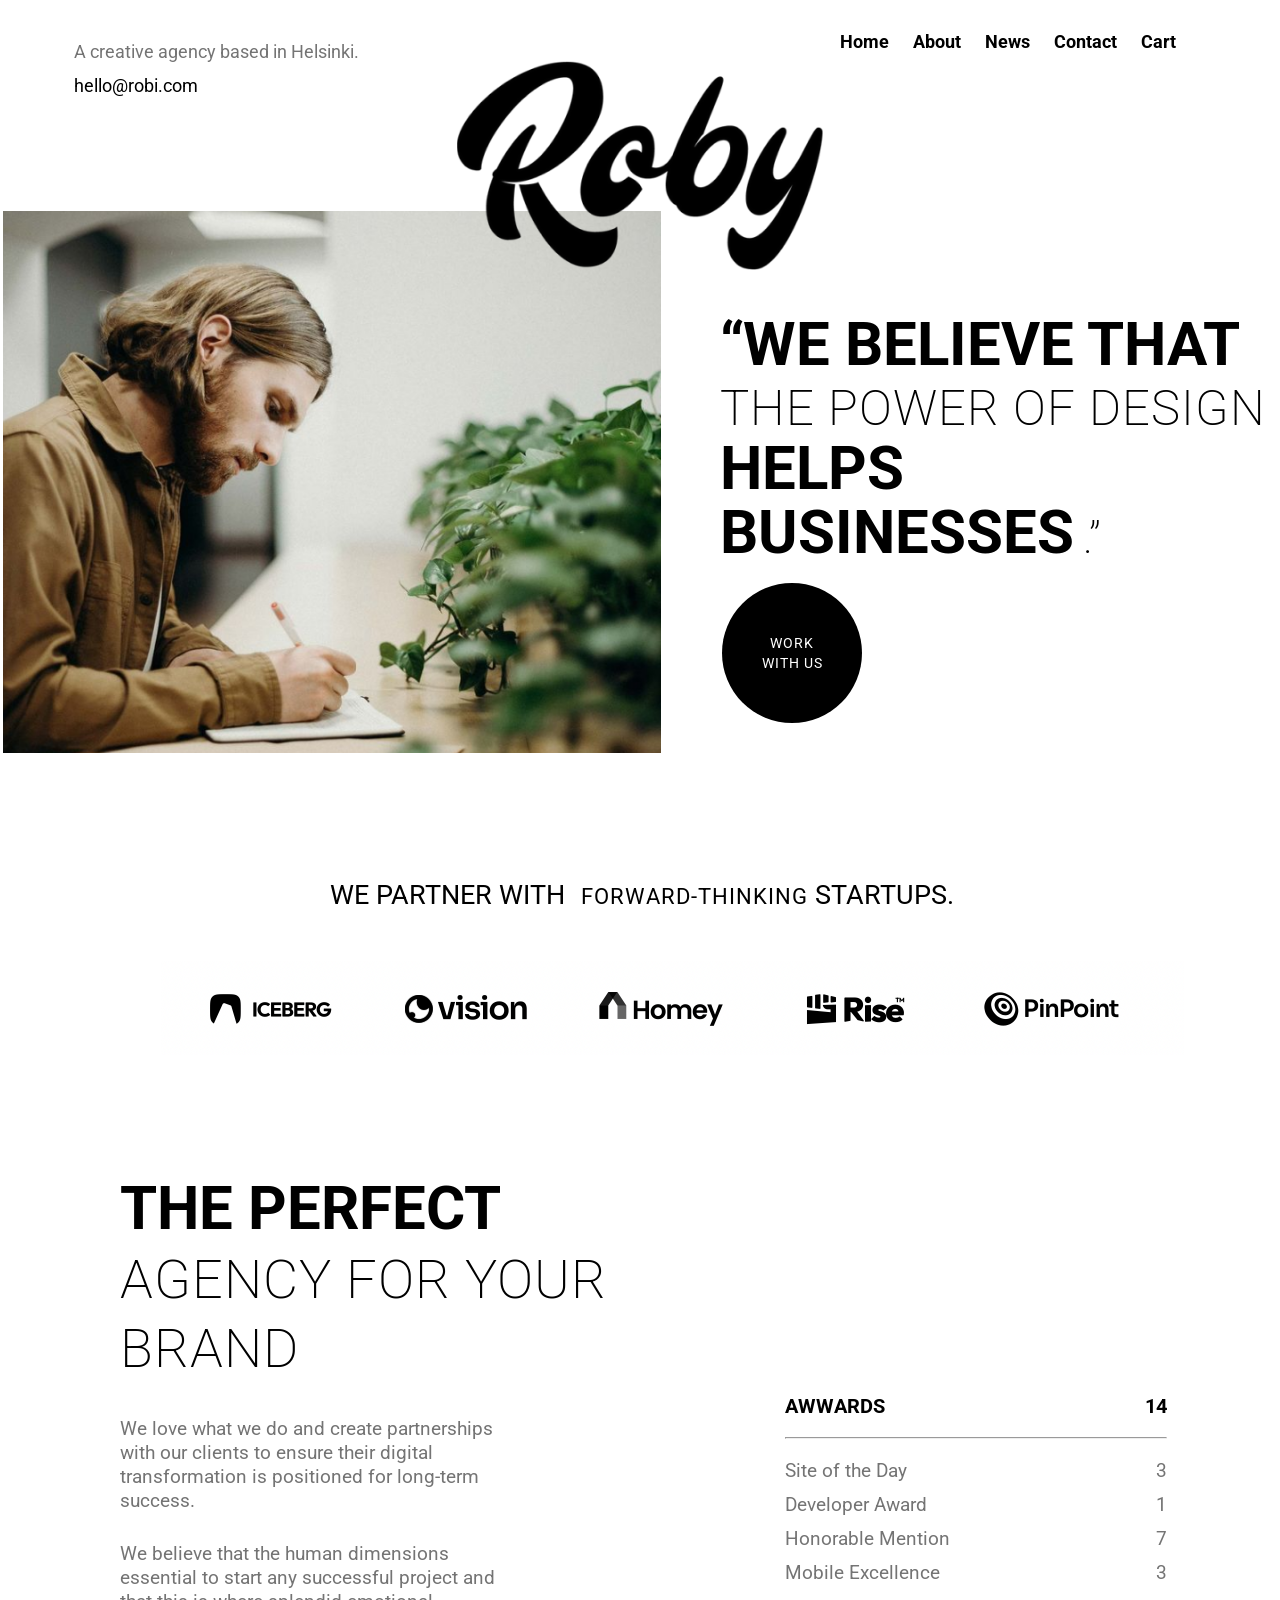
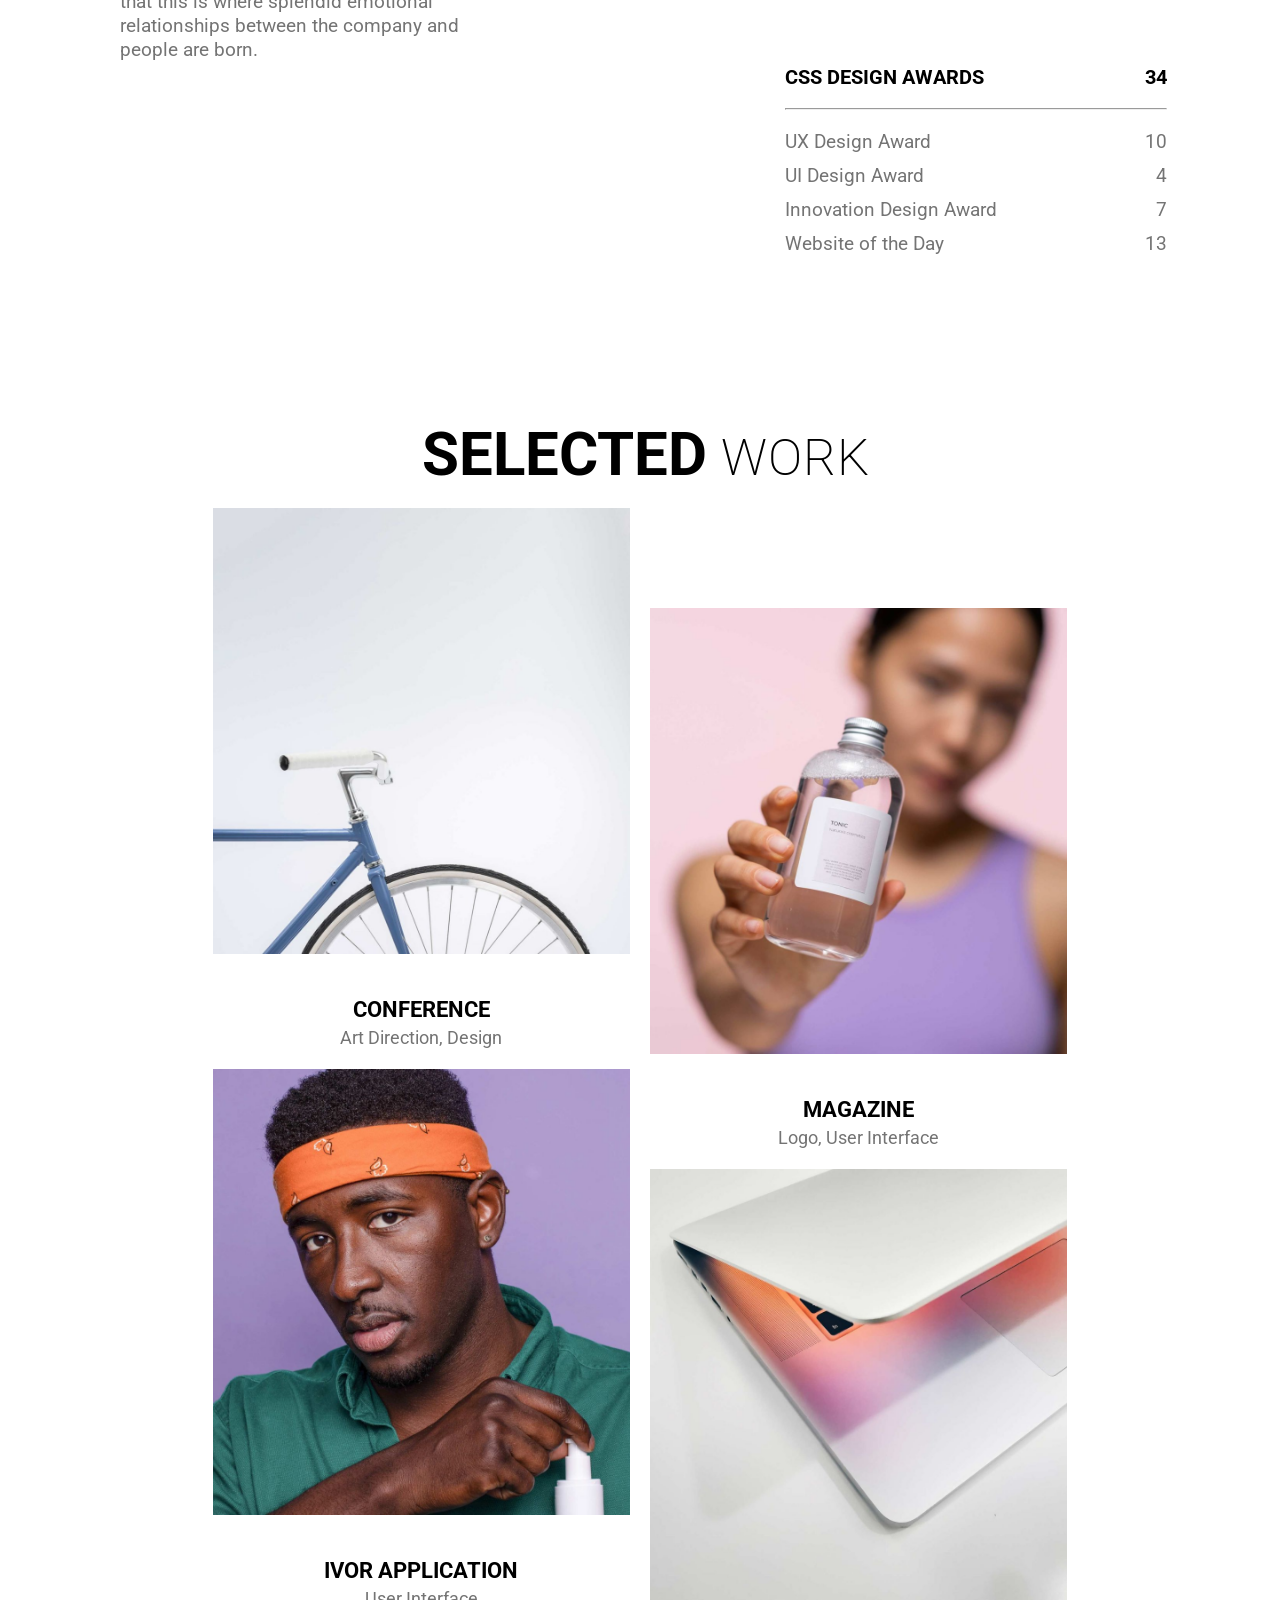
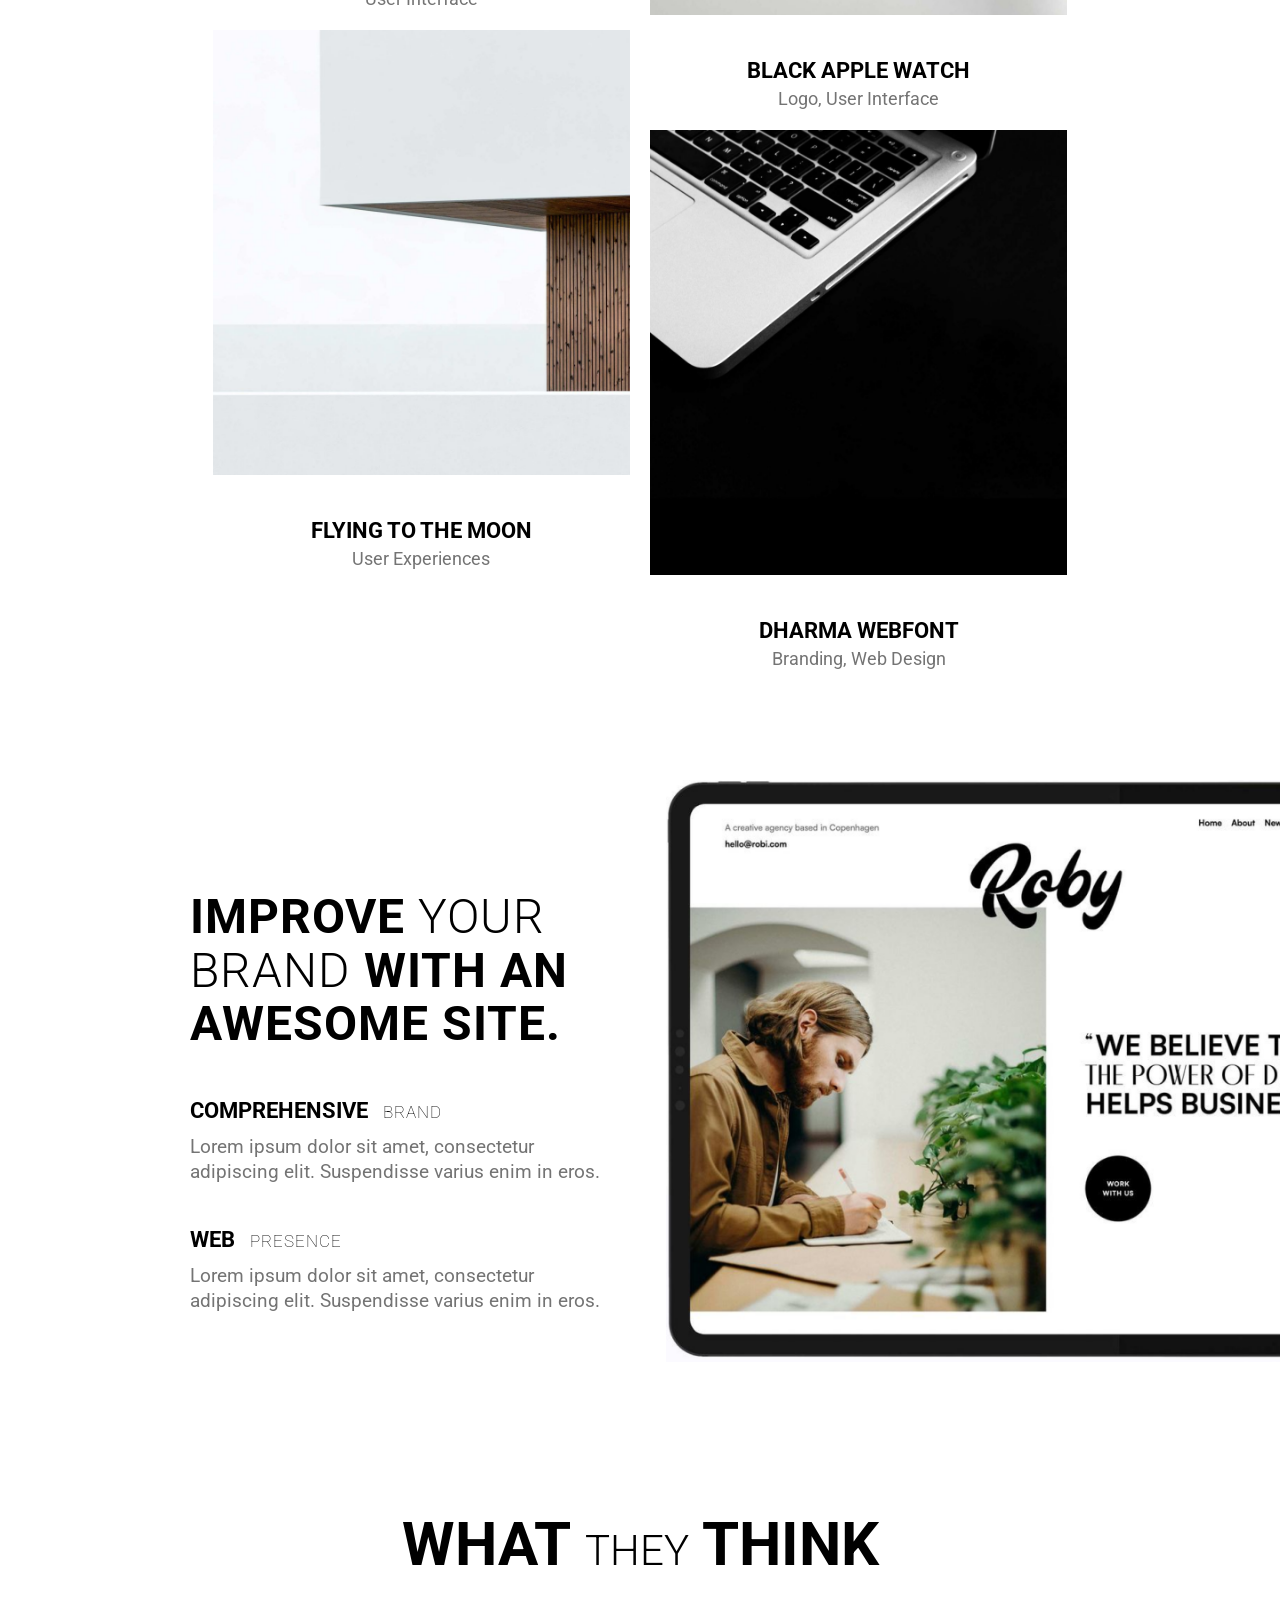
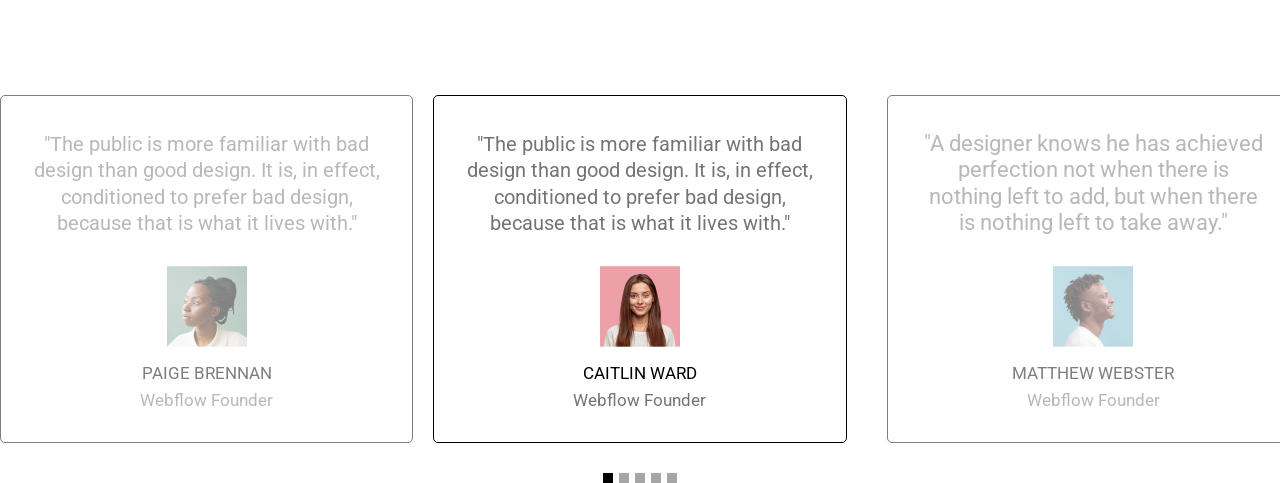
==== ROBY.html @ 28570393 "feat: add founders section" ====
<!DOCTYPE html>
<html lang="en">
<head>
    <meta charset="UTF-8">
    <meta name="viewport" content="width=device-width, initial-scale=1.0">
    <title>Roby</title>
    <link rel="stylesheet" href="style.css">
    <link href="https://fonts.googleapis.com/css2?family=Roboto:wght@400;700&display=swap" rel="stylesheet">
</head>
<body>
    <header>
        <div>
            <p class="header">A creative agency based in Helsinki.</p>
            <p class = "email">hello@robi.com</p>
        </div>
        <nav>
            <ul class="nav">
                <li><a href="a">Home</a></li>
                <li><a href="a">About</a></li>
                <li><a href="a">News</a></li>
                <li><a href="a">Contact</a></li>
                <li><a href="a">Cart</a></li>
            </ul>
        </nav>
    </header>
    <main>
        <div class="roby">
            <img class="name" src="./roby.png" alt="roby">
        </div>
        <div class="moto">
            <img class="man" src="./man.png" alt="Мужик">
            <h1>
                <span class="x1">“</span>
                <span class="bold">WE BELIEVE THAT<br></span>
                <span class="regular">THE POWER OF DESIGN<br></span>
                <span class="bold">HELPS <br>BUSINESSES</span>
                <span class="x2">.”</span>
            </h1>
        </div>
        <div class="circle_container">
            <div class="circle">WORK<br>WITH US</div>
        </div>
        <div class="partners">
            <p>
                <span >We partner with</span>
                <span class="style1">forward-thinking</span>
                <span>startups.</span>
            </p>
            <div class="icons">
                <img class="partners_icons" src="./partners.png" alt="partners">
            </div>
        </div>
        <section class="section1">
            <div class="agency">
                <h2>
                    <span class="bold">THE PERFECT<br></span>
                    <span class="regular2">AGENCY FOR YOUR BRAND</span>
                </h2>
                <p>
                    We love what we do and create partnerships with our clients to ensure their digital transformation is positioned for long-term success.
                </p>
                <p>
                    We believe that the human dimensions essential to start any successful project and that this is where splendid emotional relationships between the company and people are born.
                </p>
            </div>
            <div class="awwards">
                <div class="awwards-title">
                    <h4>
                        Awwards
                    </h4>
                    <h4>14</h4>
                </div>
                <hr>
                <ul>
                    <li><span>Site of the Day</span> <span>3</span></li>
                    <li><span>Developer Award</span> <span>1</span></li>
                    <li><span>Honorable Mention</span> <span>7</span></li>
                    <li><span>Mobile Excellence</span> <span>3</span></li>
                </ul>
                <div class="awwards-title">
                    <h4>
                        CSS Design Awards
                    </h4>
                    <h4>34</h4>
                </div>
                <hr>
                <ul>
                    <li><span>UX Design Award</span> <span>10</span></li>
                    <li><span>UI Design Award</span> <span>4</span></li>
                    <li><span>Innovation Design Award</span> <span>7</span></li>
                    <li><span>Website of the Day</span> <span>13</span></li>
                </ul>
            </div>
        </section>
        <section class="work">
            <h2>
                <span class="bold">selected</span>
                <span class="regular3">work</span>
            </h2>
            <div class="work_images">
                <div class="left_part">
                    <img src="./bike.png" alt="bike">
                    <h4>Conference</h4>
                    <p>Art Direction, Design</p>
                    <img src="./ivor.png" alt="ivor">
                    <h4>Ivor Application</h4>
                    <p>User Interface</p>
                    <img src="./moon.png" alt="moon">
                    <h4>Flying to the moon</h4>
                    <p>User Experiences</p>
                </div>
                <div class="right_part">
                    <img src="./bottle.png" alt="bottle">
                    <h4>Magazine</h4>
                    <p>Logo, User Interface</p>
                    <img src="./white.png" alt="white">
                    <h4>Black Apple Watch</h4>
                    <p>Logo, User Interface</p>
                    <img src="./black.png" alt="black">
                    <h4>Dharma Webfont</h4>
                    <p>Branding, Web Design</p>
                </div>
            </div>
        </section>
        <section class="web">
            <div>
                <h2>
                    <span class="bold2">Improve</span>
                    <span class="regular4">your</span>
                    <span class="regular4">brand</span>
                    <span class="bold2">with an awesome site.</span>
                </h2>
                <h4>
                    <span>Comprehensive</span>
                    <span class="regular5">brand</span>
                </h4>
                <p>Lorem ipsum dolor sit amet, consectetur adipiscing elit. Suspendisse varius enim in eros.</p>
                <h4>
                    <span>Web</span>
                    <span class="regular5">Presence</span>
                </h4>
                <p>Lorem ipsum dolor sit amet, consectetur adipiscing elit. Suspendisse varius enim in eros.</p>
            </div>
            <img src="./website.png" alt="Website">
        </section>
        <section>
            <h2 class="think">
                <span class="bold">what</span>
                <span class="regular6">they</span>
                <span class="bold">think</span>
            </h2>
            <section class="cards">
                <div class="brennan">
                    <p class="quote">"The public is more familiar with bad design than good design. It is, in effect, conditioned to prefer bad design, because that is what it lives with."</p>
                    <img src="./brennan.png" alt="brennan">
                    <p class="card_name">Paige Brennan</p>
                    <p class="status">Webflow Founder</p>
                </div>
                <div class="ward">
                    <p class="quote">"The public is more familiar with bad design than good design. It is, in effect, conditioned to prefer bad design, because that is what it lives with."</p>
                    <img src="./ward.png" alt="ward">
                    <p class="card_name">caitlin ward</p>
                    <p class="status">Webflow Founder</p>
                </div>
                <div class="webster">
                    <p class="quote_w">"A designer knows he has achieved perfection not when there is nothing left to add, but when there is nothing left to take away."</p>
                    <img src="./webster.png" alt="webster">
                    <p class="card_name">Matthew Webster</p>
                    <p class="status">Webflow Founder</p>
                </div>
            </section>
            <div class="rectangles">
                <div class="chosen"></div>
                <div class="rectangle"></div>
                <div class="rectangle"></div>
                <div class="rectangle"></div>
                <div class="rectangle"></div>
            </div>
        </section>
    </main>
</body>
</html>
---- style.css ----
* {
    margin: 0;
    padding: 0;
    box-sizing: border-box;
}
html {
    font-size: 10px;
}

body{
    font-family: Roboto;
    color: rgba(116, 116, 116, 1);
    background-color:rgb(255, 255, 255);
    font-size: 1.8rem;
}
header
{
    display: flex;
    justify-content: space-between;
    margin: 0 7.4rem;
}
.header{
    margin-top: 4.1rem;
    margin-bottom: 1.3rem;
}
.email
{
    color:black;
}
nav
{
    margin-right: 3rem;
}
.nav{
    margin-top: 3.1rem;
    list-style: none;
    display: flex;
    gap: 2.4rem;
}
ul a {
    text-decoration: none; 
    color:black;
    font-weight: bold;
}
main
{
    margin-top: 11.5rem;
}
.man
{
    width: 51.4%;
    height: auto;
    margin-left: 0.3rem;
}
.moto
{
    display: flex;
}
.x1{
    font-size: 6rem;
    margin-right: -1rem;
    padding-top: 1000px;

}
.x2{
    font-size: 4.4rem;
    font-weight: 200;
}
.bold
{
    font-size: 6rem;
    font-weight: bold;
    letter-spacing: 0%;
    text-transform:uppercase;
}
.regular
{
    font-size: 4.9rem;
    font-weight: 200;
    letter-spacing: 0.1rem;
}
h1
{
    color:black;
    margin-top: 10.6rem;
    margin-left:5.9rem;
    line-height: 5.6rem;
    letter-spacing: 0%;
}
.roby
{
    display: flex;
    justify-content: center;
}
.name
{
    width: 28.6%;
    height: auto;
    position: absolute;
    top: 6.1rem;
}
.circle_container
{
    display:flex;
    justify-content: center;
}
.circle {
    width: 14rem; 
    height: 14rem;
    background-color: black; 
    color: white;
    display: flex; 
    justify-content: center; 
    align-items: center; 
    border-radius: 50%; 
    text-align: center;
    font-size: 1.4rem;
    font-weight: regular;
    position: absolute;
    margin-top: -17rem;
    margin-left: 30.4rem;
    line-height: 2rem;
    letter-spacing: 0.1rem;
}
.partners
{
    text-align: center;
    text-transform: uppercase;
    font-size: 2.7rem;
    letter-spacing: 0%;
    margin-top: 12.6rem;
    margin-left: 0.3rem;
    color: black;
}
.style1
{
    font-size: 2.2rem;
    letter-spacing: 0.1rem;
    margin-left: 9px;
}
.icons
{
    display: flex;
    justify-content: center; 
    margin-top: 5rem;
}
.partners_icons
{
    width: 102.3rem;
    height: auto;
    margin-left: 6.2rem;
}
.section1
{
    margin-top: 12.4rem;
    display: flex;
    justify-content: space-between;
}
.agency
{
    margin-left: 12rem;
}
h2
{
    line-height: 6rem;
    color: black;
}
.regular2
{
    font-size: 5.4rem;
    font-weight: 200;
    letter-spacing: 0.1rem;
}
.agency p{
    width: 379px;
    height: auto;
    font-size: 1.9rem;
    letter-spacing: 0%;
    line-height: 2.4rem;
    margin-top: 2.9rem;
}
.awwards
{
    width: 39rem;
    margin-top: 21.5rem;
    margin-right: 11.3rem;
    margin-bottom: 8.9rem;
}
.awwards-title
{
    display: flex;
    justify-content: space-between;
    
}
.awwards-title h4
{
    color:black;
    font-size: 2rem;
    text-transform: uppercase;
    margin-bottom: 1.9rem;
}
.awwards ul
{
    font-size: 1.9rem;
    list-style: none;
    margin-top: 1.5rem;
    margin-bottom: 7.5rem;
}
.awwards li
{
    display: flex;
    justify-content: space-between;
    padding: 0.5rem 0;
    line-height: 2.4rem;
    letter-spacing: 0%;
}
.work h2
{
    text-align: center;
    margin-left: 1.2rem;
}
.regular3
{
    font-size: 51px;
    font-weight: 200;
    letter-spacing: 0.1rem;
    text-transform: uppercase;
    margin-left:0.7rem;
}
.work_images
{
    display: flex;
    justify-content: center;
    gap: 2rem;

}
.work_images img
{
    width: 32.6vw;
    height: auto;
}
.left_part
{
    margin-top: 1.2rem;
    text-align: center;
}
.right_part
{
    margin-top: 11.2rem;
    text-align: center;
}
.work_images h4
{
    font-size: 2.2rem;
    line-height: 3rem;
    font-weight: bold;
    color:black;
    text-transform: uppercase;
    margin-top: 3.7rem;
}
.work_images p
{
    margin-top: 0.2rem;
    margin-bottom: 2.1rem;
}
.web
{
    display: flex;
    justify-content: space-between;
    margin-top: 9rem;
}
.web img
{
    width: 48vw;
    height: auto;
}
.web div
{
    width: 42.8rem;
    margin-left:19rem ;
    margin-top: 11.4rem;
}
.web h2
{
    text-transform: uppercase;
    color:black;
    line-height: 4.55rem;
    
}
.bold2
{
    font-size: 4.8rem;
    letter-spacing: 0.1rem;
    font-weight: bold;
    margin-right: 0.6rem;
}
.regular4
{
    font-size: 4.8rem;
    letter-spacing: 0.1rem;
    font-weight: 300;
    margin-right: 0.7rem;
}
.web h4
{
    font-size: 2.2rem;
    line-height: 3rem;
    font-weight: bold;
    color:black;
    text-transform: uppercase;
    margin-top: 4.1rem;
    margin-bottom: 0.8rem;
}
.regular5
{
    font-size: 1.7rem;
    line-height: 3rem;
    letter-spacing: 0.1rem;
    font-weight: 100;
    margin-left: 1rem;
}
.web p
{
    font-size: 1.9rem;
    line-height: 2.47rem;
}
.think
{
    text-align: center;
    margin-top: 15.3rem;
    
}
.regular6
{
    font-size: 4.2rem;
    text-transform: uppercase;
    line-height: 7.2rem;
    font-weight: 300;
    margin-left :0.7rem;
    margin-right: 0.6rem;
}
.cards
{
    display: flex;
    justify-content: center;
    gap: 2rem;
    margin-top: 10.8rem;
}
.cards div
{
    width: 46rem;
    height: 34.8rem;
    border: solid;
    border-color: black;
    border-width: 0.1rem;
    border-radius:0.5rem;
    text-align: center;
}
.ward
{
    opacity: 100%;
}
.webster
{
    position: relative;
    left: 2rem; 
    opacity: 50%;
}
.brennan
{
    opacity: 50%;
}
.quote
{
    font-size: 2rem;
    line-height: 2.64rem;
    width: 36.2rem;
    margin: 0 auto; 
    margin-top: 3.5rem;
}
.quote_w
{
    font-size: 2.2rem;
    line-height: 2.64rem;
    width: 34.4rem;
    margin: 0 auto; 
    margin-top: 3.5rem;
}
.cards img
{
    margin-top: 3rem;
    width: 8rem;
}
.card_name
{
    text-transform: uppercase;
    font-size: 1.7rem;
    line-height: 2rem;
    margin-top: 1.2rem;
    color:black
}
.status
{
    font-size: 1.7rem;
    margin-top: 0.6rem;
    line-height: 2.21rem;
    
}
.rectangles
{
    margin-top: 3rem;
    display: flex;
    justify-content: center;
    gap: 0.6rem;
}
.rectangle
{
    width: 1rem;
    height: 1rem;
    background-color:rgba(34, 34, 34, 0.4);
}
.chosen
{
    width: 1rem;
    height: 1rem;
    background-color:black;
}
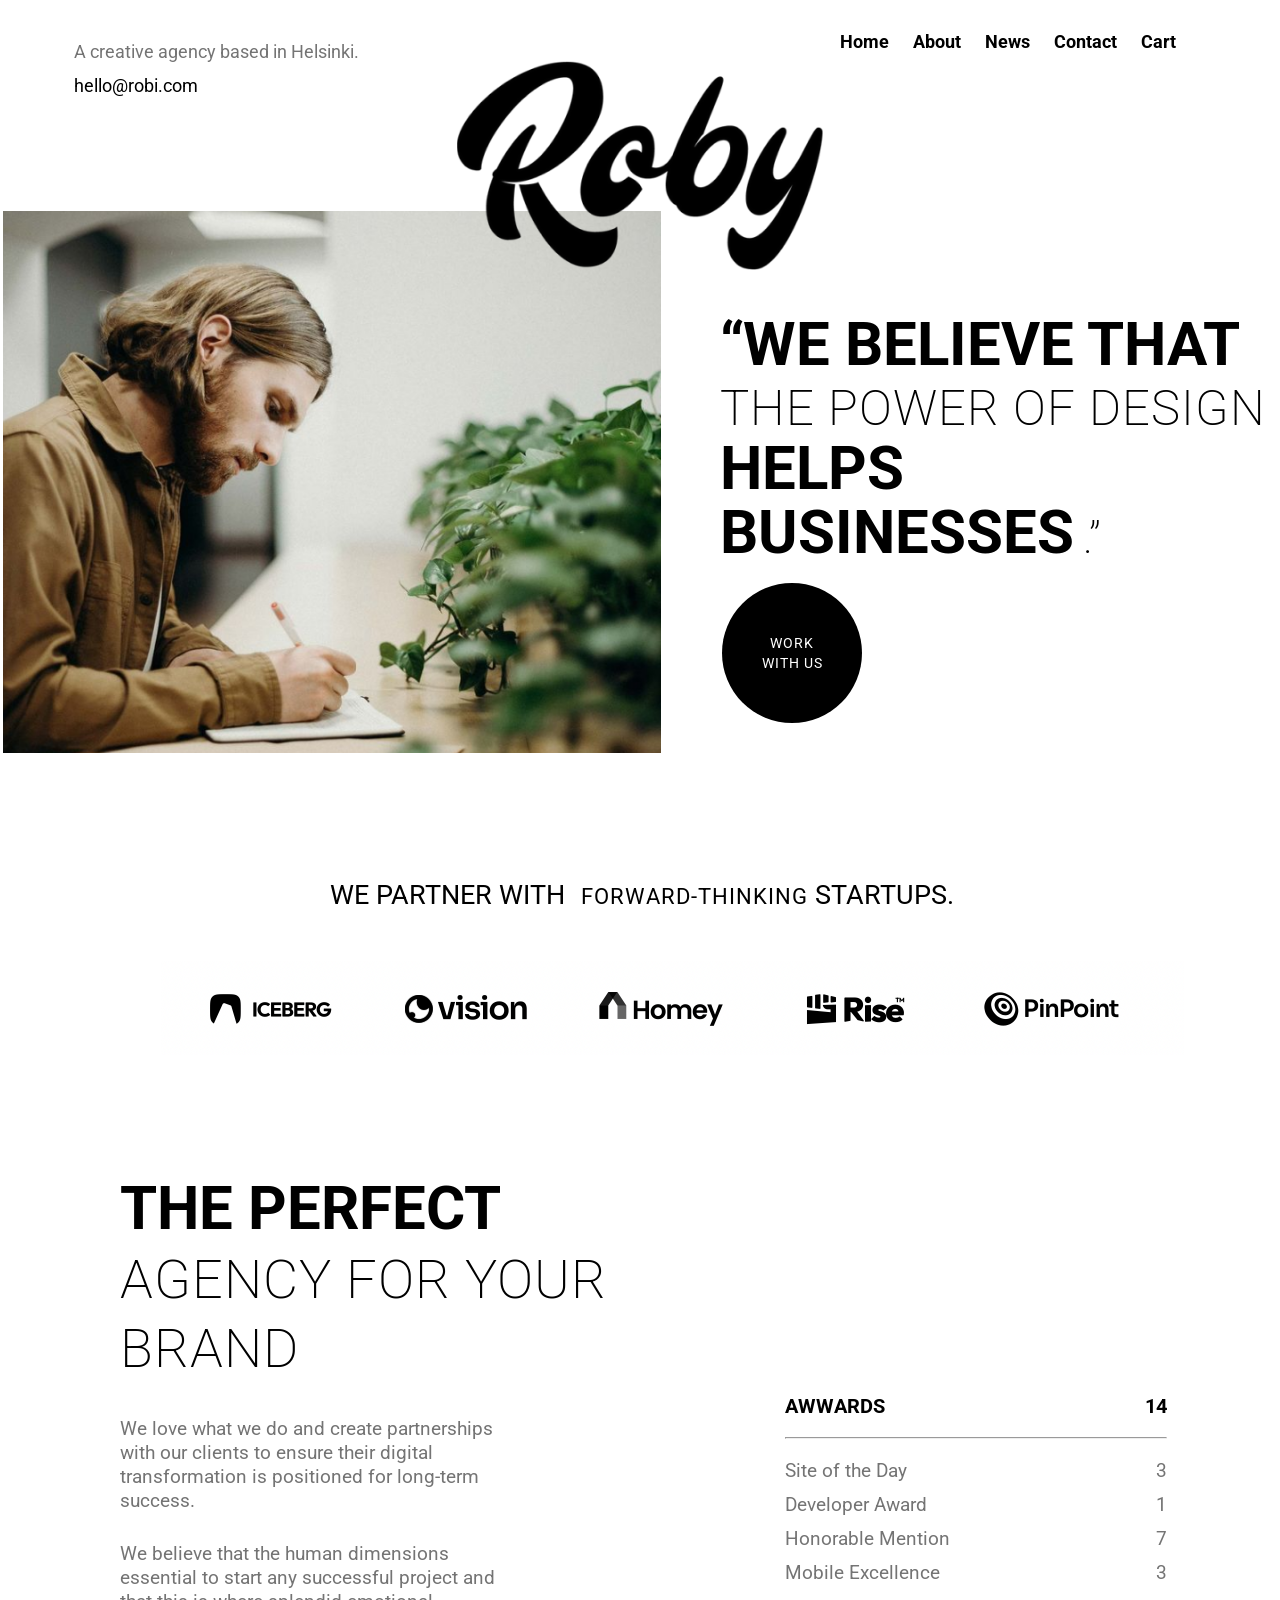
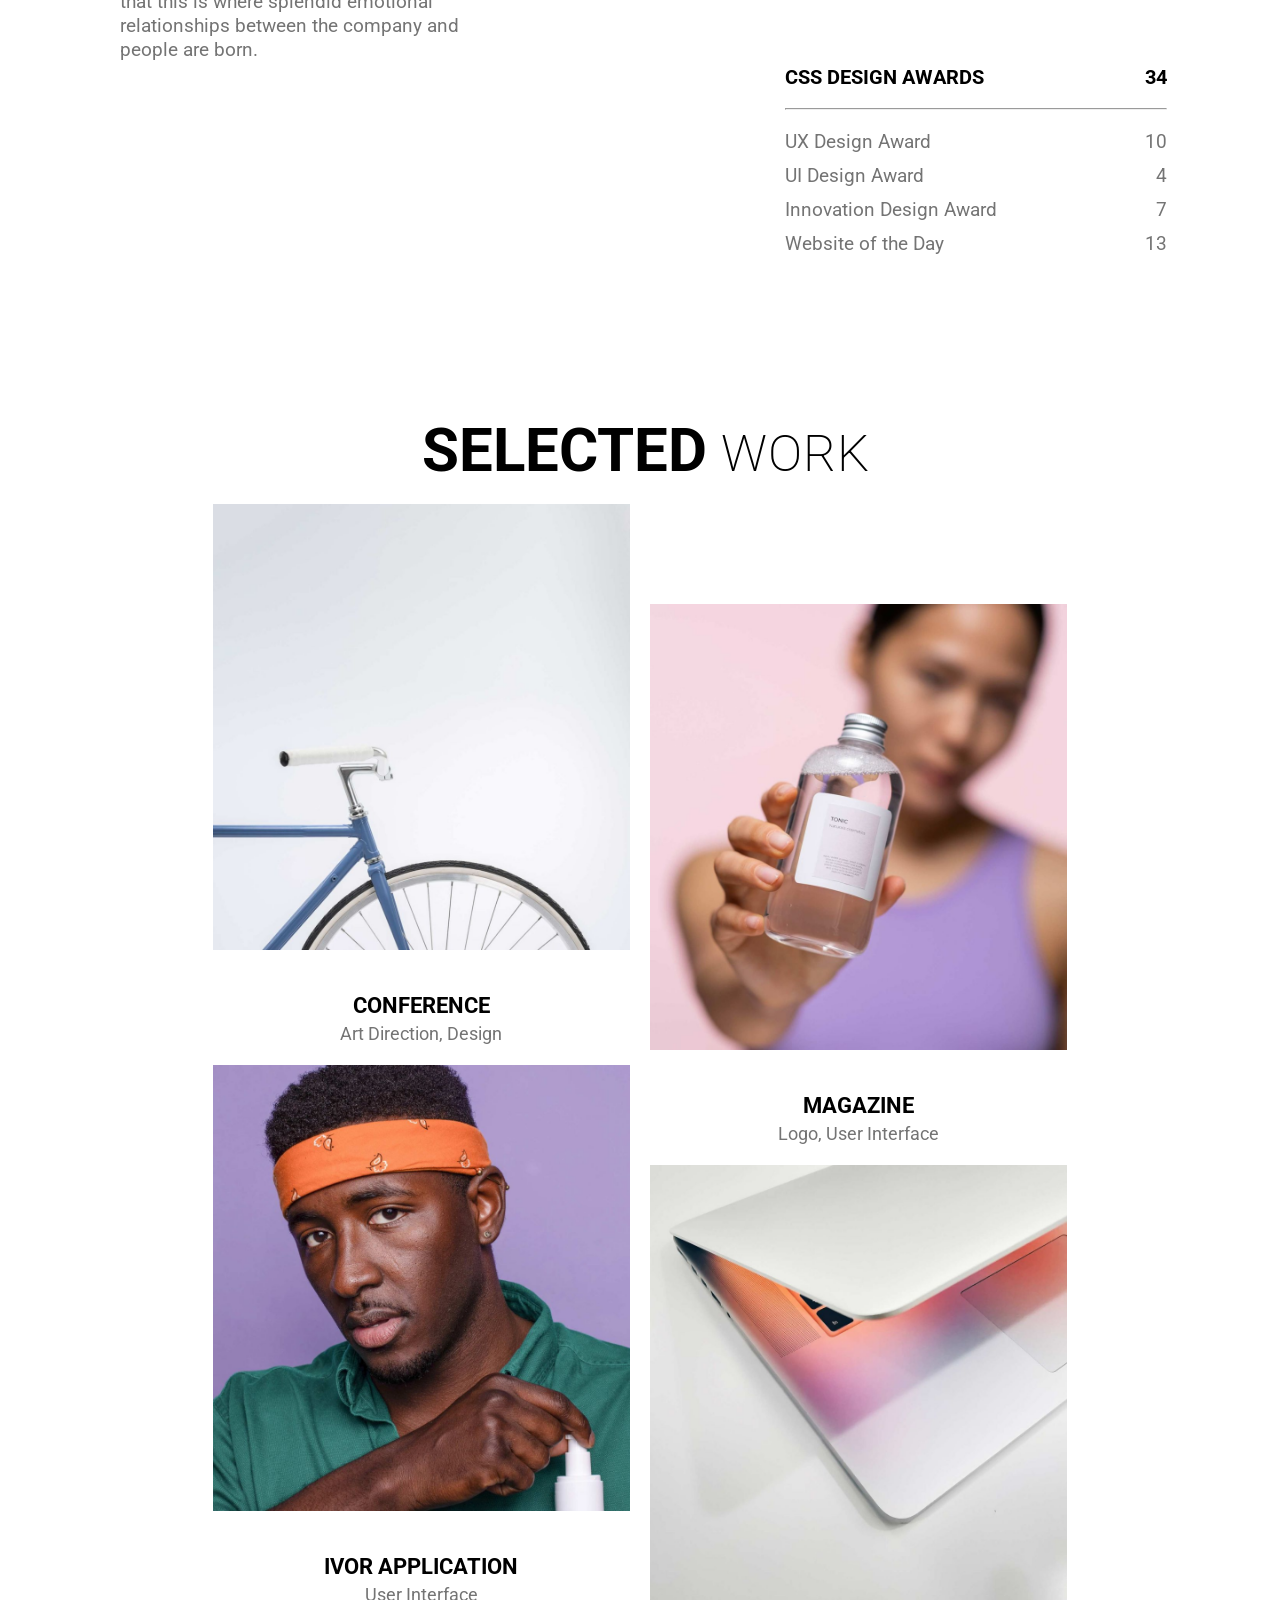
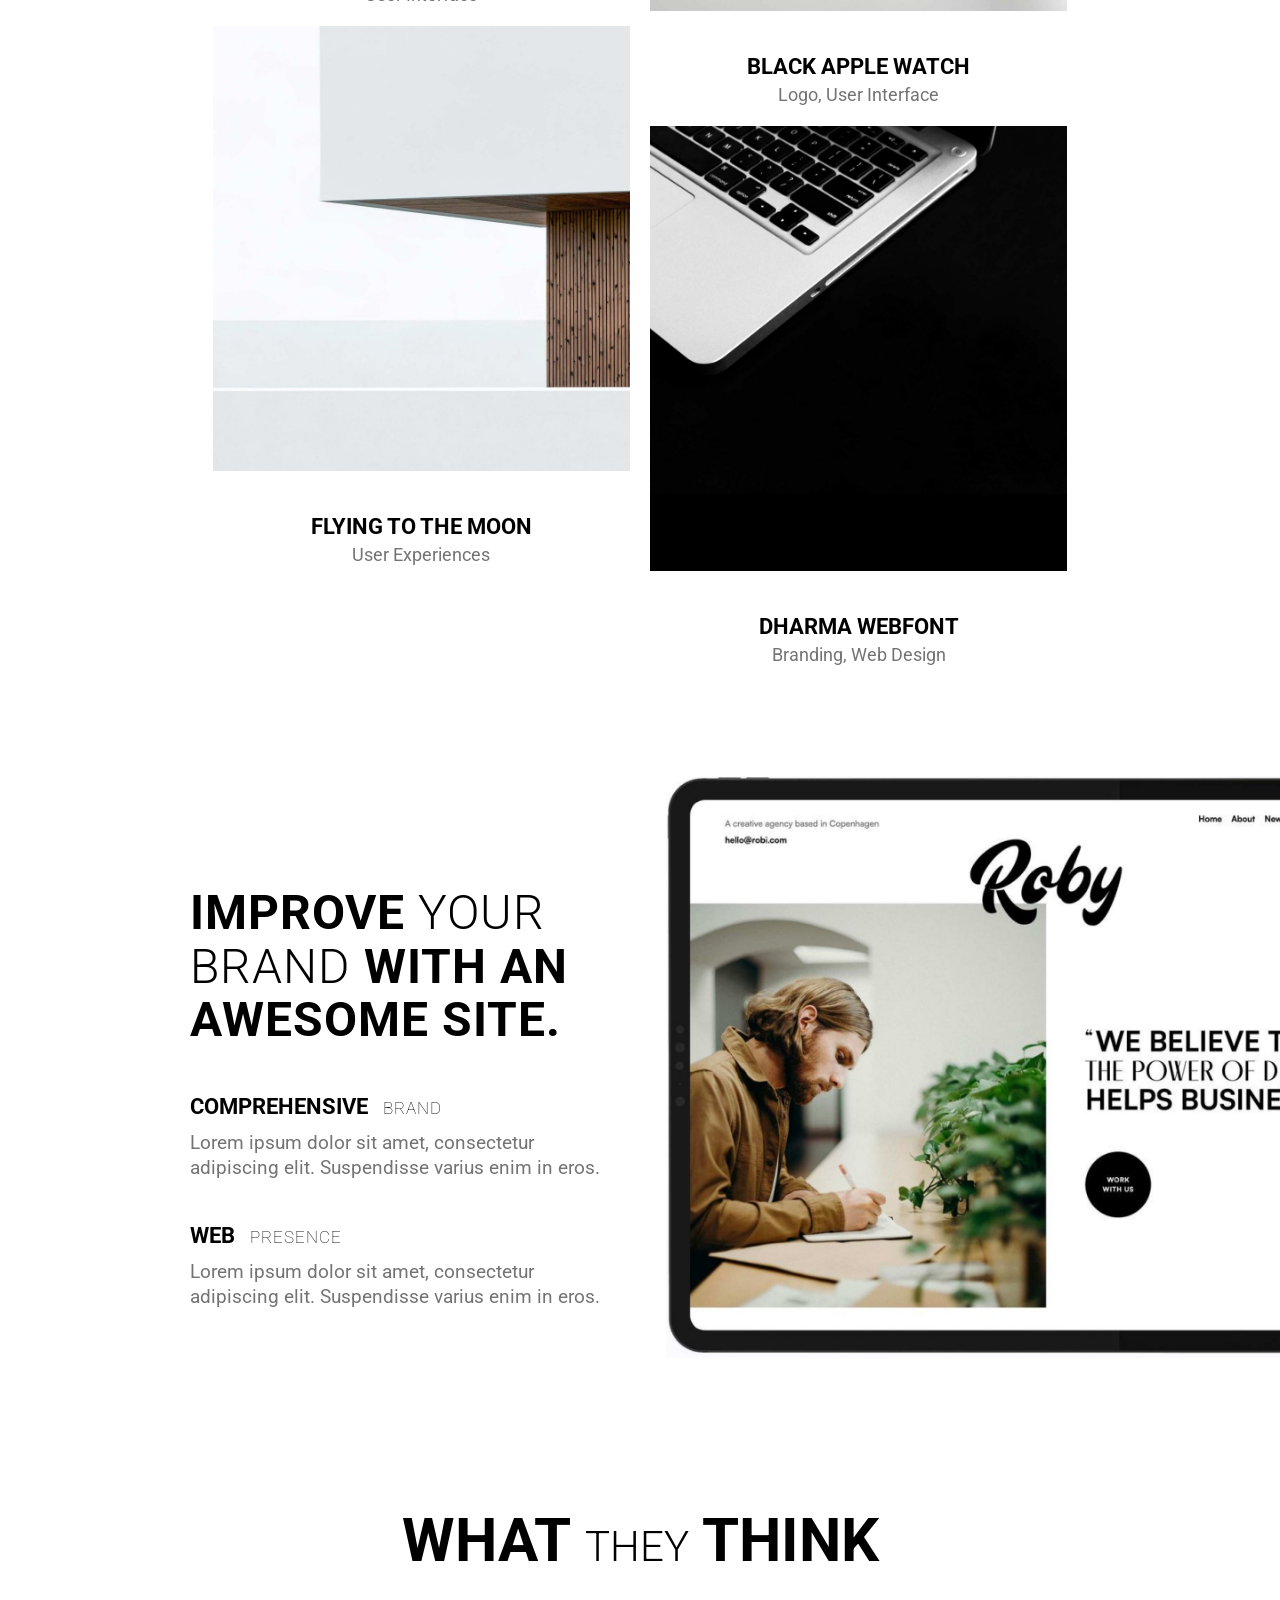
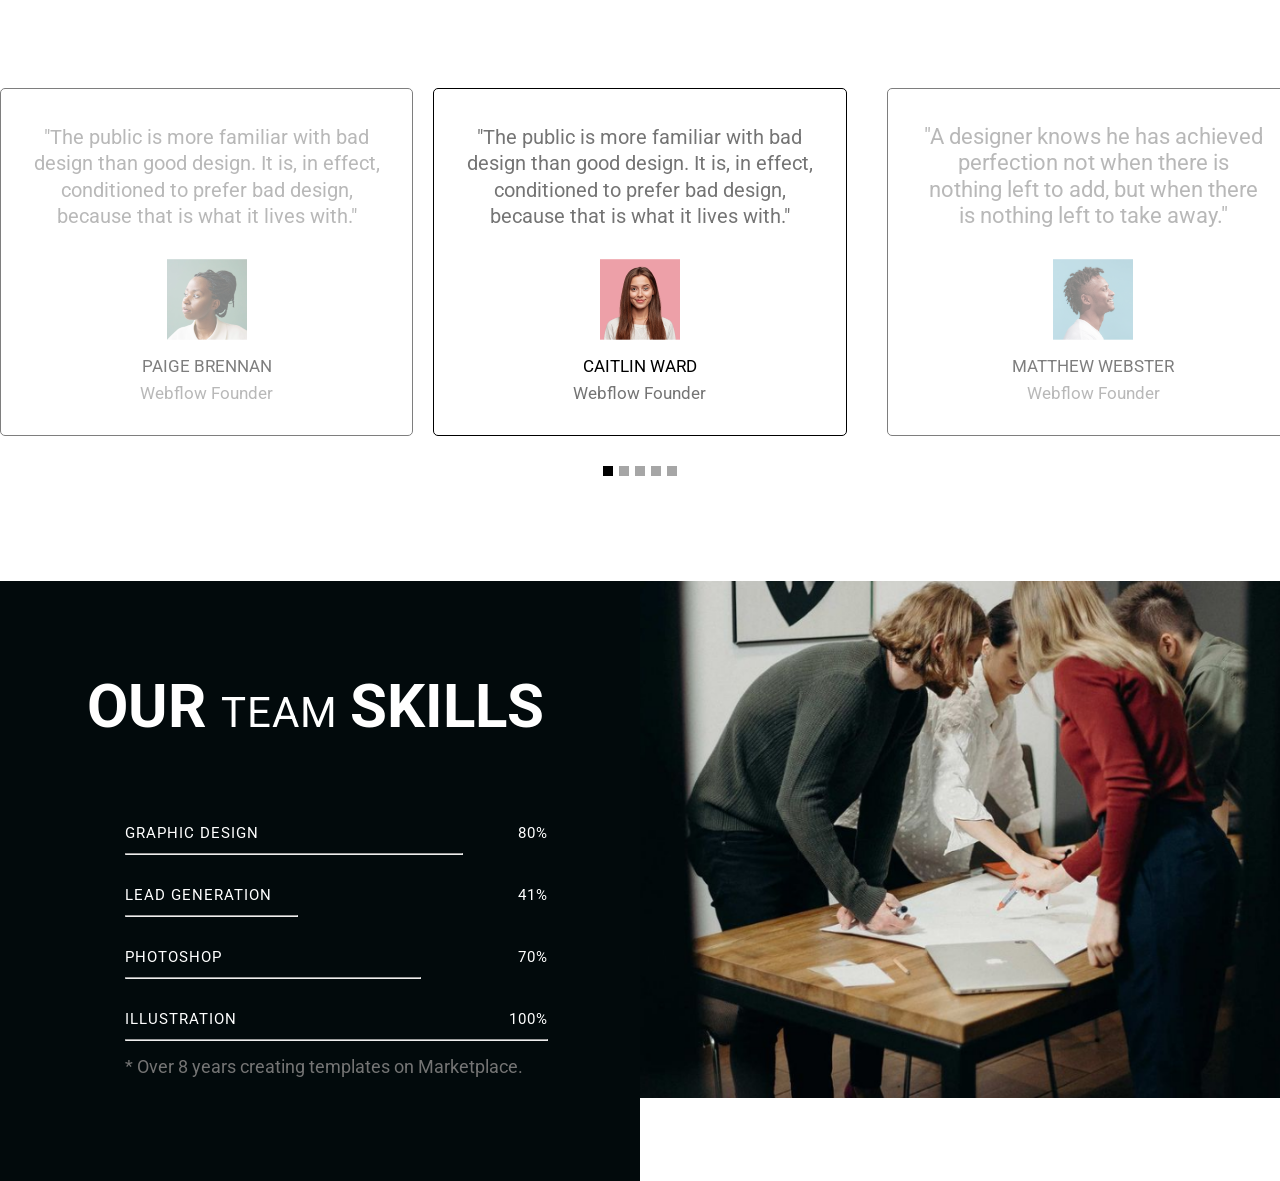
==== commit b15496eb: "feat: add team skills section" ====
--- a/ROBY.html
+++ b/ROBY.html
@@ -177,6 +177,35 @@
                 <div class="rectangle"></div>
             </div>
         </section>
+        <section class="team_skills">
+            <div class="skills-block">
+                <h2>
+                    <span>our</span>
+                    <span class="regular7">team</span>
+                    <span>skills</span>
+                </h2>
+                <div class="graphic">
+                    <div>
+                        <span>graphic design</span><span>80%</span>
+                    </div>
+                    <hr class="design">
+                    <div>
+                        <span>lead generation</span><span>41%</span>
+                    </div>
+                    <hr class="lead">
+                    <div>
+                        <span>photoshop</span><span>70%</span>
+                    </div>
+                    <hr class="photoshop">
+                    <div>
+                        <span>illustration</span><span>100%</span>
+                    </div>
+                    <hr class="illustration">
+                    <p>* Over 8 years creating templates on Marketplace.</p>
+                </div>
+            </div>
+            <img src="./team.png" alt="team">
+        </section>
     </main>
 </body>
 </html>
--- a/style.css
+++ b/style.css
@@ -218,6 +218,7 @@
 {
     text-align: center;
     margin-left: 1.2rem;
+    margin-top:-0.4rem; 
 }
 .regular3
 {
@@ -344,7 +345,7 @@
     display: flex;
     justify-content: center;
     gap: 2rem;
-    margin-top: 10.8rem;
+    margin-top: 10.5rem;
 }
 .cards div
 {
@@ -425,5 +426,79 @@
     height: 1rem;
     background-color:black;
 }
+.team_skills
+{
+    display: flex;
+    margin-top: 10.5rem;
+}
+.skills-block
+{
+    width: 50vw;
+    height: 60rem;
+    background-color:rgba(2, 10, 12, 1);
+    text-align: center;
+}
+.team_skills img
+{
+    width: 50vw;
+    height: min-content;
+}
+.team_skills h2
+{
+    color:white;
+    font-size: 6rem;
+    line-height: 7.2rem;
+    text-transform: uppercase;
+    margin-top: 9rem;
+    margin-right: 1rem;
+    margin-bottom: 7.4rem;
+}
+.regular7
+{
+    font-size: 4.2rem;
+    font-weight:normal;
+    letter-spacing: 0.1rem;
+    margin-right: -0.3rem;
+}
+.graphic
+{
+    width: 42.3rem;
+    margin-left:12.5rem;
+}
+.graphic div
+{
+    display: flex;
+    justify-content: space-between;
+    text-transform: uppercase;
+    color:white;
+    font-size: 1.5rem;
+    line-height: 2rem;
+    letter-spacing: 0.1rem;
+}
+.graphic hr
+{
+    margin-top: 1rem;
+    margin-bottom: 3rem;
+}
+.design
+{
+    width: 80%;
+}
+.lead
+{
+    width: 41%;
+}
+.photoshop
+{
+    width: 70%;
+}
+.illustration
+{
+    width: 100%;
+}
+.graphic p
+{
+    margin-top: -1.5rem;
+    text-align: left;
+}
 
-
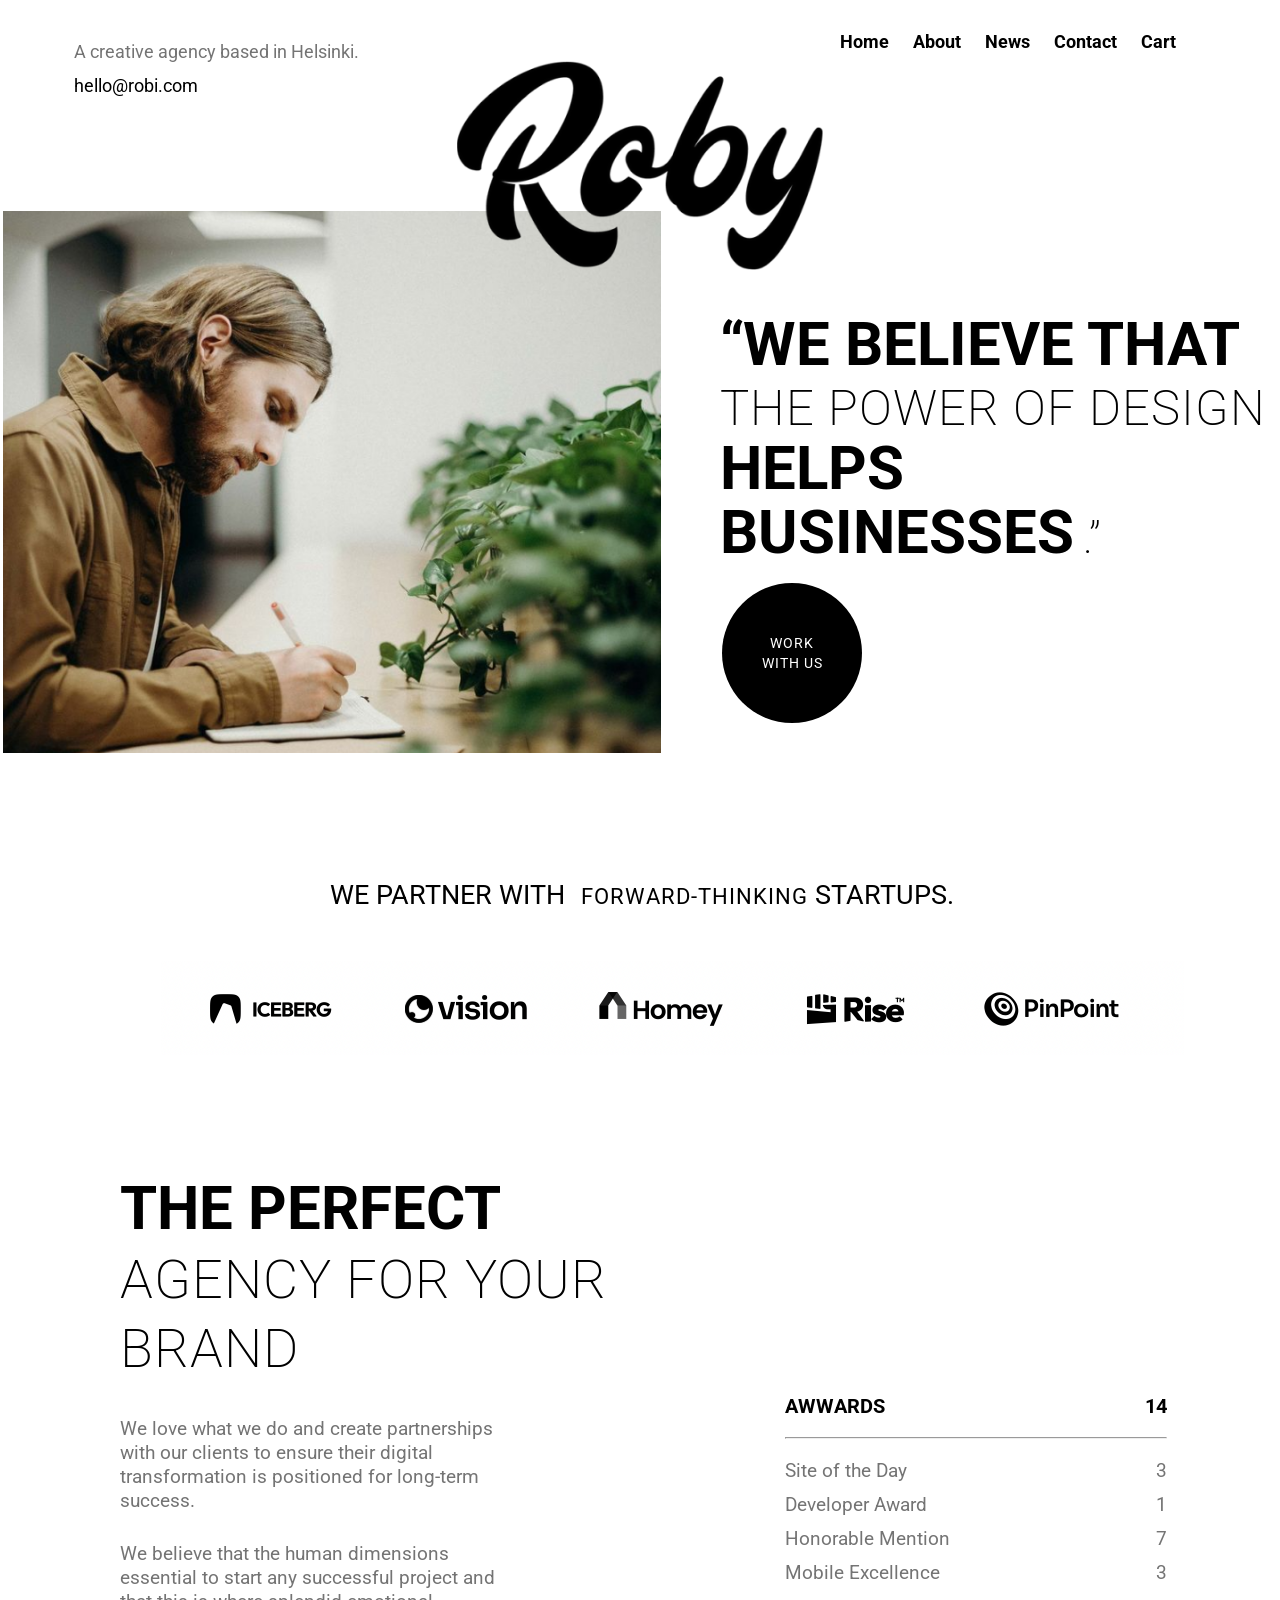
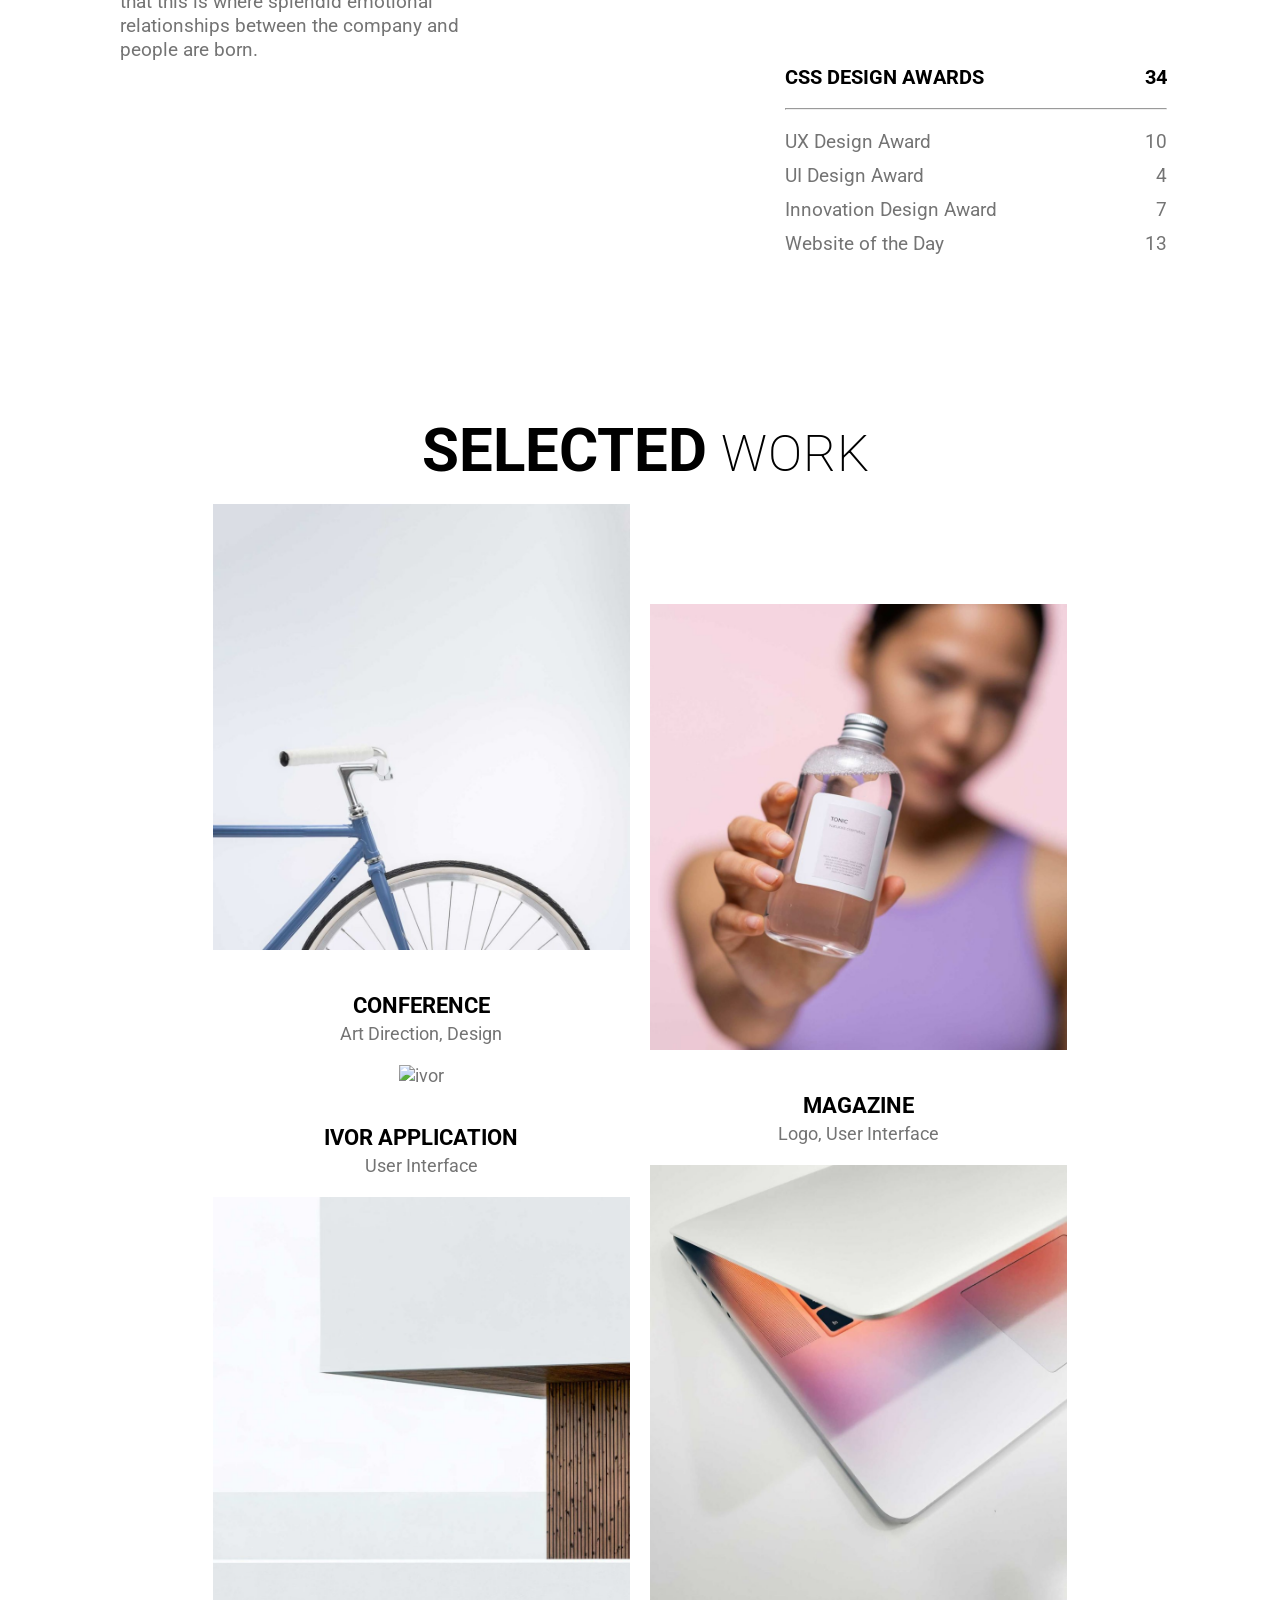
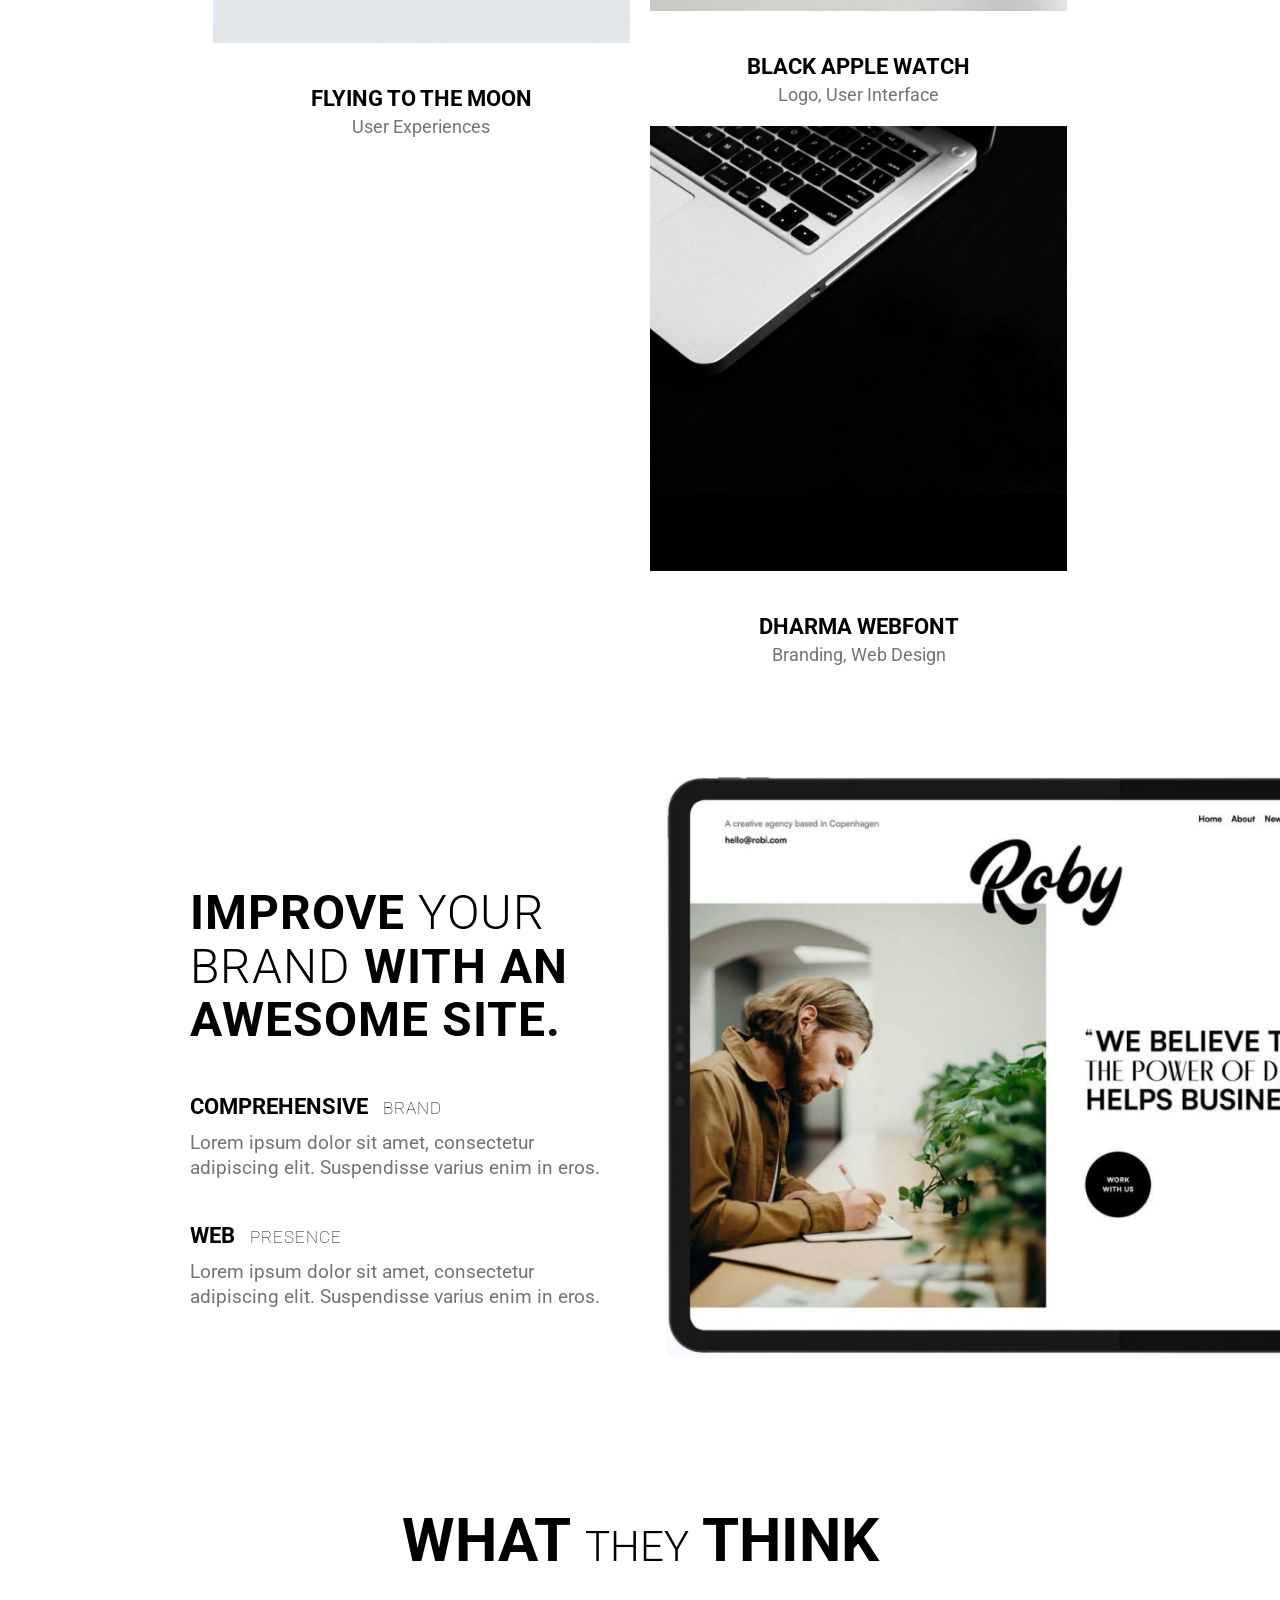
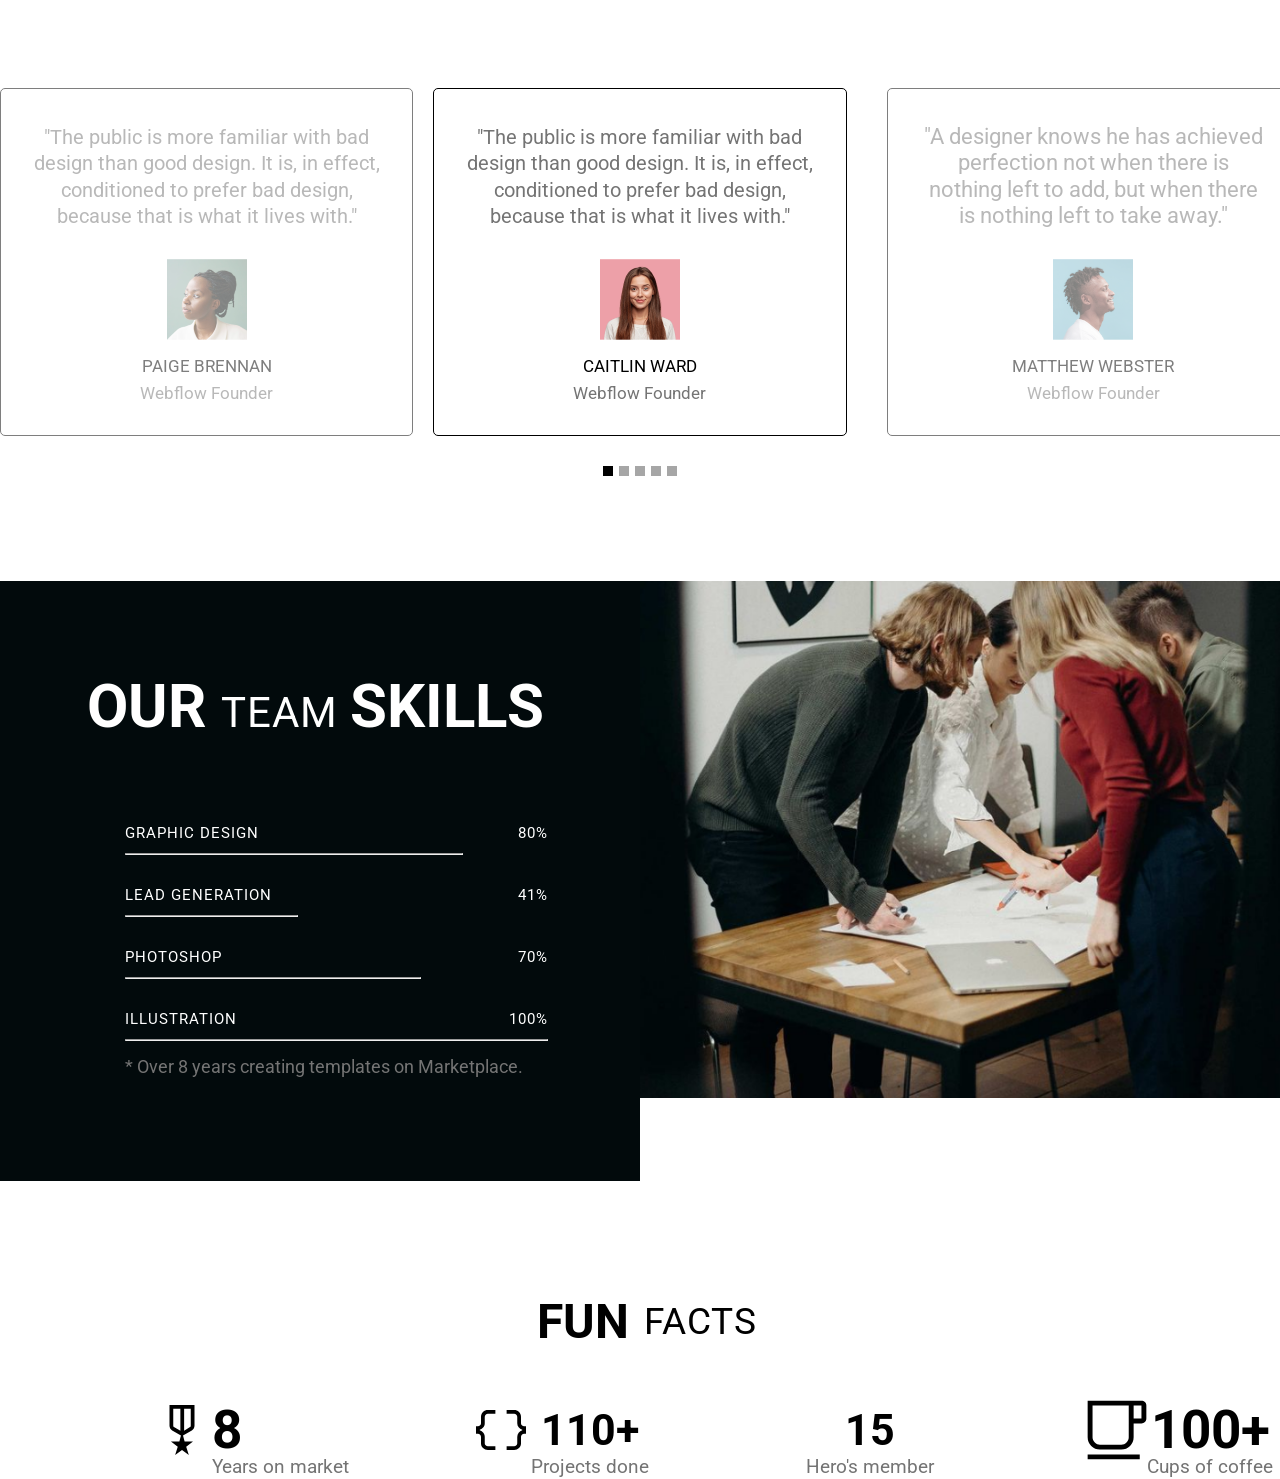
==== commit 54feb00c: "feat: add facts section" ====
--- a/ROBY.html
+++ b/ROBY.html
@@ -25,10 +25,10 @@
     </header>
     <main>
         <div class="roby">
-            <img class="name" src="./roby.png" alt="roby">
+            <img class="name" src="./assets/roby.png" alt="roby">
         </div>
         <div class="moto">
-            <img class="man" src="./man.png" alt="Мужик">
+            <img class="man" src="./assets/man.png" alt="Мужик">
             <h1>
                 <span class="x1">“</span>
                 <span class="bold">WE BELIEVE THAT<br></span>
@@ -47,7 +47,7 @@
                 <span>startups.</span>
             </p>
             <div class="icons">
-                <img class="partners_icons" src="./partners.png" alt="partners">
+                <img class="partners_icons" src="./assets/partners.png" alt="partners">
             </div>
         </div>
         <section class="section1">
@@ -99,24 +99,24 @@
             </h2>
             <div class="work_images">
                 <div class="left_part">
-                    <img src="./bike.png" alt="bike">
+                    <img src="./assets/bike.png" alt="bike">
                     <h4>Conference</h4>
                     <p>Art Direction, Design</p>
-                    <img src="./ivor.png" alt="ivor">
+                    <img src="./iassets/vor.png" alt="ivor">
                     <h4>Ivor Application</h4>
                     <p>User Interface</p>
-                    <img src="./moon.png" alt="moon">
+                    <img src="./assets/moon.png" alt="moon">
                     <h4>Flying to the moon</h4>
                     <p>User Experiences</p>
                 </div>
                 <div class="right_part">
-                    <img src="./bottle.png" alt="bottle">
+                    <img src="./assets/bottle.png" alt="bottle">
                     <h4>Magazine</h4>
                     <p>Logo, User Interface</p>
-                    <img src="./white.png" alt="white">
+                    <img src="./assets/white.png" alt="white">
                     <h4>Black Apple Watch</h4>
                     <p>Logo, User Interface</p>
-                    <img src="./black.png" alt="black">
+                    <img src="./assets/black.png" alt="black">
                     <h4>Dharma Webfont</h4>
                     <p>Branding, Web Design</p>
                 </div>
@@ -134,14 +134,14 @@
                     <span>Comprehensive</span>
                     <span class="regular5">brand</span>
                 </h4>
-                <p>Lorem ipsum dolor sit amet, consectetur adipiscing elit. Suspendisse varius enim in eros.</p>
+                <p class="regular9">Lorem ipsum dolor sit amet, consectetur adipiscing elit. Suspendisse varius enim in eros.</p>
                 <h4>
                     <span>Web</span>
                     <span class="regular5">Presence</span>
                 </h4>
-                <p>Lorem ipsum dolor sit amet, consectetur adipiscing elit. Suspendisse varius enim in eros.</p>
-            </div>
-            <img src="./website.png" alt="Website">
+                <p class="regular9">Lorem ipsum dolor sit amet, consectetur adipiscing elit. Suspendisse varius enim in eros.</p>
+            </div>
+            <img src="./assets/website.png" alt="Website">
         </section>
         <section>
             <h2 class="think">
@@ -152,19 +152,19 @@
             <section class="cards">
                 <div class="brennan">
                     <p class="quote">"The public is more familiar with bad design than good design. It is, in effect, conditioned to prefer bad design, because that is what it lives with."</p>
-                    <img src="./brennan.png" alt="brennan">
+                    <img src="./assets/brennan.png" alt="brennan">
                     <p class="card_name">Paige Brennan</p>
                     <p class="status">Webflow Founder</p>
                 </div>
                 <div class="ward">
                     <p class="quote">"The public is more familiar with bad design than good design. It is, in effect, conditioned to prefer bad design, because that is what it lives with."</p>
-                    <img src="./ward.png" alt="ward">
+                    <img src="./assets/ward.png" alt="ward">
                     <p class="card_name">caitlin ward</p>
                     <p class="status">Webflow Founder</p>
                 </div>
                 <div class="webster">
                     <p class="quote_w">"A designer knows he has achieved perfection not when there is nothing left to add, but when there is nothing left to take away."</p>
-                    <img src="./webster.png" alt="webster">
+                    <img src="./assets/webster.png" alt="webster">
                     <p class="card_name">Matthew Webster</p>
                     <p class="status">Webflow Founder</p>
                 </div>
@@ -204,7 +204,44 @@
                     <p>* Over 8 years creating templates on Marketplace.</p>
                 </div>
             </div>
-            <img src="./team.png" alt="team">
+            <img src="./assets/team.png" alt="team">
+        </section>
+        <section class="facts_section">
+            <h2>
+                <span class="bold3">fun</span>
+                <span class="regular8">facts</span>
+            </h2>
+            <div class="facts">
+                <div>
+                    <img src="./assets/medal.svg" alt="medal">
+                    <div class="killer123">
+                        <p>
+                            <span class="digit">8</span>
+                            <span class="regular9">Years on market</span>
+                        </p>
+                    </div>
+                </div>
+                <div>
+                    <img src="./assets/IMAGE.svg" alt="medal">
+                    <p>
+                        <span class="digit2">110+</span>
+                        <span class="regular9">Projects done</span>
+                    </p>
+                </div>
+                <div>
+                    <p>
+                        <span class="digit2">15</span>
+                        <span class="regular9">Hero's member</span>
+                    </p>
+                </div>
+                <div>
+                    <img src="./assets/cup.svg" alt="medal">
+                    <p>
+                        <span class="digit">100+</span>
+                        <span class="regular9">Cups of coffee</span>
+                    </p>
+                </div>
+            </div>
         </section>
     </main>
 </body>
--- a/style.css
+++ b/style.css
@@ -320,7 +320,7 @@
     font-weight: 100;
     margin-left: 1rem;
 }
-.web p
+.regular9
 {
     font-size: 1.9rem;
     line-height: 2.47rem;
@@ -479,10 +479,12 @@
 {
     margin-top: 1rem;
     margin-bottom: 3rem;
+    color:white;
 }
 .design
 {
     width: 80%;
+    color:white;
 }
 .lead
 {
@@ -501,4 +503,75 @@
     margin-top: -1.5rem;
     text-align: left;
 }
+.facts_section
+{
+    margin-top: 11.5rem;
+    text-align: center;
+}
+.facts_section h2
+{
+    text-transform: uppercase;
+    display: flex;
+    gap: 1.5rem;
+    justify-content: center;
+    margin-left:1.3rem ;
+    margin-bottom: 5.6rem;
+}
+.bold3
+{
+    font-size: 4.8rem;
+    line-height: 5.28rem;
+    font-weight: bold;
+}
+.regular8
+{
+    font-size: 3.7rem;
+    line-height: 5.28rem;
+    font-weight: normal;
+    letter-spacing: 1px;
+}
+.facts
+{
+    display: grid;
+    grid-template-columns: repeat(4, 26rem);
+    gap: 5rem;
+    text-align: center;
+    margin: 0 12rem;
+}
+.facts img
+{
+    margin-top:-0.5rem;
+    width:6rem;
+    height: 6rem;
+}
+.facts div
+{
+    
+    display: flex;
+    justify-content: center;
 
+}
+.facts p
+{
+    display: flex;
+    flex-direction: column;
+}
+.digit
+{
+    font-size: 5.3rem;
+    line-height: 5rem;
+    color:black;
+    font-weight: bold;
+}
+.digit2
+{
+    font-size: 4.3rem;
+    line-height: 5rem;
+    color:black;
+    font-weight: bold;
+    
+}
+.killer123
+{
+    text-align: left;
+}
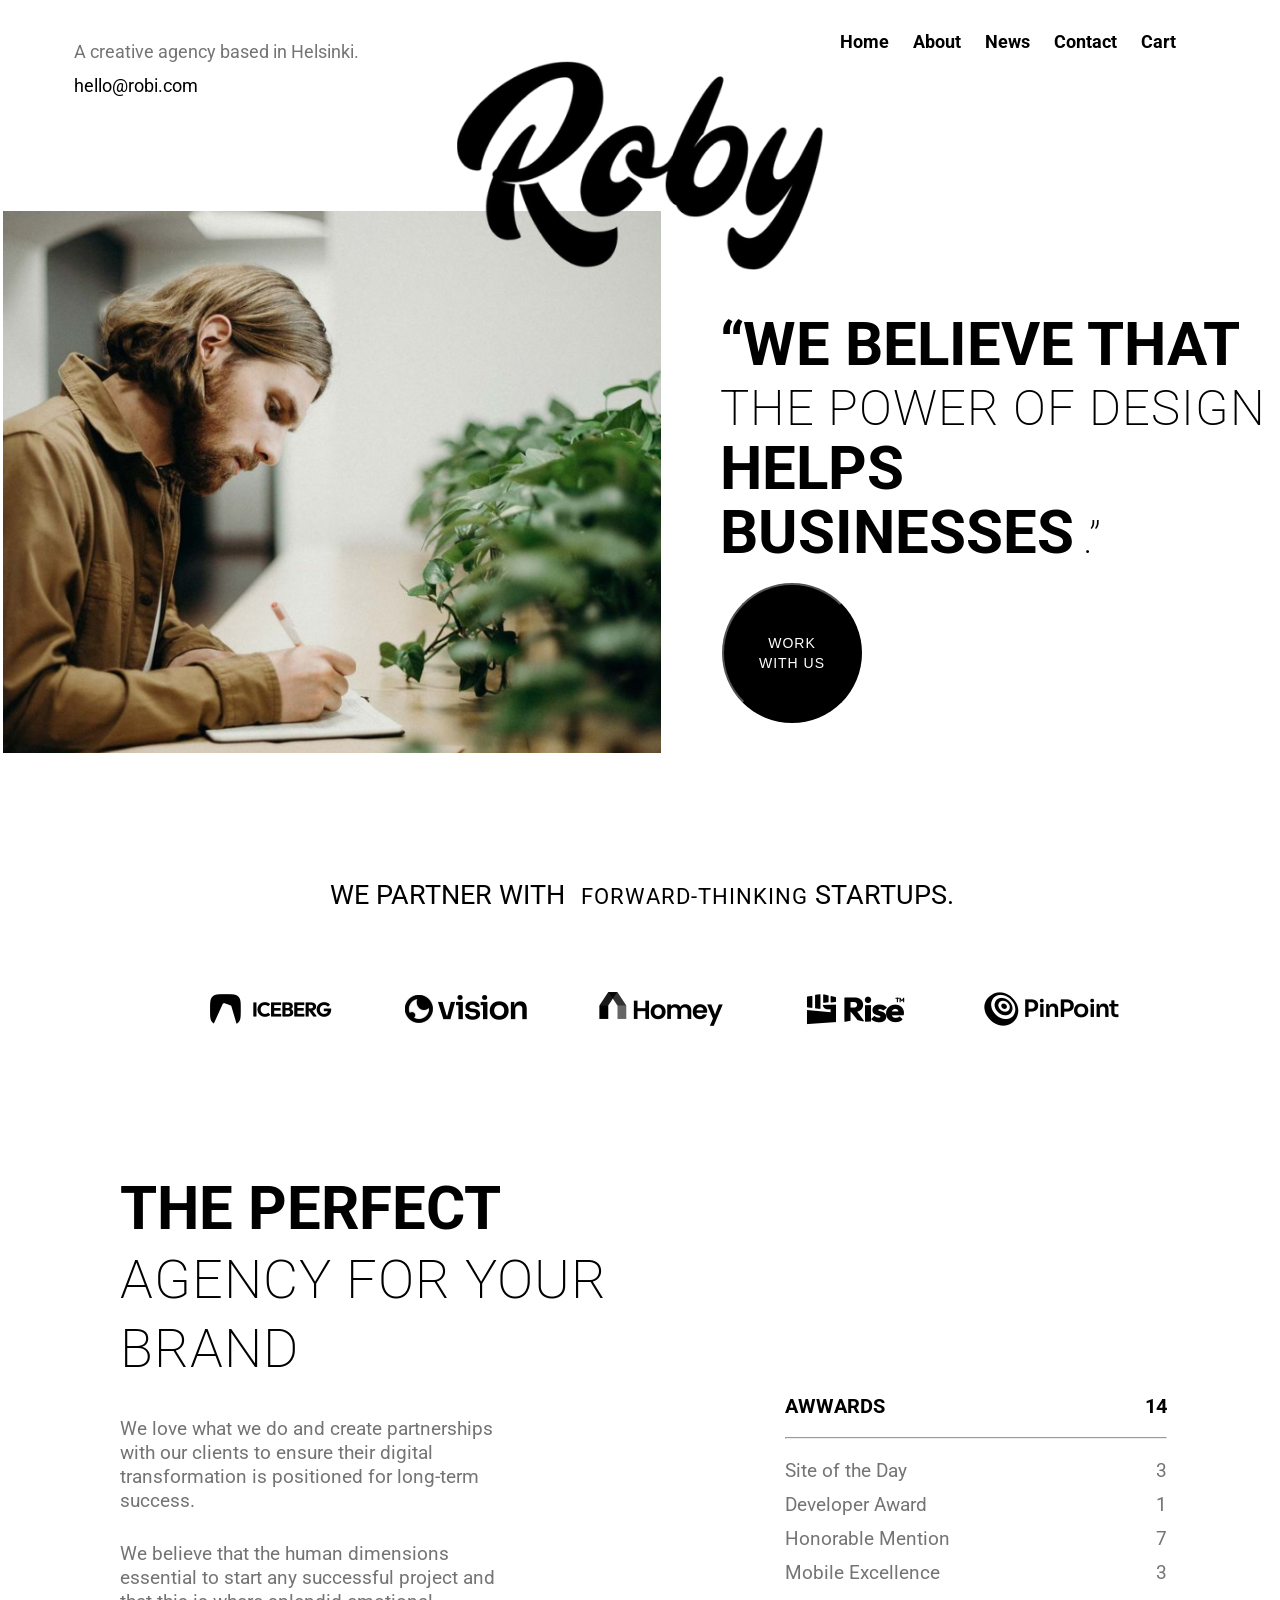
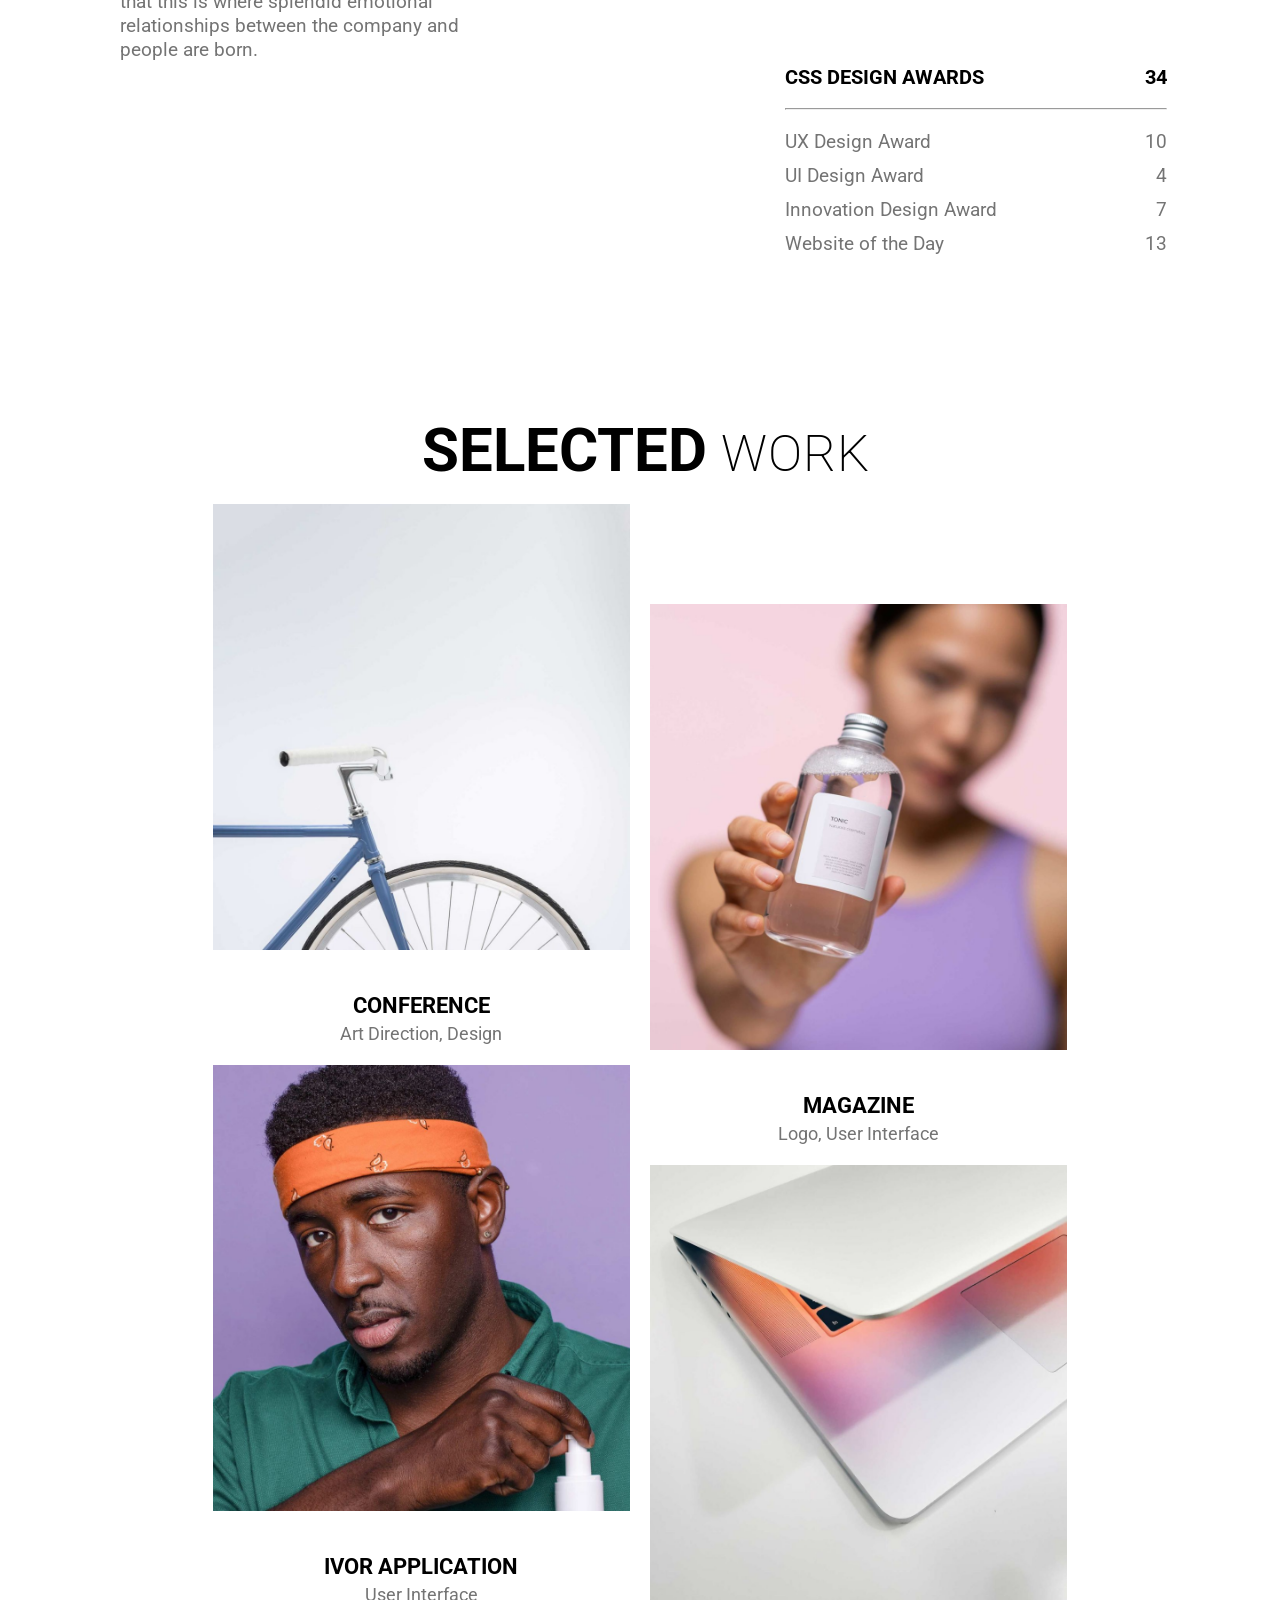
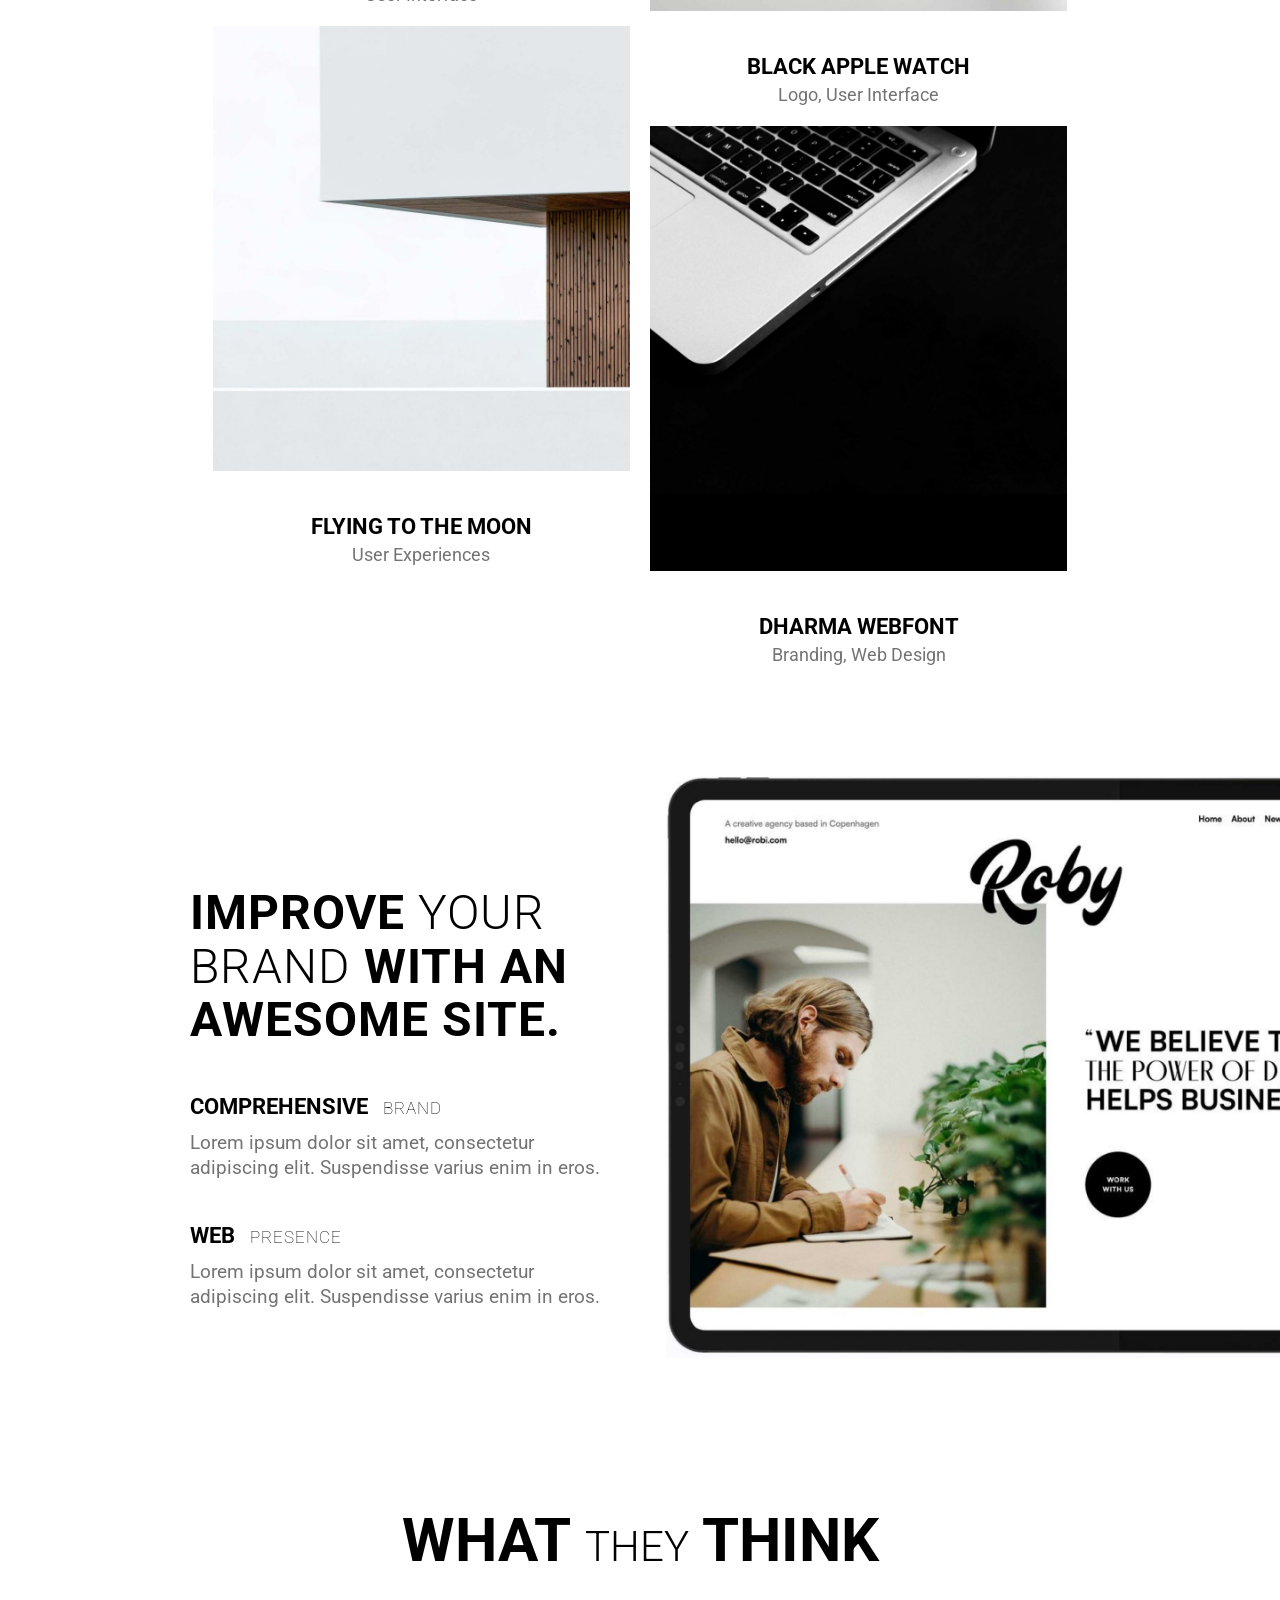
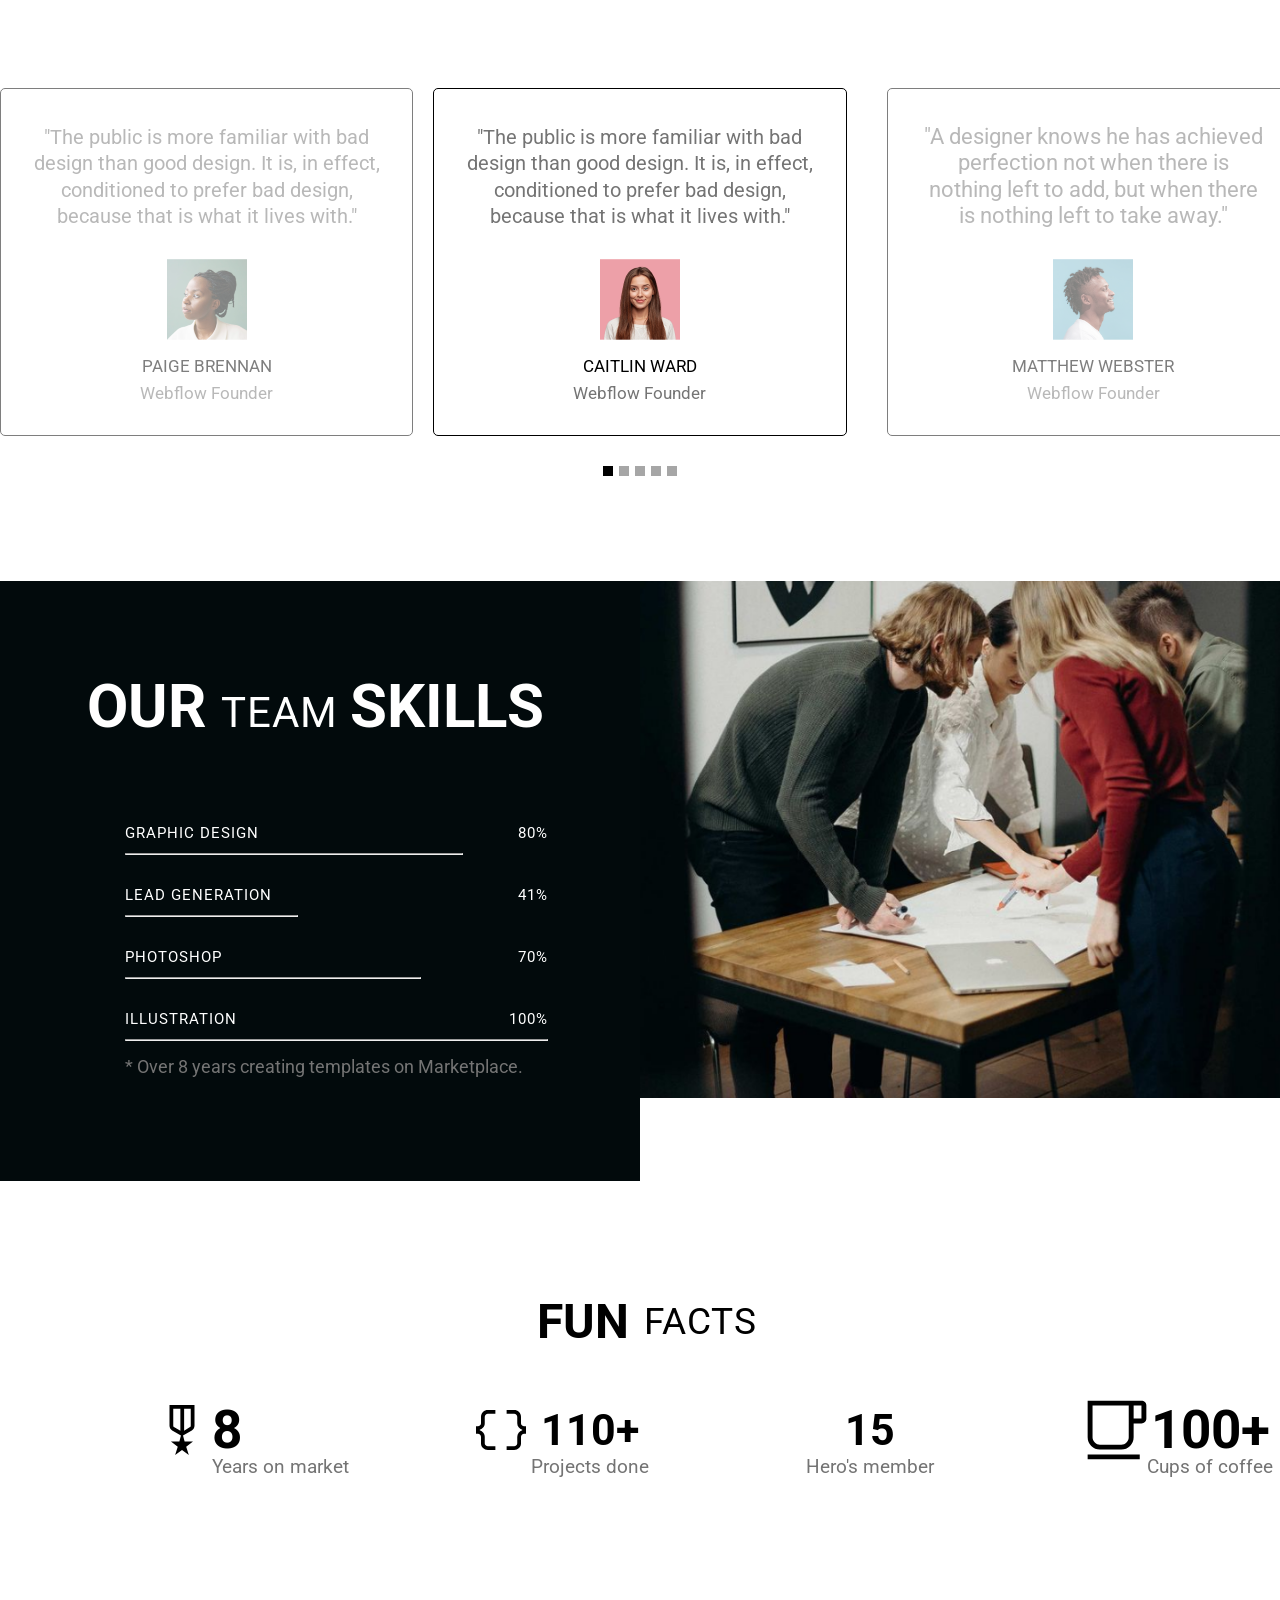
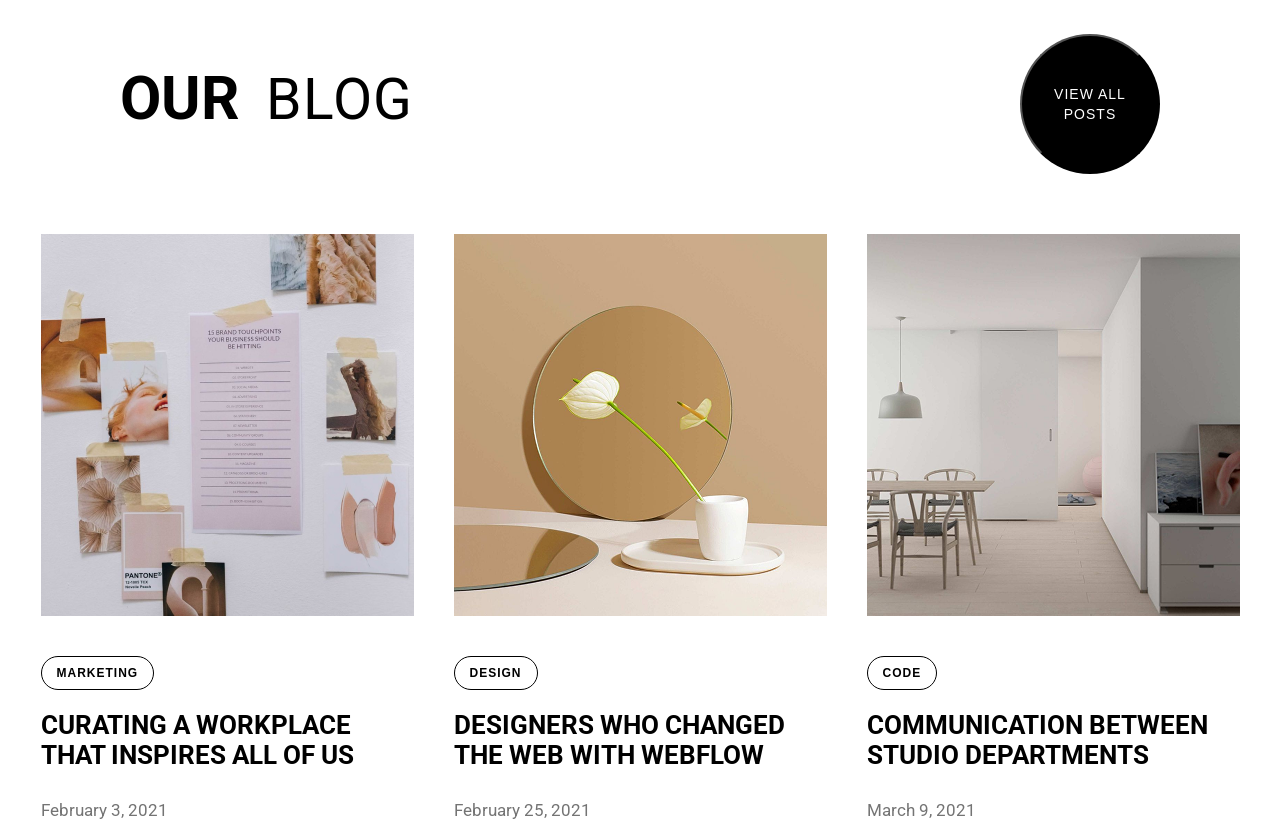
==== commit 25d138b9: "feat: add blog section" ====
--- a/ROBY.html
+++ b/ROBY.html
@@ -38,7 +38,7 @@
             </h1>
         </div>
         <div class="circle_container">
-            <div class="circle">WORK<br>WITH US</div>
+            <button class="circle">WORK<br>WITH US</button>
         </div>
         <div class="partners">
             <p>
@@ -102,7 +102,7 @@
                     <img src="./assets/bike.png" alt="bike">
                     <h4>Conference</h4>
                     <p>Art Direction, Design</p>
-                    <img src="./iassets/vor.png" alt="ivor">
+                    <img src="./assets/ivor.png" alt="ivor">
                     <h4>Ivor Application</h4>
                     <p>User Interface</p>
                     <img src="./assets/moon.png" alt="moon">
@@ -243,6 +243,43 @@
                 </div>
             </div>
         </section>
+        <section class="blog_section">
+            <div class="blog_head">
+                <h2>
+                    <span class="bold">our</span>
+                    <span class="regular10">blog</span>
+                </h2>
+                <button class="circle2">
+                    view all  <br>posts
+                </button>
+            </div>
+            <div class="blogs">
+                <div>
+                    <img src="./assets/blog_img1.png" alt="blog">
+                    <button class="post_buttons">marketing</button>
+                    <h3>
+                        Curating a workplace that inspires all of us
+                    </h3>
+                    <p>February 3, 2021</p>
+                </div>
+                <div>
+                    <img src="./assets/blog_img2.png" alt="blog">
+                    <button class="post_buttons">design</button>
+                    <h3>
+                        Designers who changed the web with Webflow
+                    </h3>
+                    <p>February 25, 2021</p>
+                </div>
+                <div>
+                    <img src="./assets/blog_img3.png" alt="blog">
+                    <button class="post_buttons">code</button>
+                    <h3>
+                        Communication between studio departments
+                    </h3>
+                    <p>March 9, 2021</p>
+                </div>
+            </div>
+        </section>
     </main>
 </body>
 </html>
--- a/style.css
+++ b/style.css
@@ -574,4 +574,95 @@
 .killer123
 {
     text-align: left;
+}
+.blog_section
+{
+    margin-top: 15.5rem;
+}
+.blog_head
+{
+    display: flex;
+    justify-content: space-between;
+    margin:0 12rem;
+    text-transform: uppercase;
+    align-items:center;
+}
+.blog_head h2
+{
+    
+}
+.circle2 {
+    width: 14rem; 
+    height: 14rem;
+    background-color: black; 
+    color: white;
+    display: flex; 
+    justify-content: center; 
+    align-items: center; 
+    border-radius: 50%; 
+    text-align: center;
+    font-size: 1.4rem;
+    font-weight: regular;
+    line-height: 2rem;
+    letter-spacing: 0.1rem;
+    text-transform: uppercase;
+}
+.regular10
+{
+    font-weight: normal;
+    font-size: 5.7rem;
+    letter-spacing: 1px;
+    margin-left: 2rem;
+}
+.blogs
+{
+    display: flex;
+    justify-content: center;
+    gap:4rem;
+    margin-top: 6rem;
+}
+.blog_section img
+{
+    width: 373px;
+    height: auto;
+}
+.blogs div
+{
+    display: flex;
+    flex-direction: column;
+}
+.post_buttons
+{
+    margin-top: 4rem;
+    width:fit-content;
+    padding: 0 1.5rem;
+    height: 34px;
+    text-transform: uppercase;
+    font-size: 1.2rem;
+    font-weight: bold;
+    letter-spacing: 1px;
+    line-height: 2rem;
+    border:solid;
+    border-radius:20px;
+    border-width:1px;
+    background-color:white;
+
+}
+.post_buttons:hover
+{
+    opacity: 50%;
+}
+.blog_section h3
+{
+    margin-top: 2rem;
+    margin-bottom: 3rem;
+    font-weight: bold;
+    text-transform: uppercase;
+    font-size: 2.6rem;
+    width:37.3rem;
+    color:black;
+}
+.blogs p
+{
+    font-size: 1.7rem;
 }
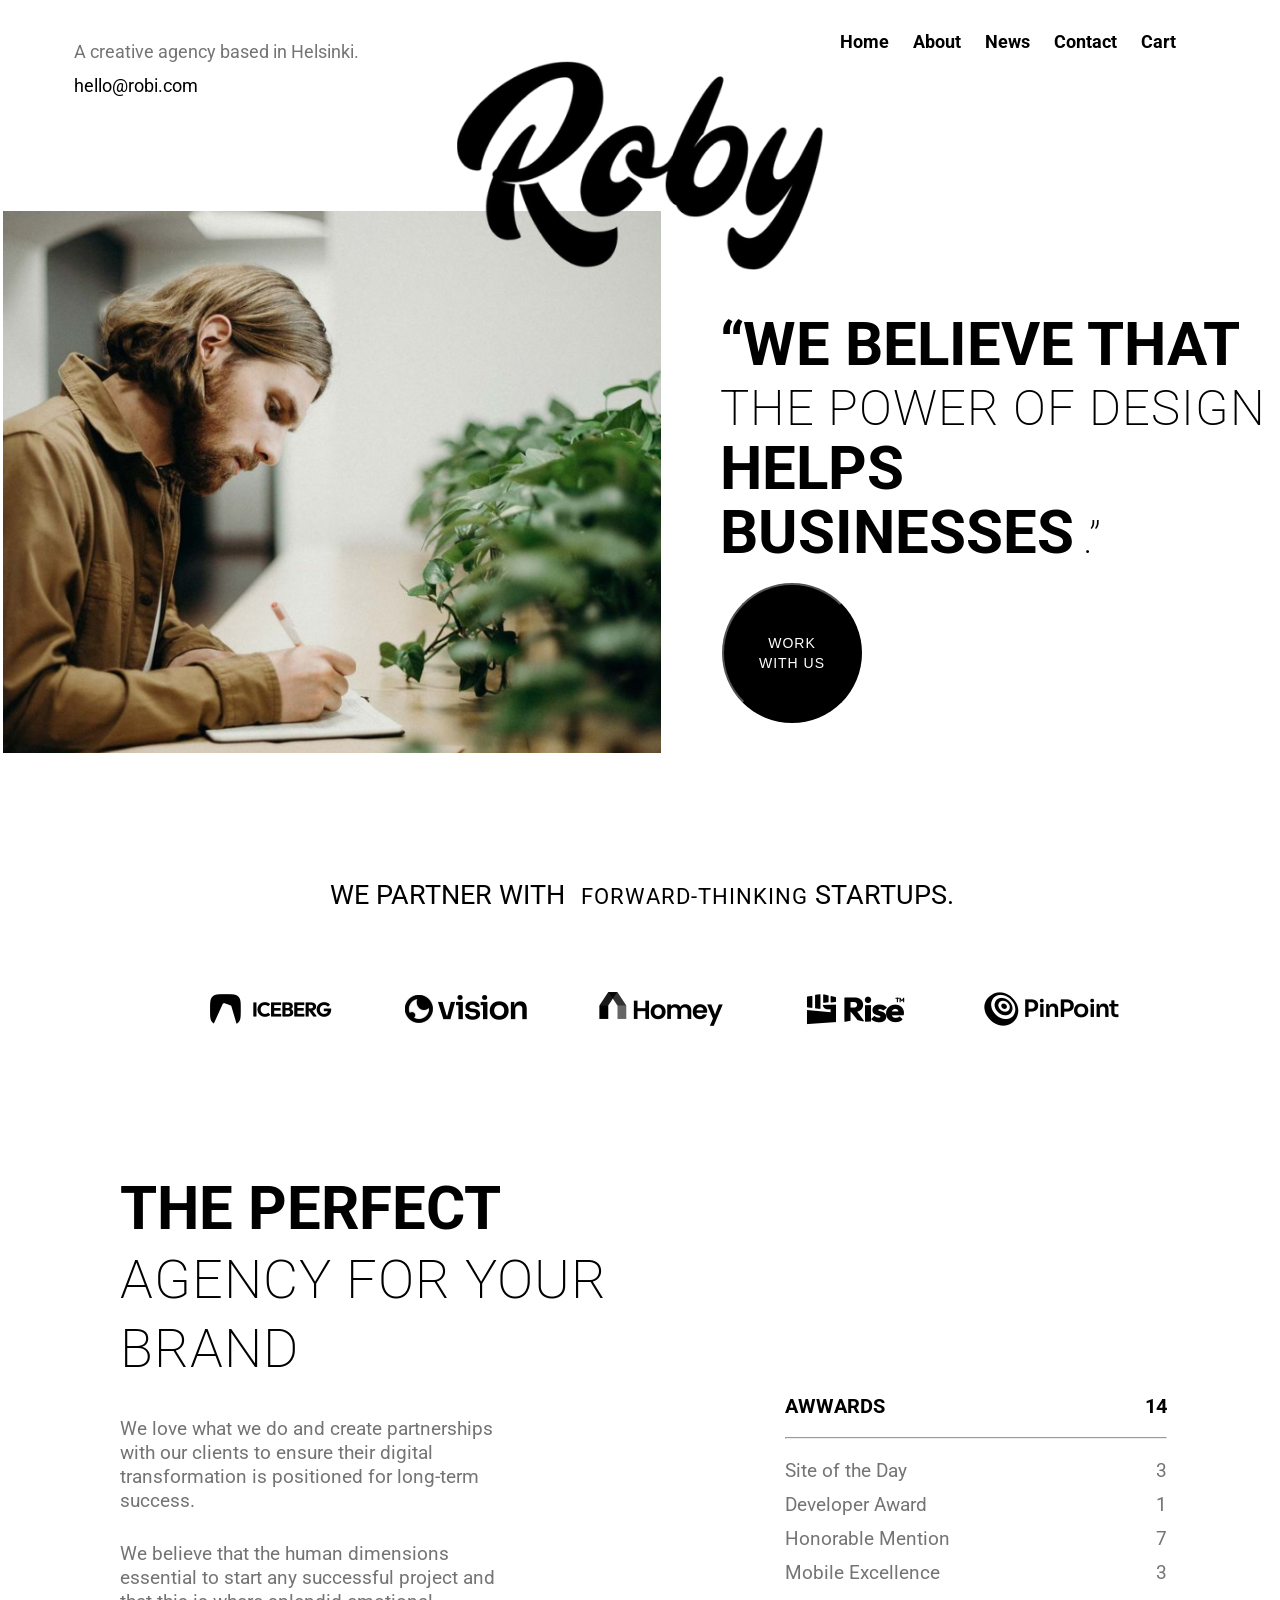
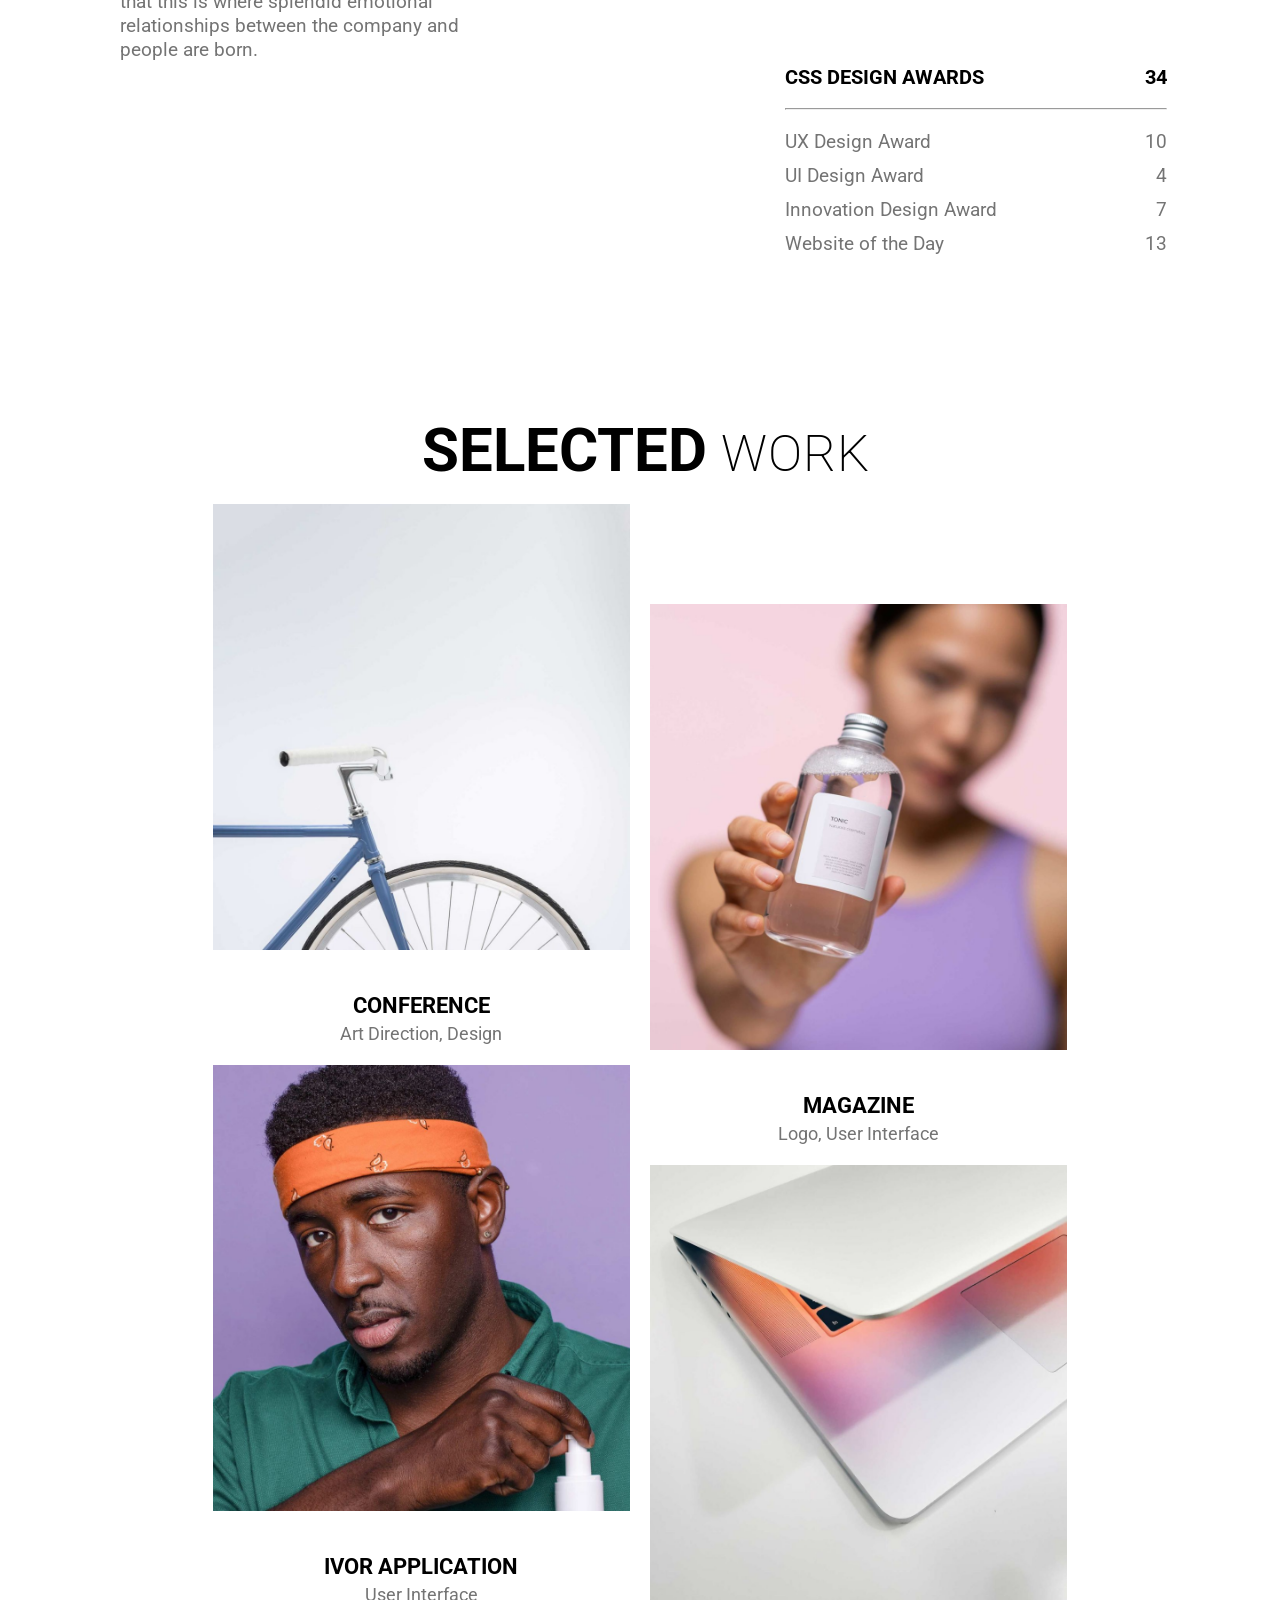
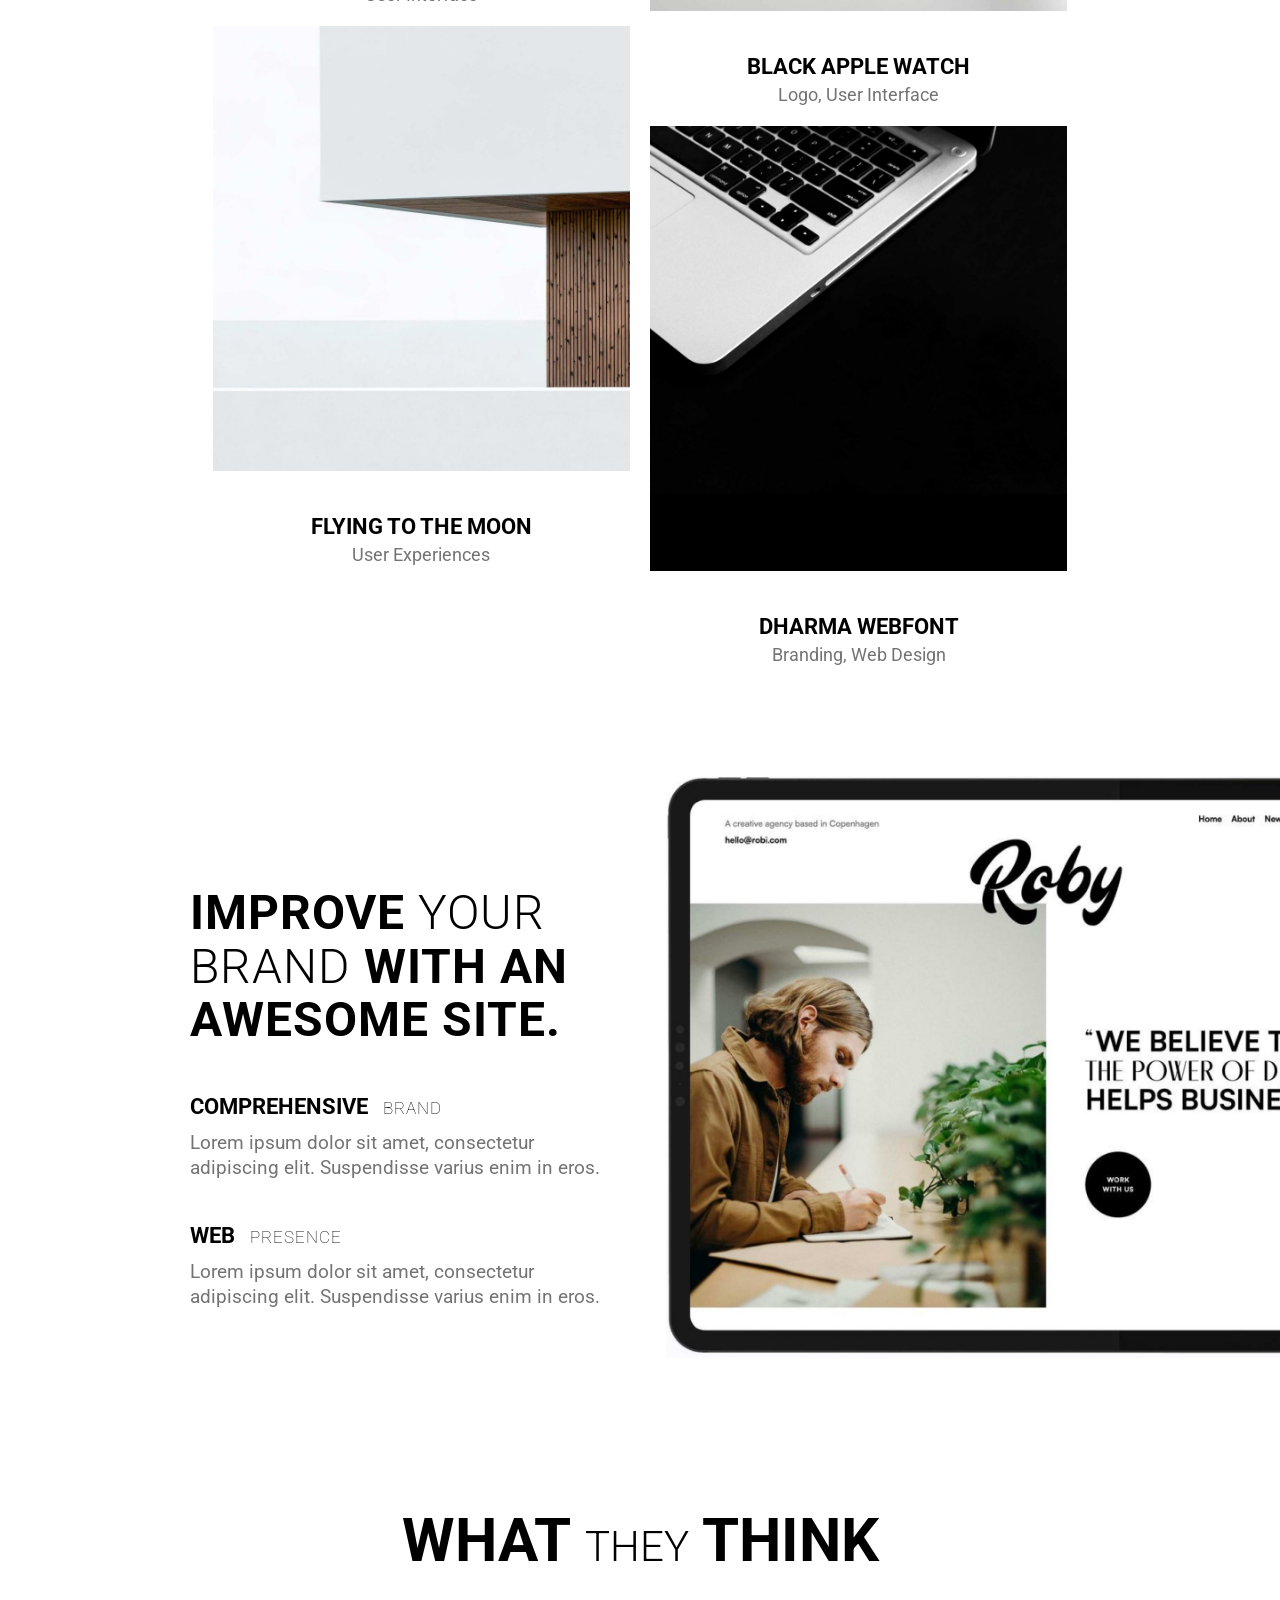
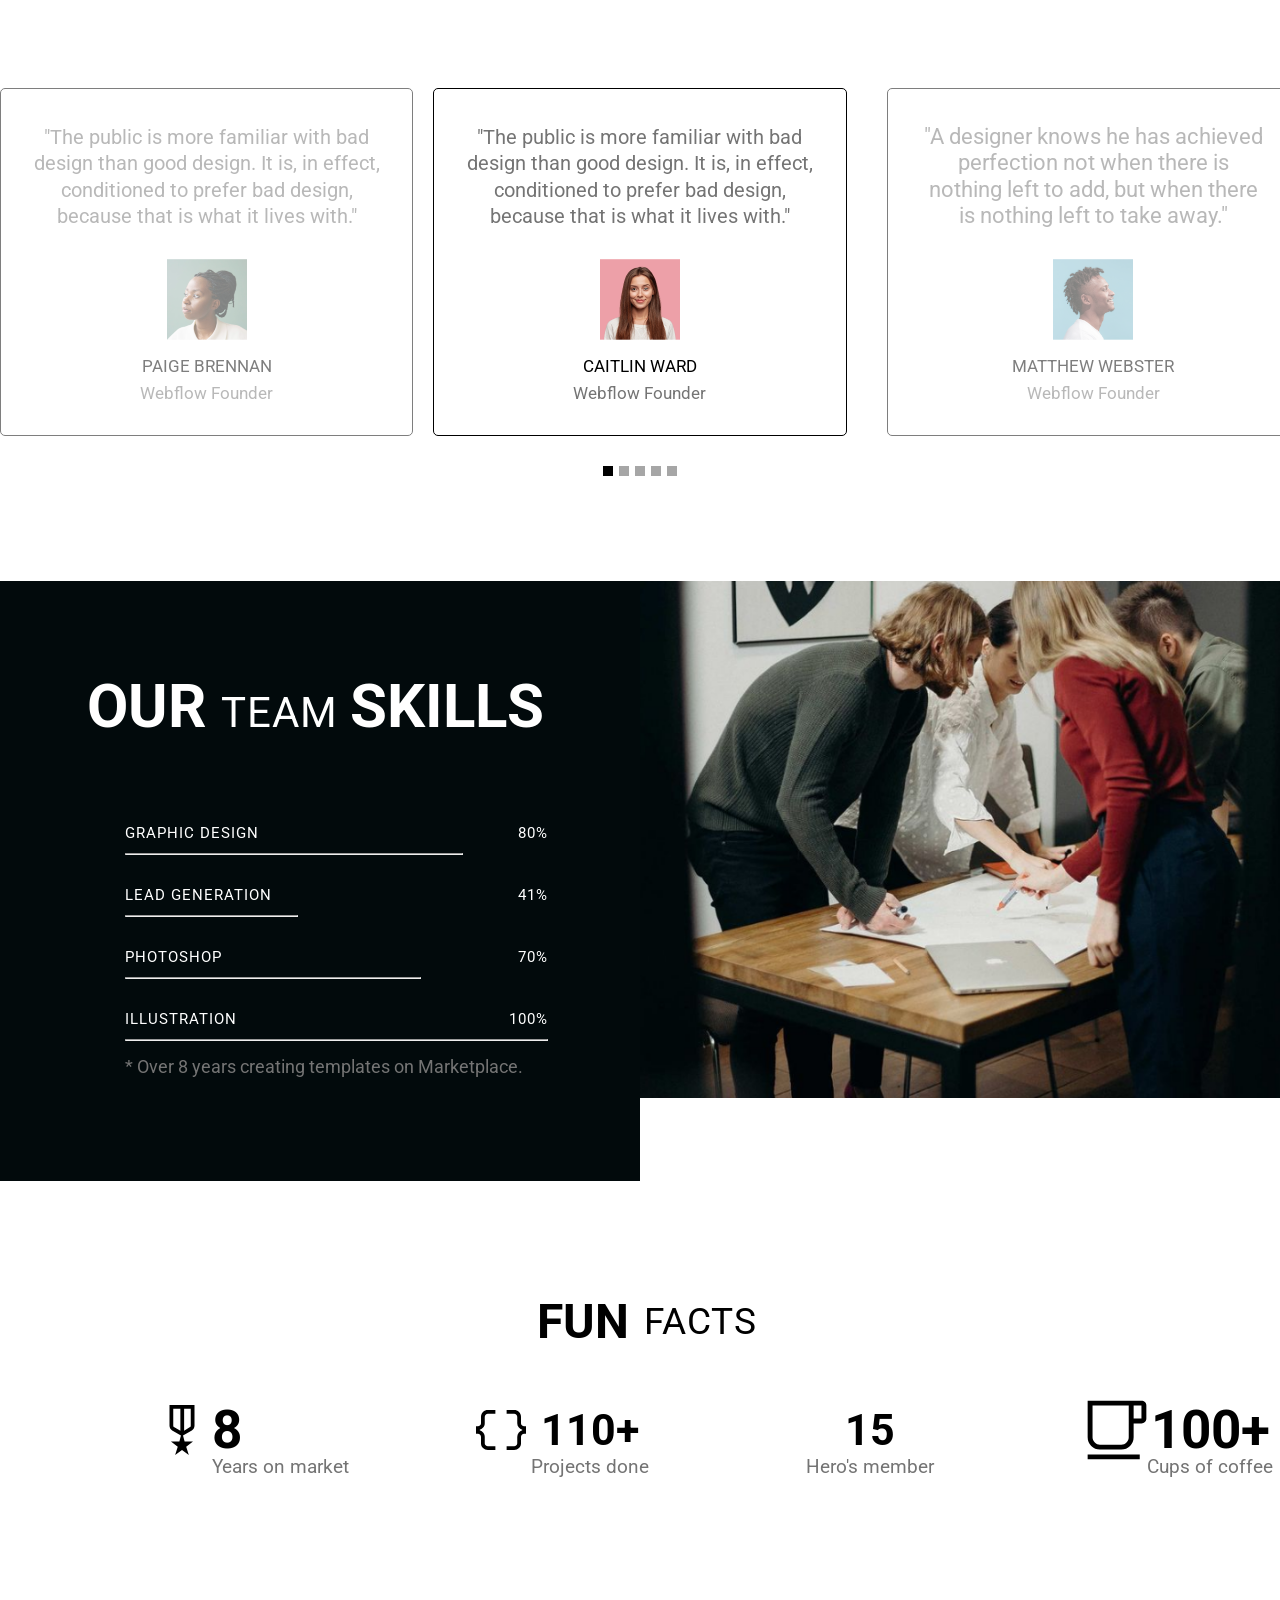
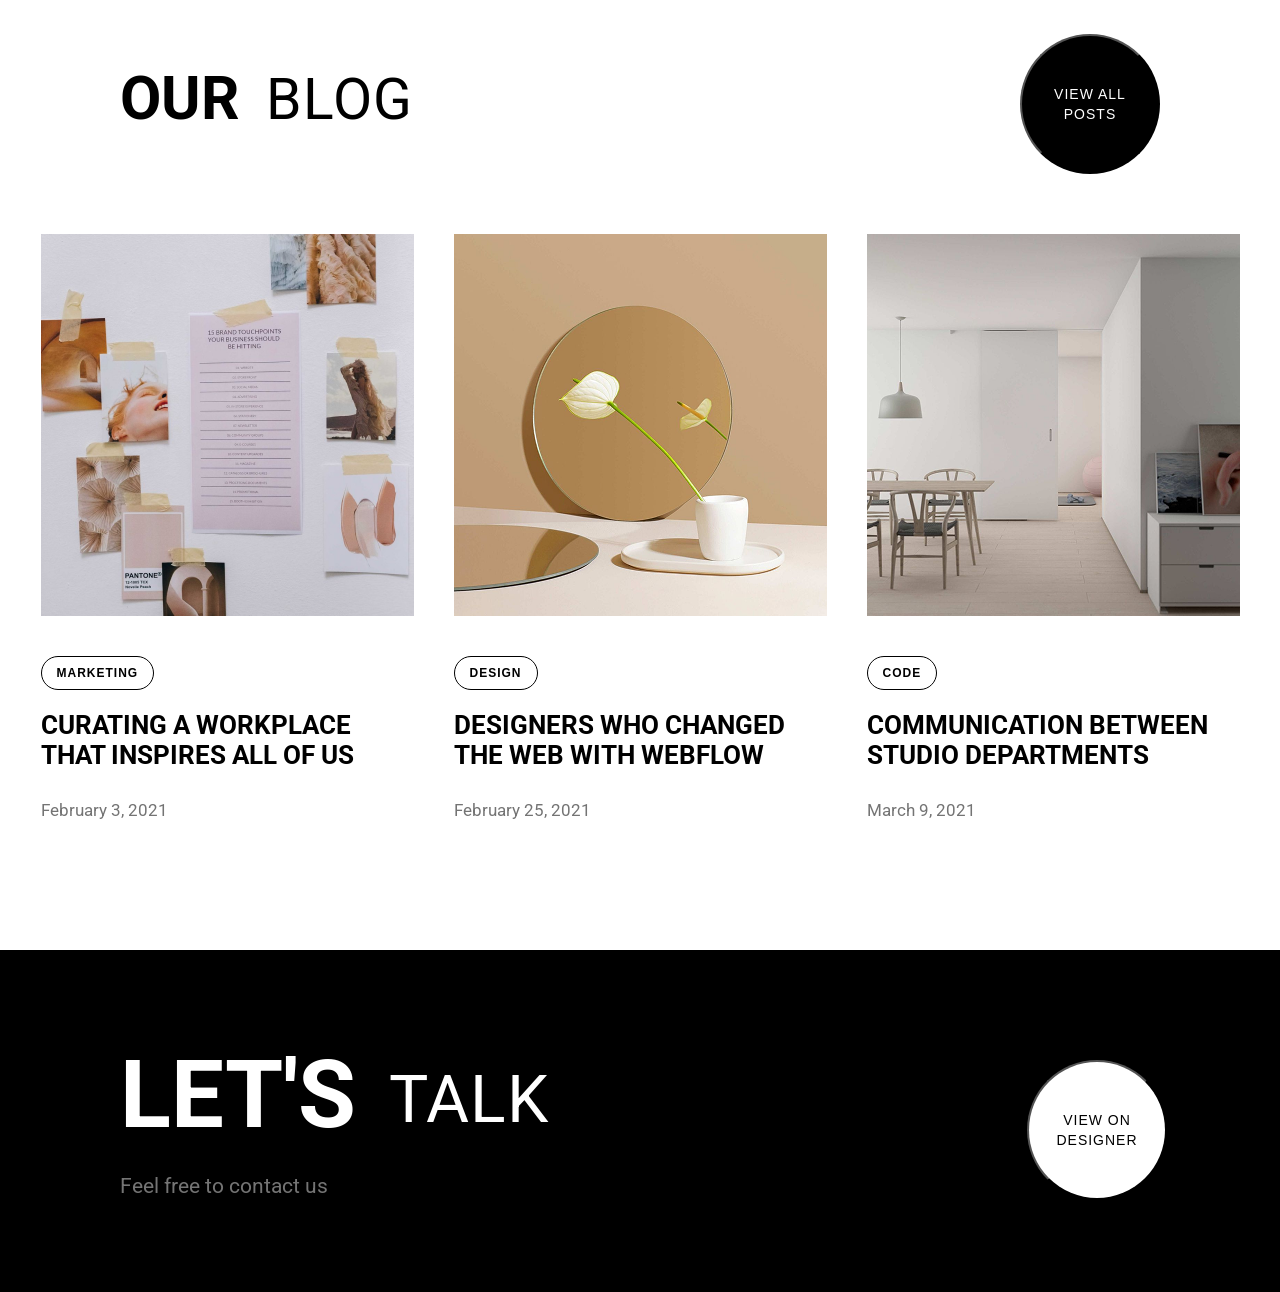
==== commit 9fe58ca9: "feat: add contact section" ====
--- a/ROBY.html
+++ b/ROBY.html
@@ -280,6 +280,16 @@
                 </div>
             </div>
         </section>
+        <section class="contact">
+            <div>
+                <h2>
+                    <span class="bold4">let's</span>
+                    <span class="regular11">talk</span>
+                </h2>
+                <p >Feel free to contact us</p>
+            </div>
+            <button class="circle3">view on <br>designer</button>
+        </section>
     </main>
 </body>
 </html>
--- a/style.css
+++ b/style.css
@@ -587,10 +587,7 @@
     text-transform: uppercase;
     align-items:center;
 }
-.blog_head h2
-{
-    
-}
+
 .circle2 {
     width: 14rem; 
     height: 14rem;
@@ -648,7 +645,7 @@
     background-color:white;
 
 }
-.post_buttons:hover
+button:hover
 {
     opacity: 50%;
 }
@@ -665,4 +662,58 @@
 .blogs p
 {
     font-size: 1.7rem;
+}
+.contact
+{
+    margin-top: 13rem;
+    background-color:black;
+    display: flex;
+ 
+    justify-content: space-between;
+    padding-top: 11.5rem;
+    padding-inline: 12rem;
+}
+.circle3
+{
+    width: 14rem; 
+    height: 14rem;
+    background-color: white; 
+    color: black;
+    display: flex; 
+    justify-content: center; 
+    border-radius: 50%; 
+    text-align: center;
+    font-size: 1.4rem;
+    font-weight: regular;
+    line-height: 2rem;
+    letter-spacing: 0.1rem;
+    text-transform: uppercase;
+    align-items:center;
+    margin-right: -0.7rem;
+    margin-top: -0.5rem;
+}
+.bold4
+{
+    color:white;
+    font-weight: bold;
+    font-size: 9.4rem;
+    text-transform: uppercase;
+}
+.regular11
+{
+    color:white;
+    font-weight: normal;
+    font-size: 6.6rem;
+    letter-spacing: 1px;
+    text-transform: uppercase;
+    margin-left: 2.6rem;
+    position: relative;
+    top:-0.5rem;
+}
+.contact p
+{
+    margin-top: 2.6rem;
+    font-size: 2.1rem;
+    line-height: 2.52rem;
+    margin-bottom: 9.3rem;
 }
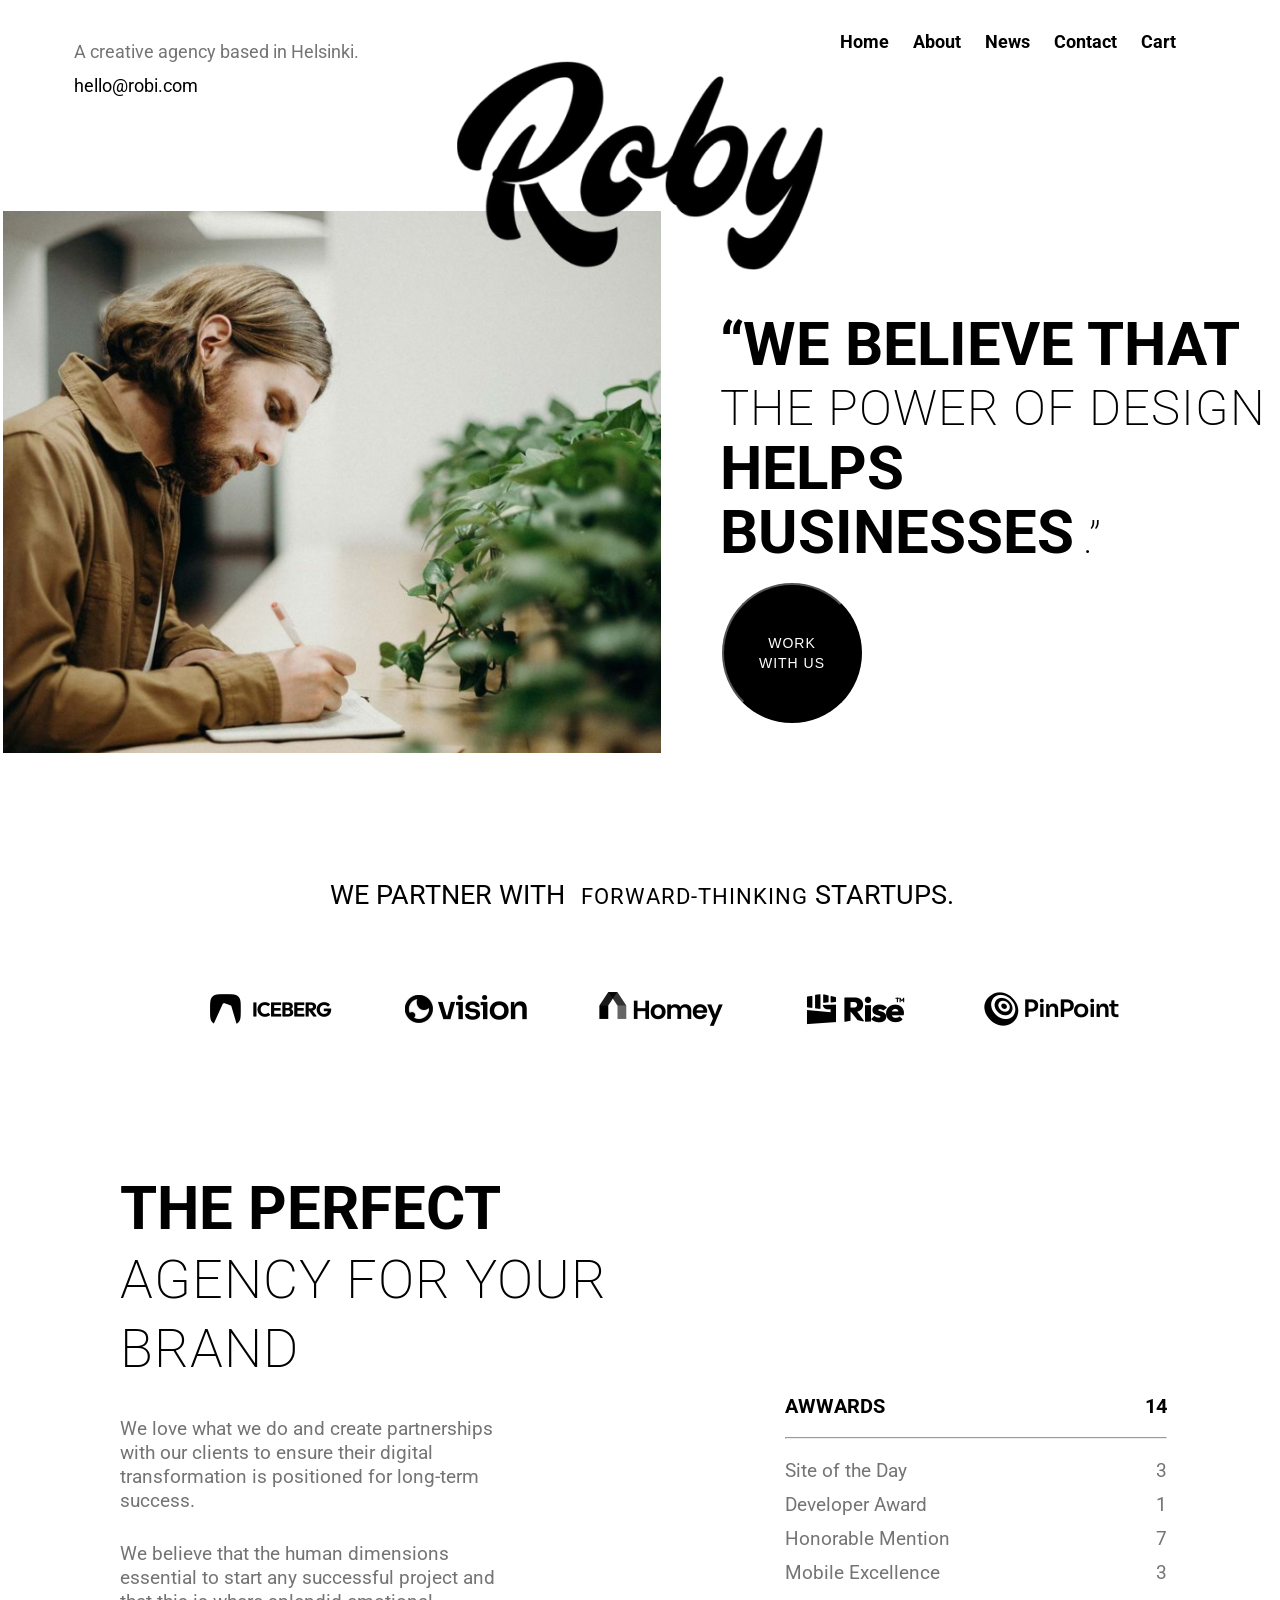
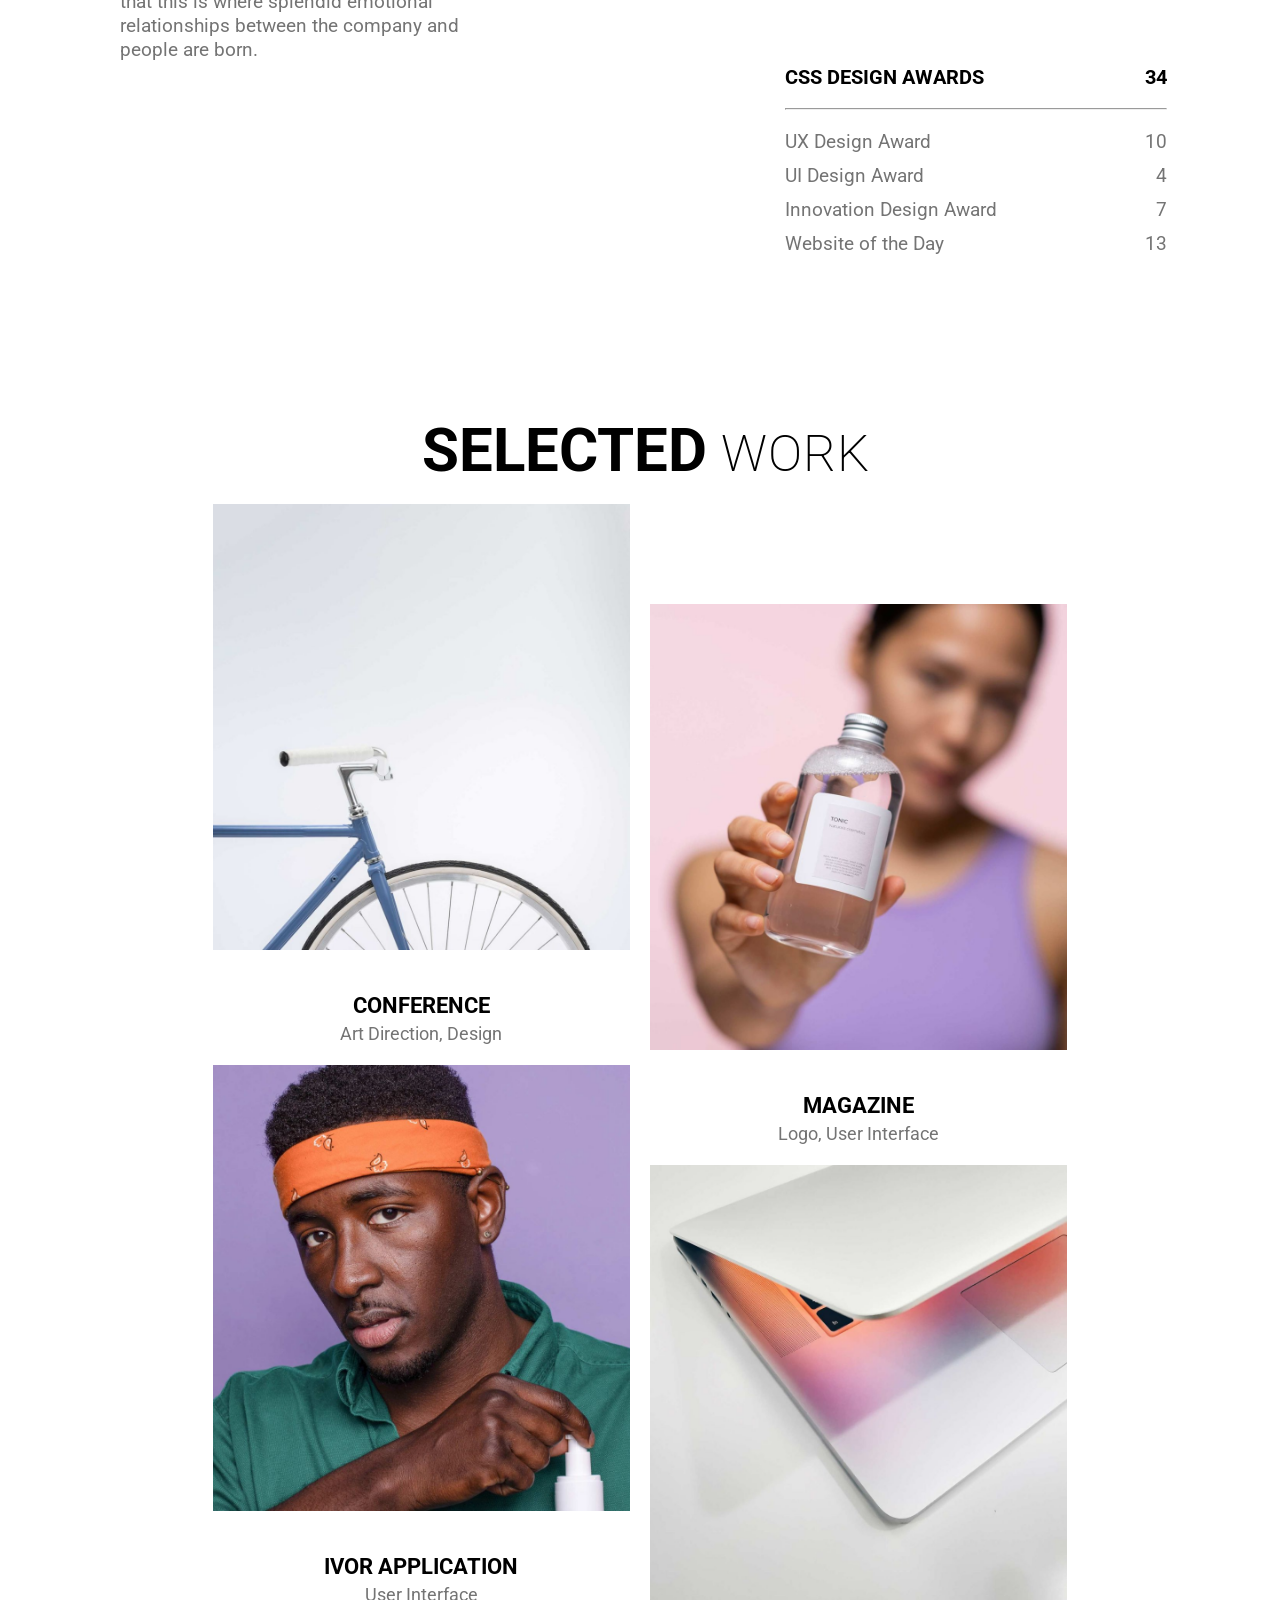
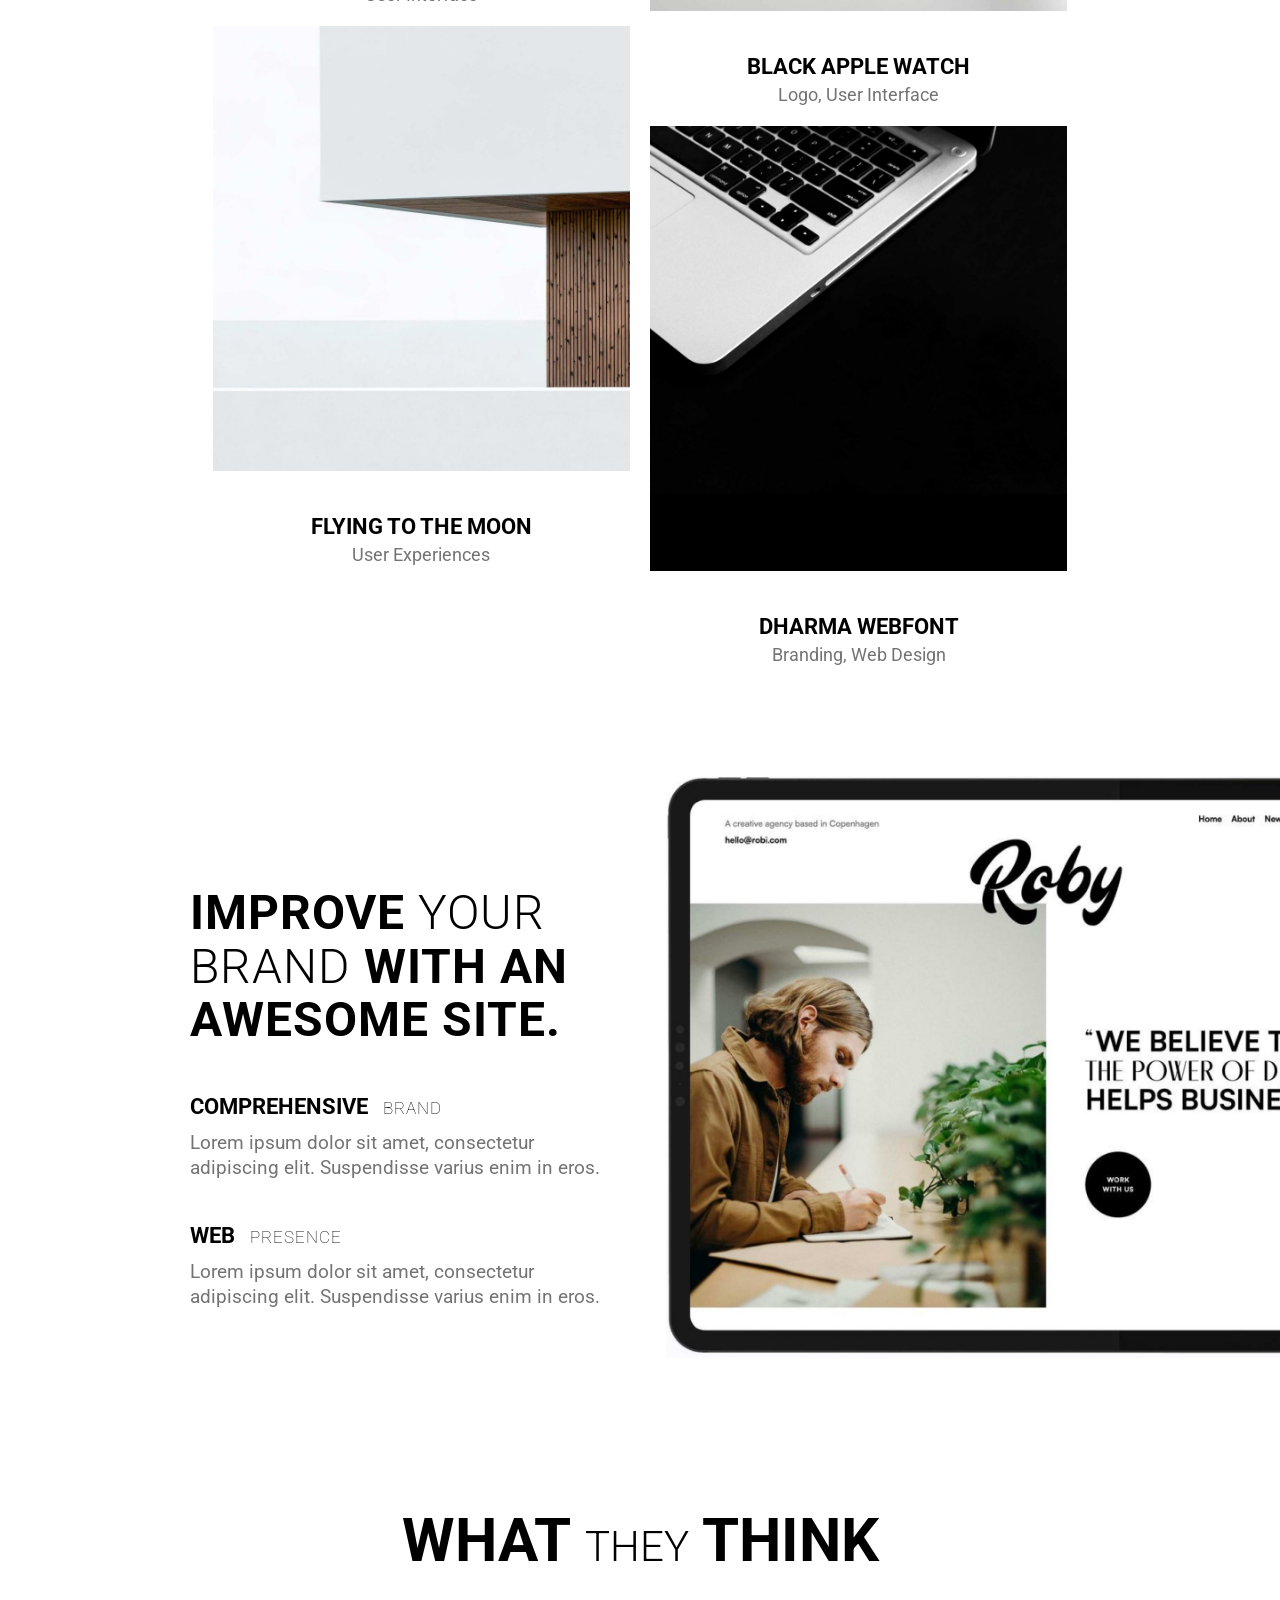
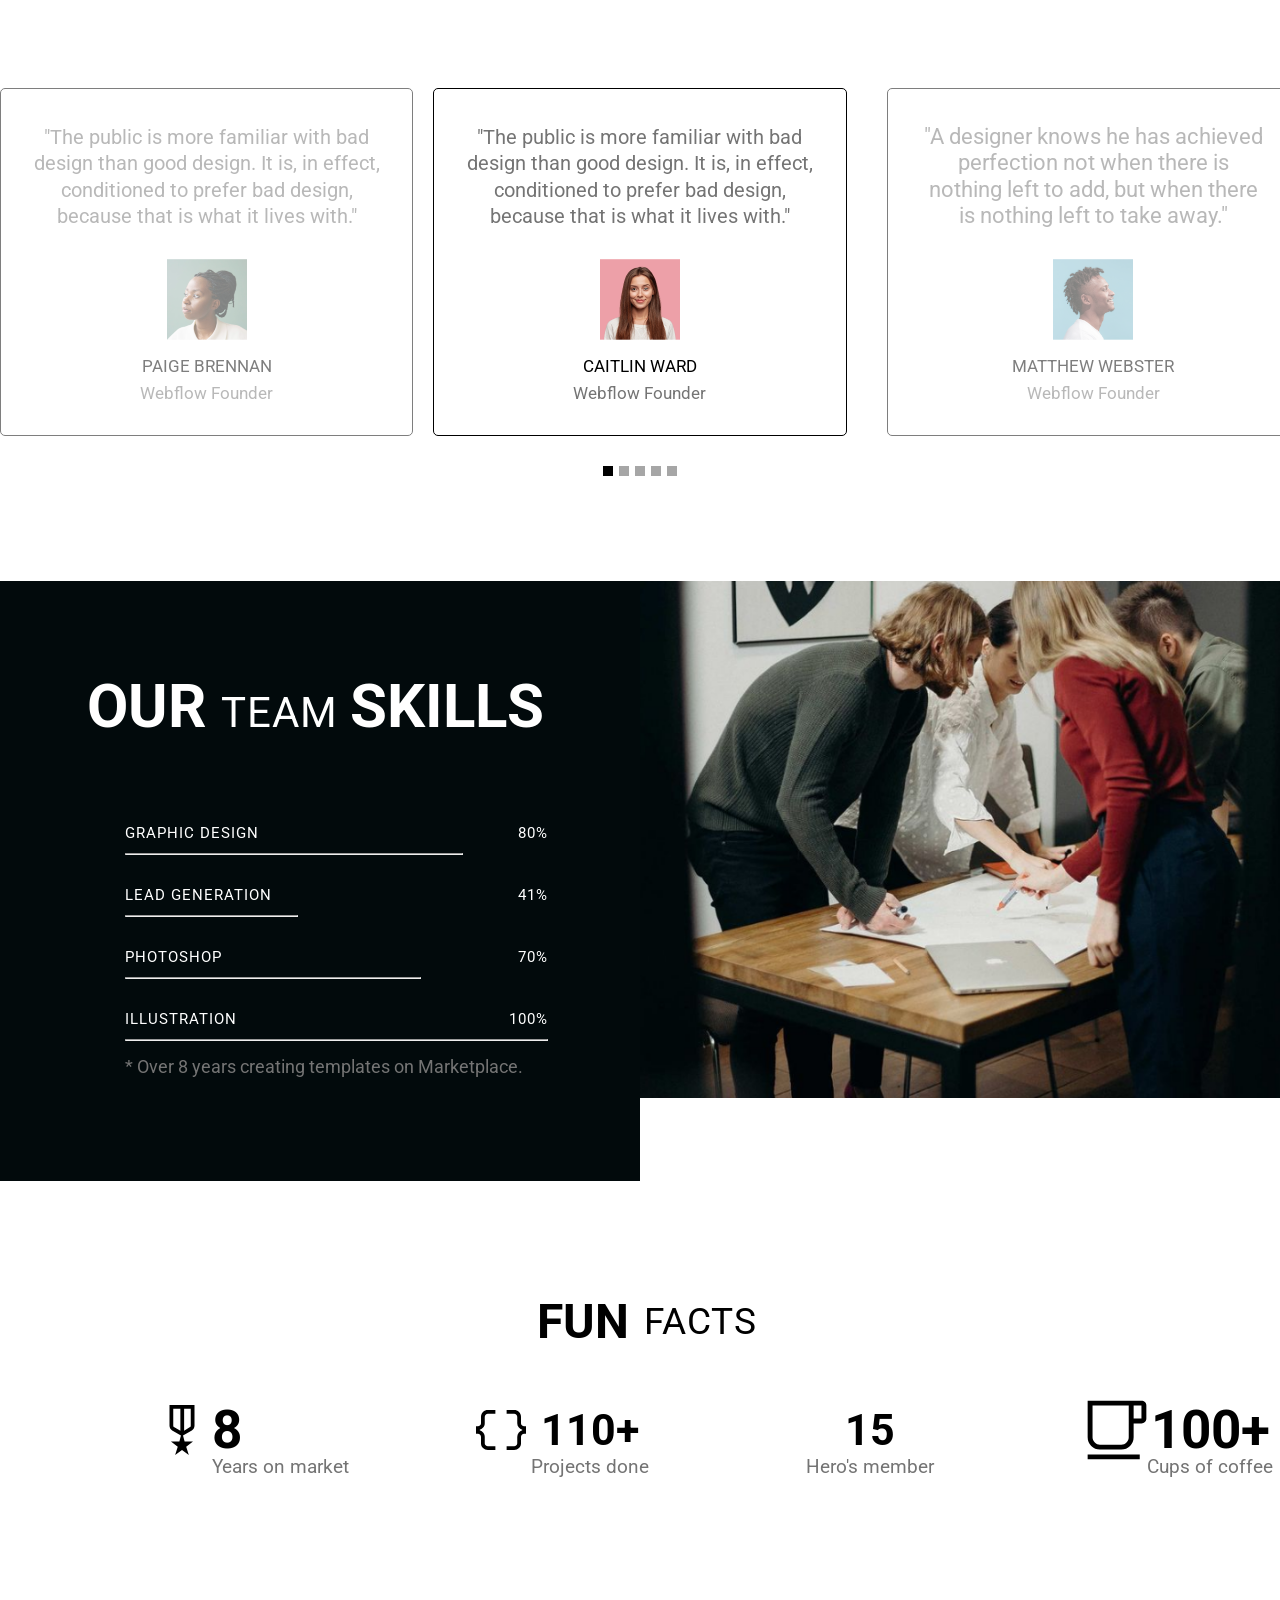
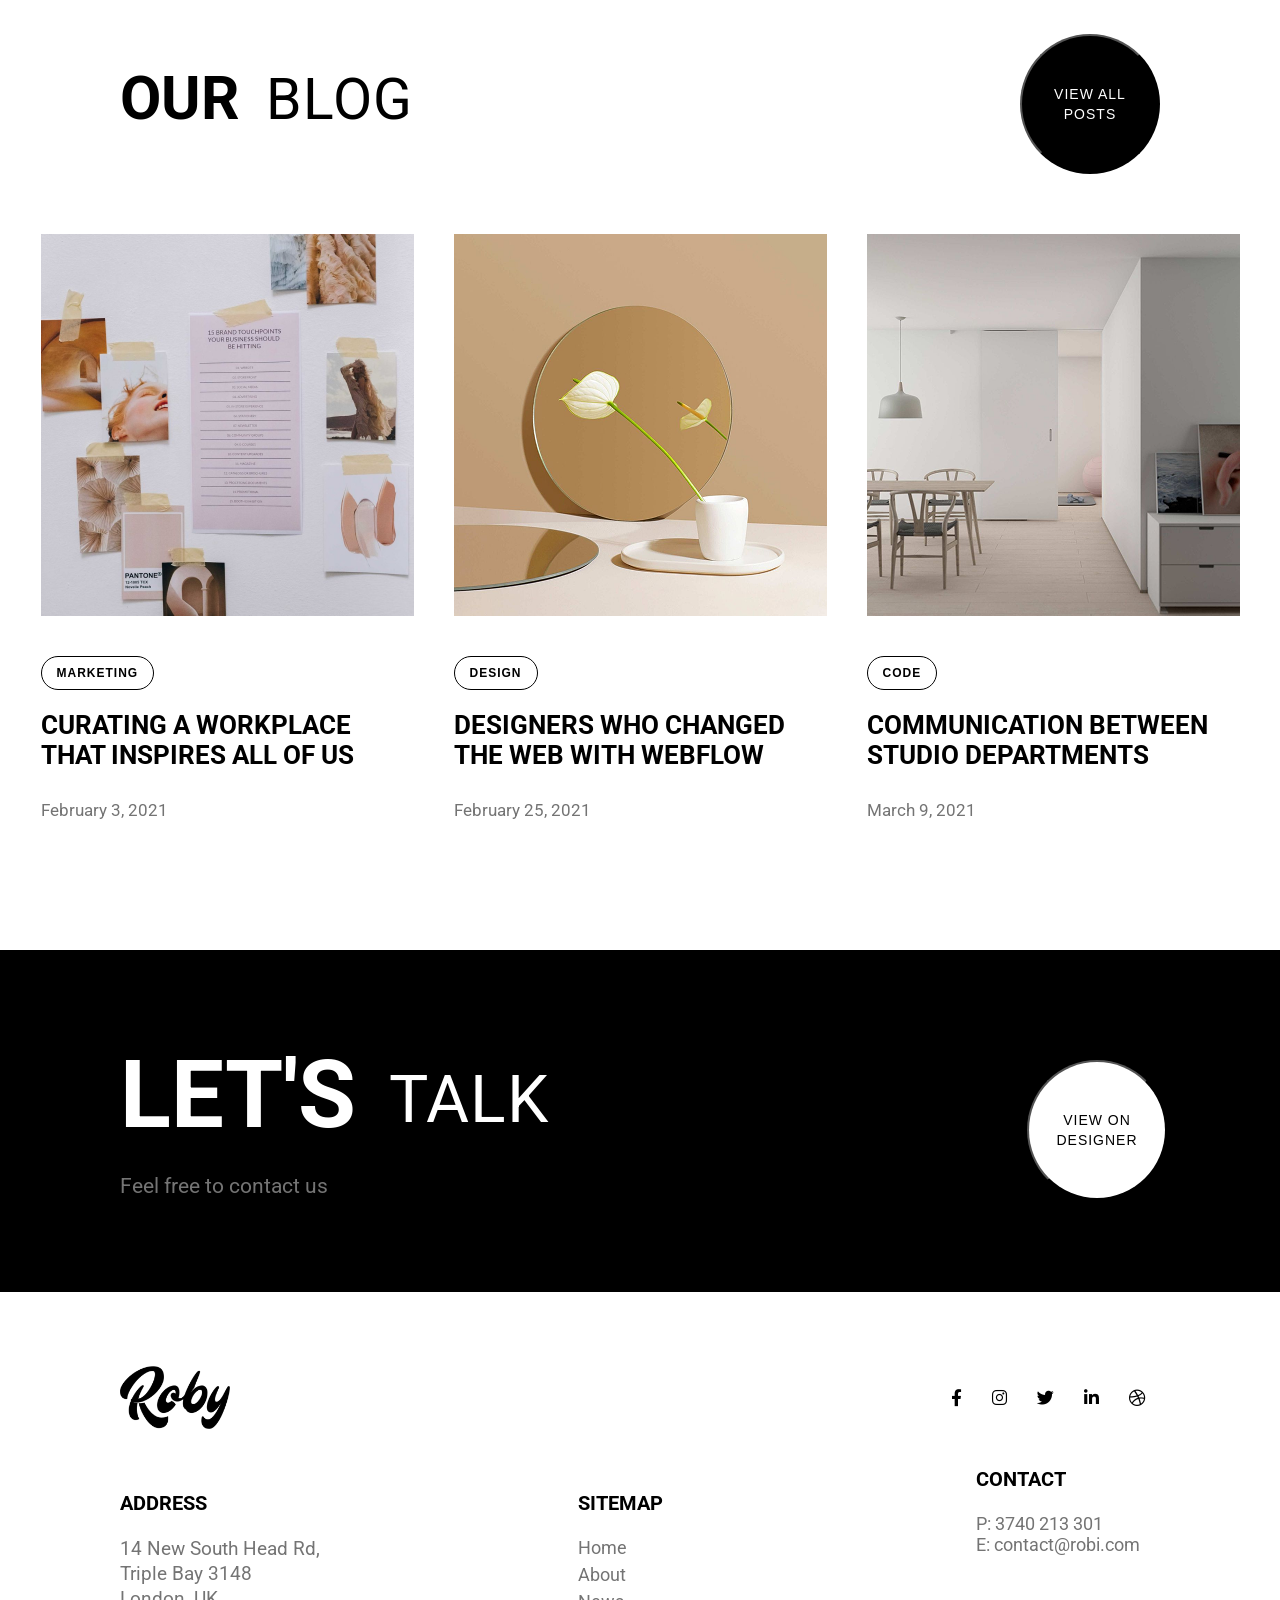
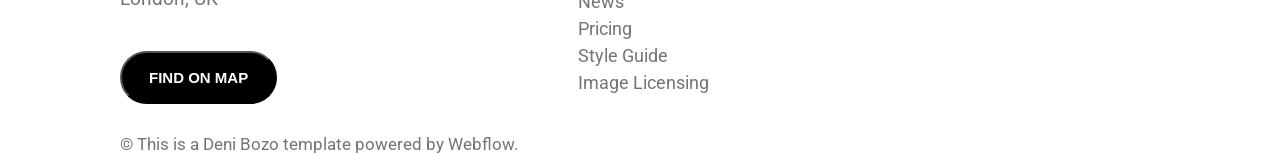
==== commit a6f27c3e: "feat: add footer" ====
--- a/ROBY.html
+++ b/ROBY.html
@@ -6,6 +6,7 @@
     <title>Roby</title>
     <link rel="stylesheet" href="style.css">
     <link href="https://fonts.googleapis.com/css2?family=Roboto:wght@400;700&display=swap" rel="stylesheet">
+    <link rel="stylesheet" href="https://cdnjs.cloudflare.com/ajax/libs/font-awesome/6.0.0/css/all.min.css">
 </head>
 <body>
     <header>
@@ -291,5 +292,45 @@
             <button class="circle3">view on <br>designer</button>
         </section>
     </main>
+    <footer>
+        <div class="social_logo">
+            <img src="./assets/roby.png" alt="roby">
+            <div class="social-icons">
+                <a href="https://facebook.com" target="_blank"><i class="fab fa-facebook-f"></i></a>
+                <a href="https://instagram.com" target="_blank"><i class="fab fa-instagram"></i></a>
+                <a href="https://twitter.com" target="_blank"><i class="fab fa-twitter"></i></a>
+                <a href="https://linkedin.com" target="_blank"><i class="fab fa-linkedin-in"></i></a>
+                <a href="https://dribbble.com" target="_blank"><i class="fa-brands fa-dribbble"></i></a>
+            </div>
+        </div>
+        <div class="prelast">
+            <div class="addressf">
+                <h5>address</h5>
+                <p>14 New South Head Rd,</p>
+                <p>Triple Bay 3148</p>
+                <p>London, UK</p>
+                <button class="map">find on map</button>
+            </div>
+            <div class="sitemapf">
+                <h5>sitemap</h5>
+                <nav>
+                    <ul>
+                        <li><a href=""></a>Home</li>
+                        <li><a href=""></a>About</li>
+                        <li><a href=""></a>News</li>
+                        <li><a href=""></a>Pricing</li>
+                        <li><a href=""></a>Style Guide</li>
+                        <li><a href=""></a>Image Licensing</li>
+                    </ul>
+                </nav>
+            </div>
+            <div class="contactf">
+                <h5>contact</h5>
+                <p>P: 3740 213 301</p>
+                <p>E: contact@robi.com</p>
+            </div>
+        </div>
+        <p class="copyright">&copy; This is a Deni Bozo template powered by Webflow.</p>
+    </footer>
 </body>
 </html>
--- a/style.css
+++ b/style.css
@@ -716,4 +716,93 @@
     font-size: 2.1rem;
     line-height: 2.52rem;
     margin-bottom: 9.3rem;
-}+}
+footer
+{
+    padding-inline: 12rem;
+}
+.social_logo
+{
+    display: flex;
+    justify-content: space-between;
+    margin-top: 7.4rem;
+}
+.social_logo img
+{
+    width: 11rem;
+}
+.social-icons
+{
+    margin-top: 2.2rem;
+    display: flex;
+    gap: 3rem;
+    margin-right: 1.4rem;
+}
+.social-icons a {
+    color:black; 
+    font-size: 1.7rem; 
+}
+.social-icons a:hover {
+    opacity: 50%;
+}
+.prelast
+{
+    display: flex;
+    justify-content: space-between;
+}
+footer h5
+{
+    font-weight: bold;
+    font-size: 2rem;
+    color:black;
+    text-transform: uppercase;
+    margin-bottom: 2.2rem;
+}
+.addressf
+{
+    margin-top: 6.2rem;
+}
+.addressf p
+{
+    font-size: 1.9rem;
+    line-height: 2.47rem;
+}
+.sitemapf
+{
+    margin-top: 6.2rem;
+}
+.sitemapf ul
+{
+    list-style: none;
+}
+.sitemapf ul li
+{
+    margin-top: 0.6rem;
+}
+.contactf
+{
+    margin-top: 3.8rem;
+    position: relative;
+    right: 2rem;
+}
+.map
+{
+    margin-top: 4rem;
+    width:fit-content;
+    padding: 0 1.5rem;
+    background-color:black;
+    color:white;
+    border-radius:30px;
+    font-size: 1.5rem;
+    text-transform: uppercase;
+    font-weight: bold;
+    padding:0 2.7rem;
+    padding-top: 1.6rem;
+    padding-bottom: 1.6rem;
+}
+.copyright
+{
+    margin-top: 3rem;
+    font-size: 1.7rem;
+}
+
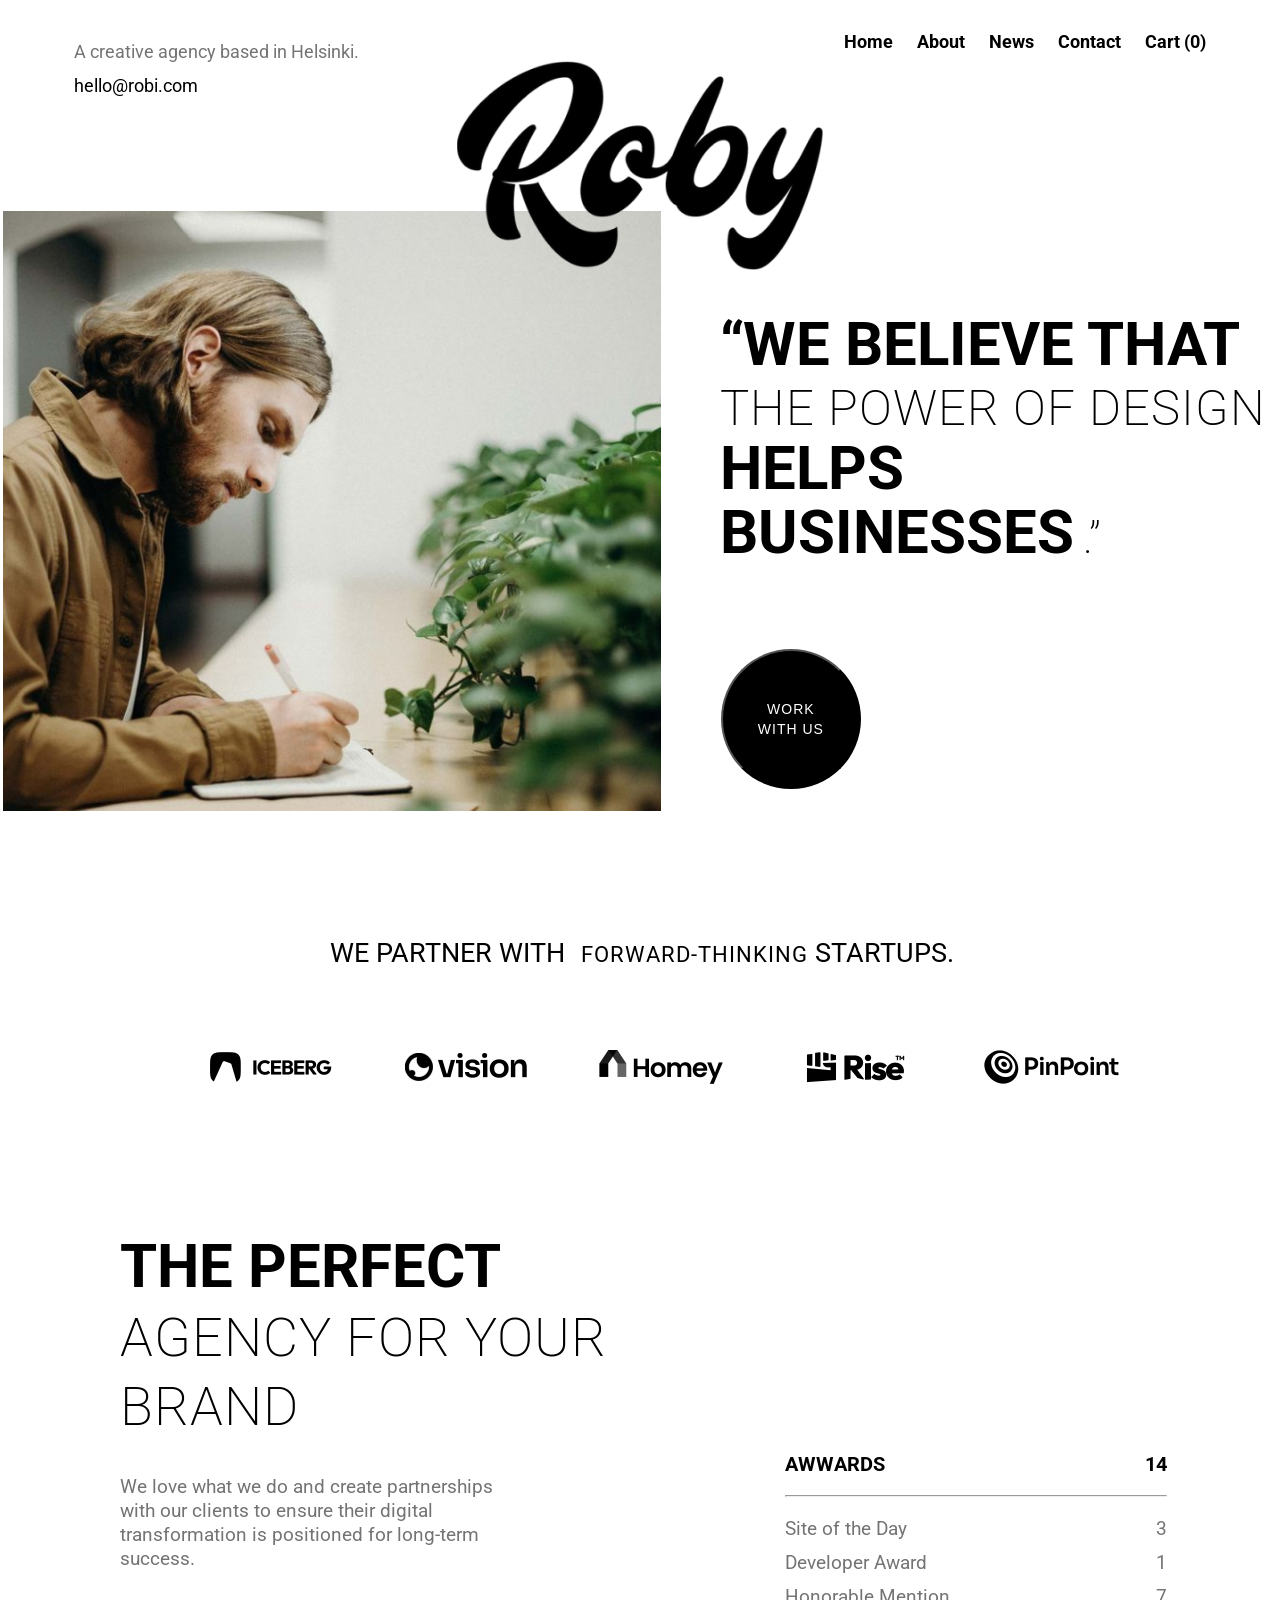
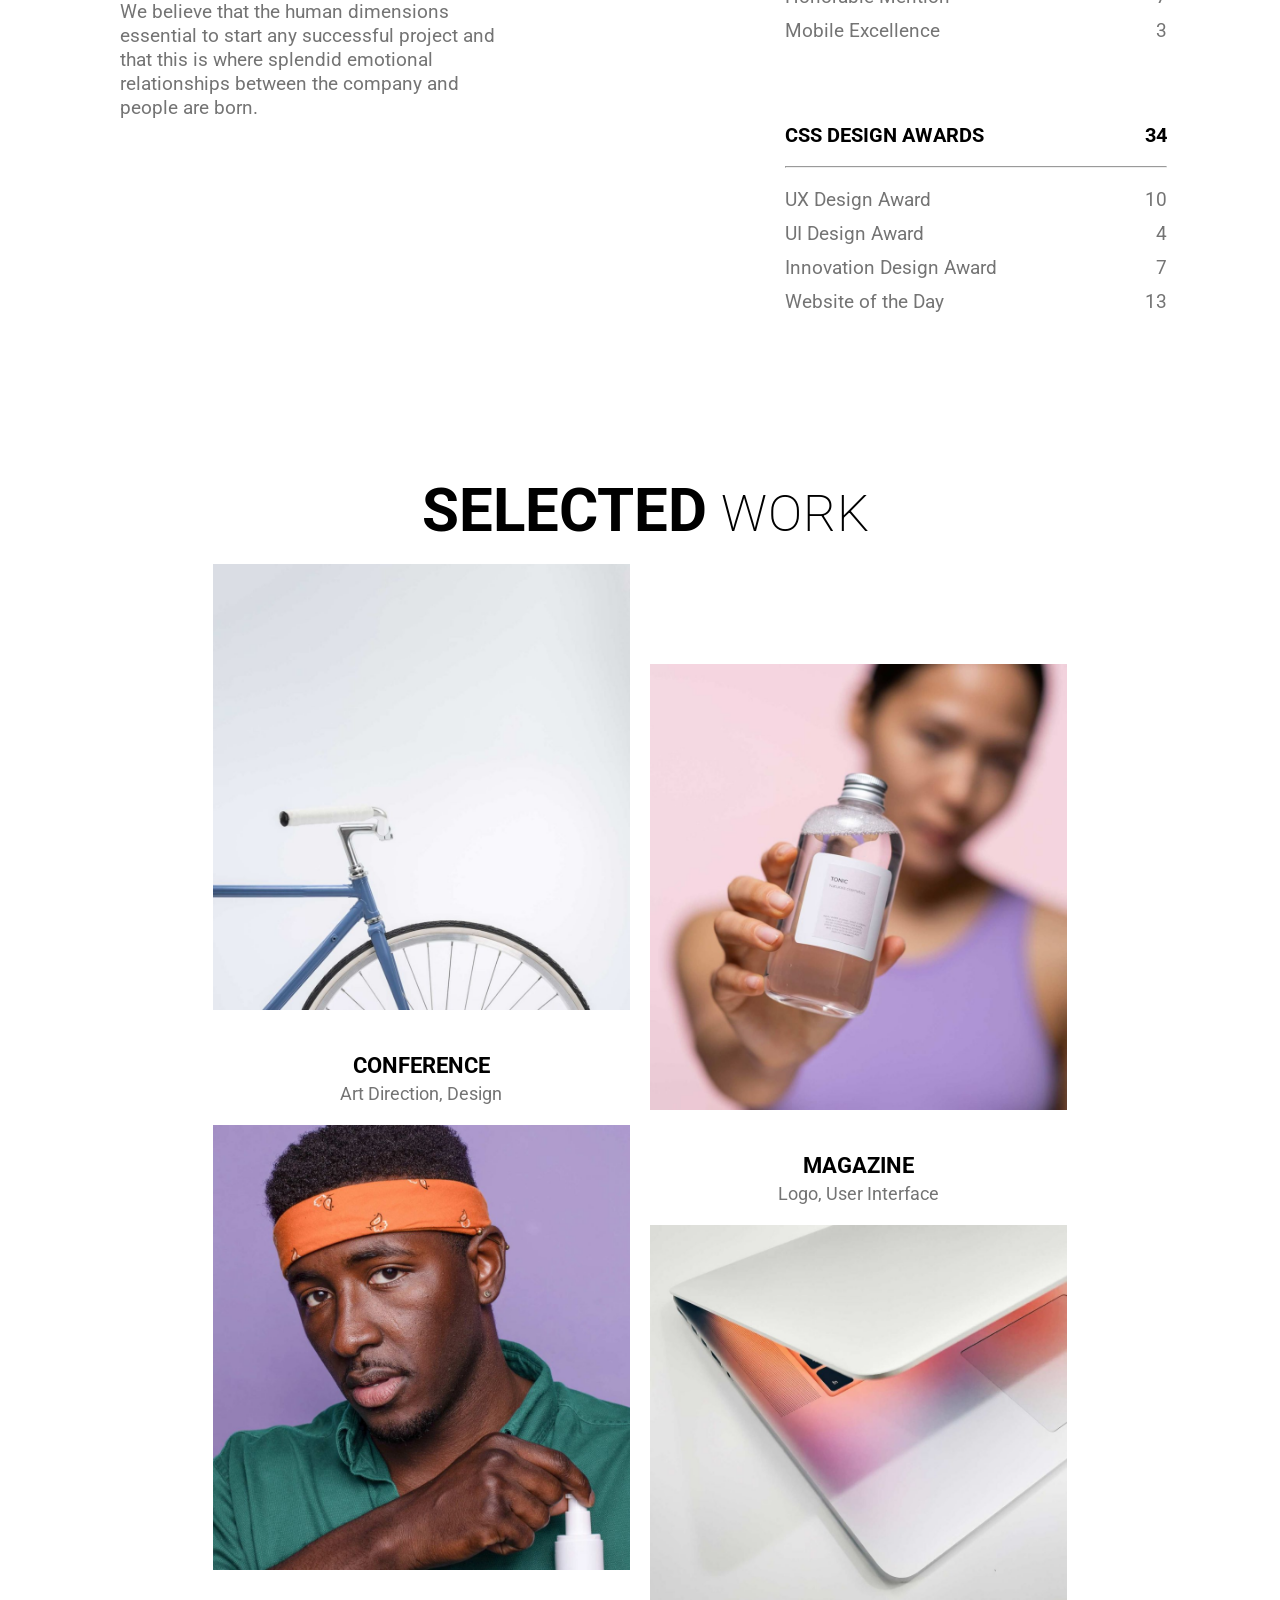
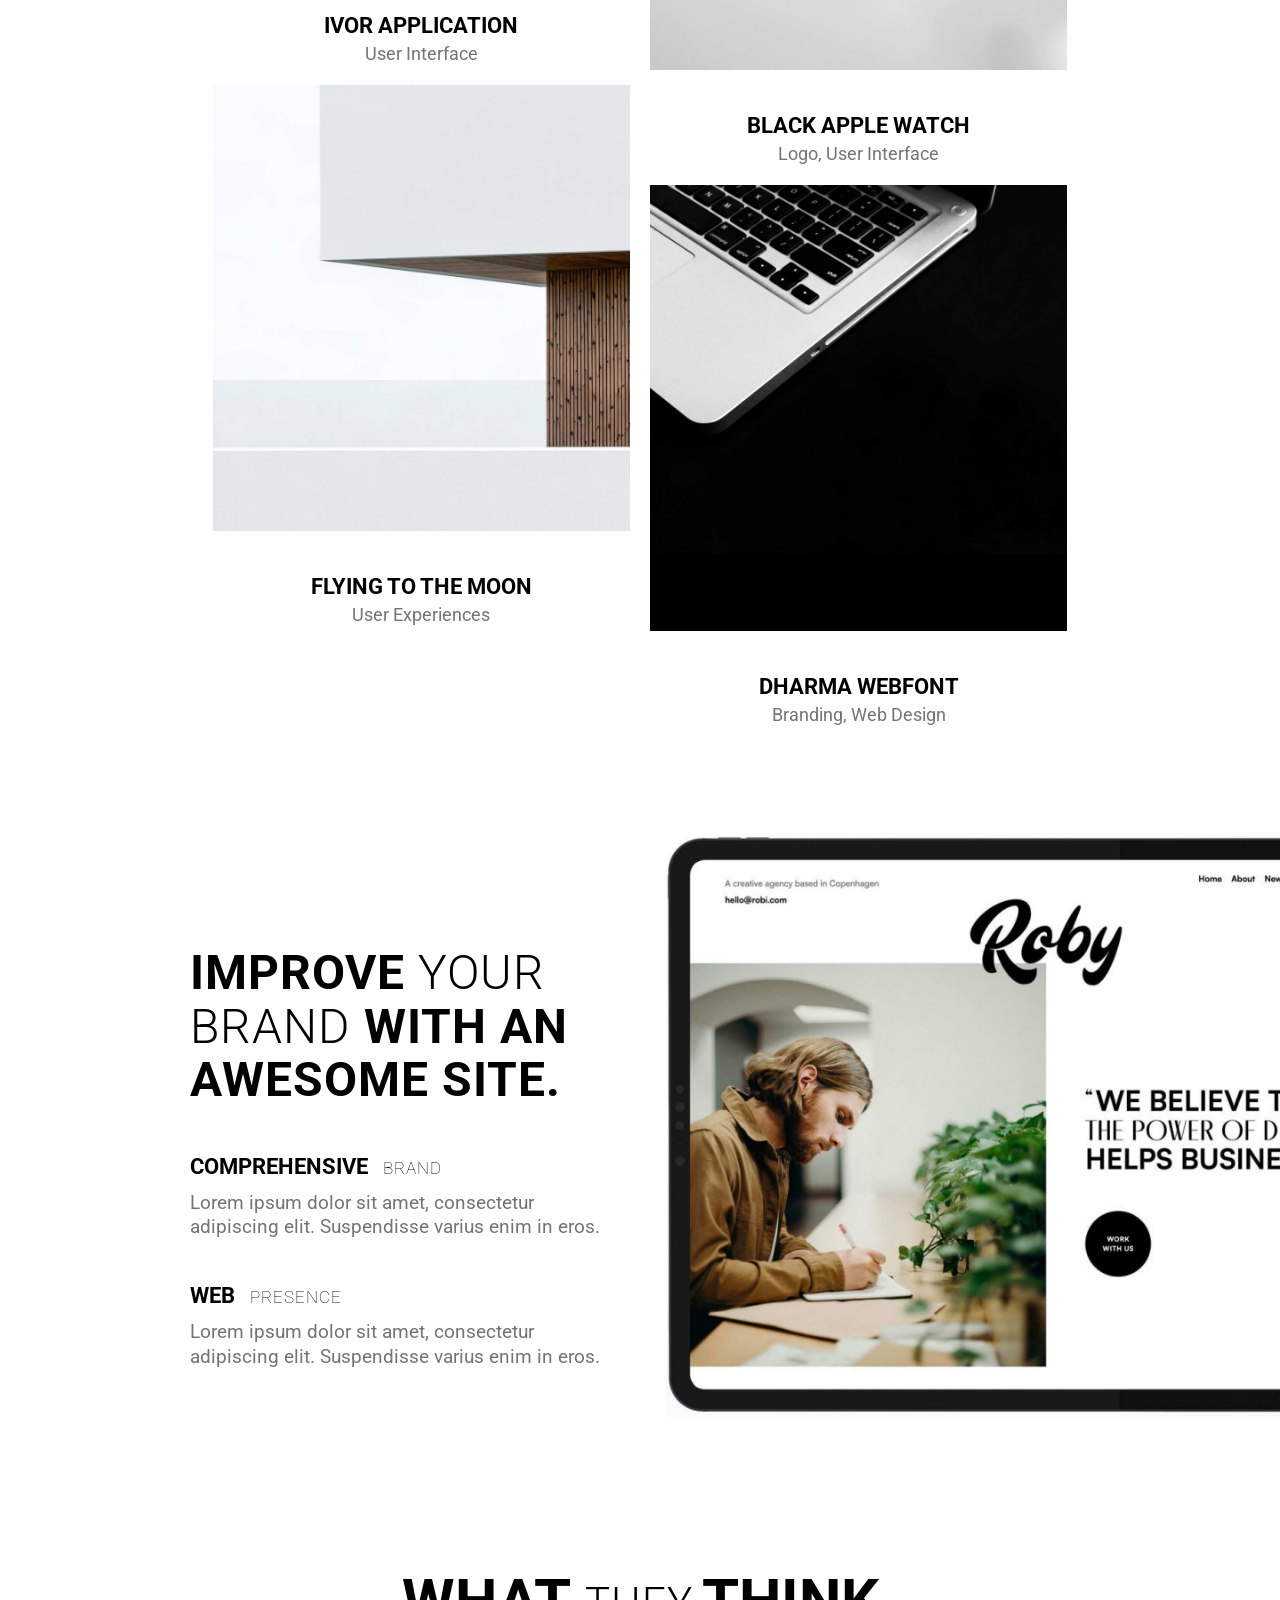
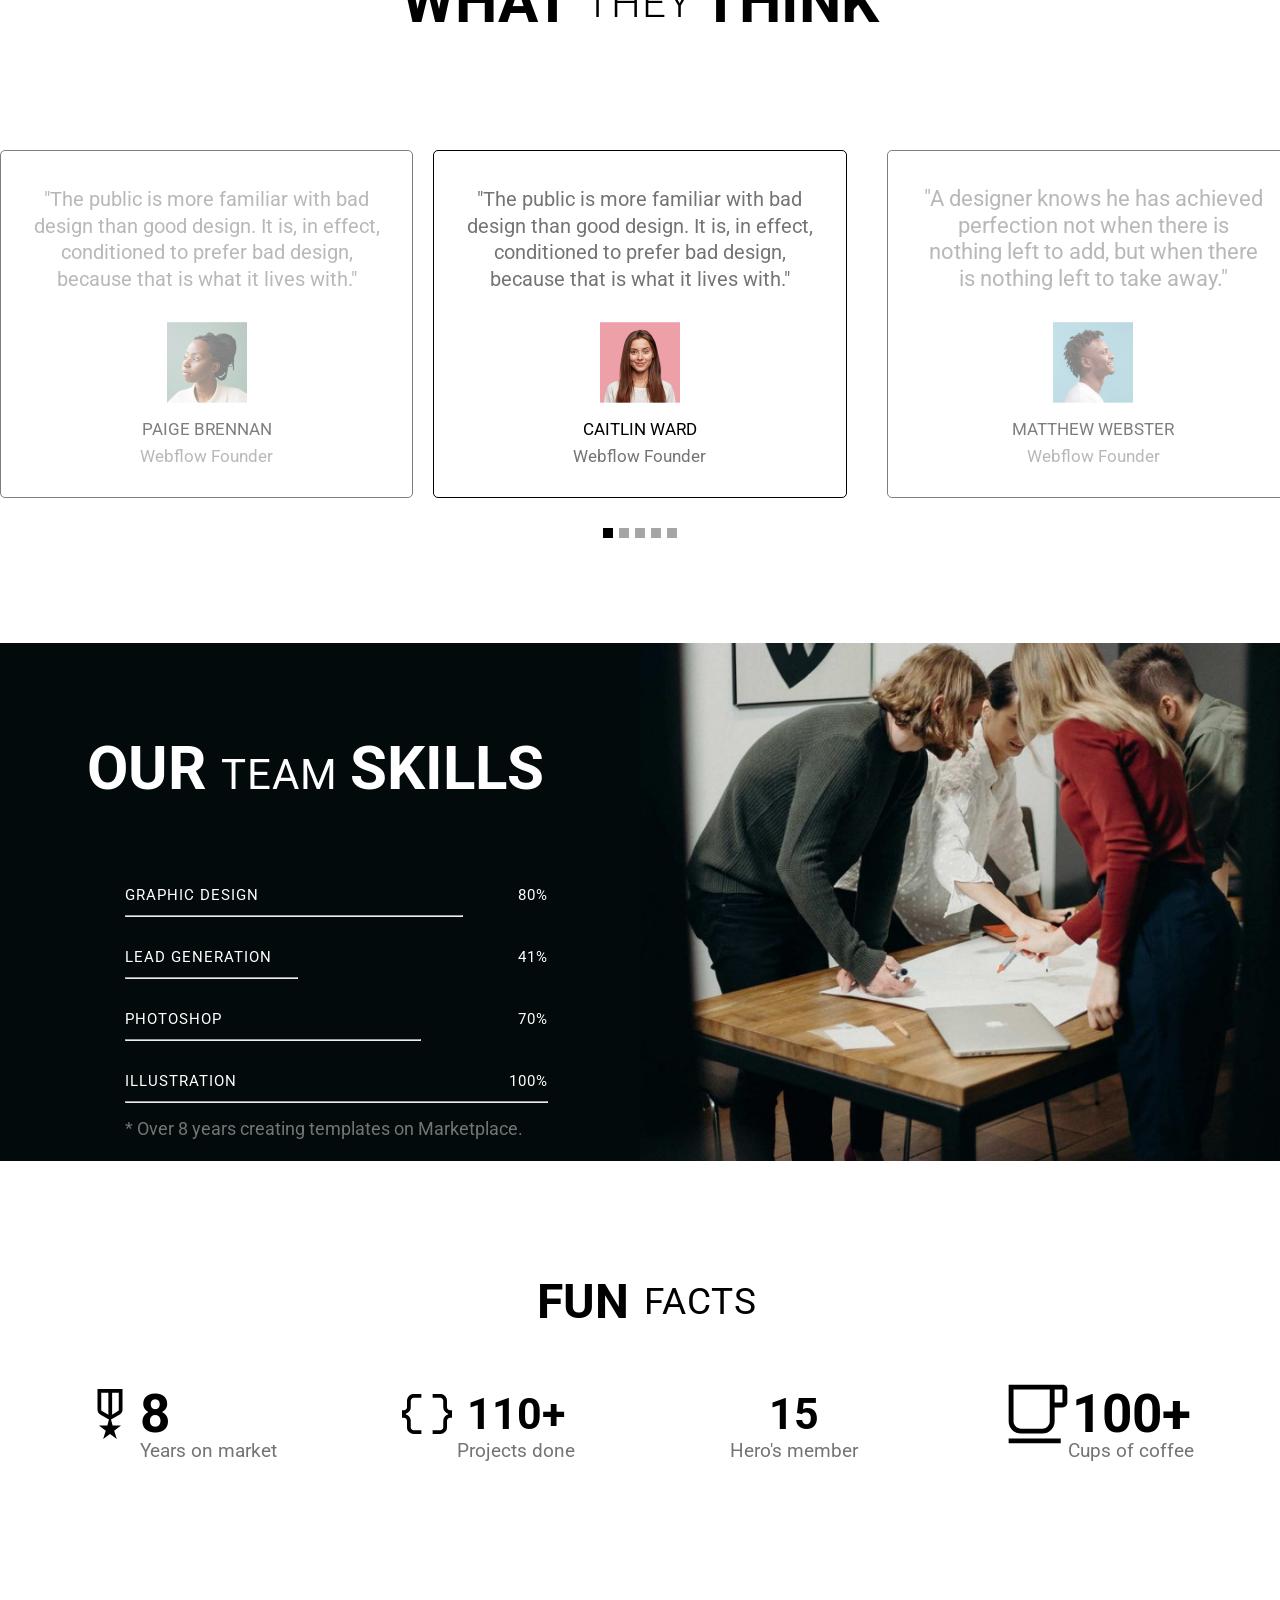
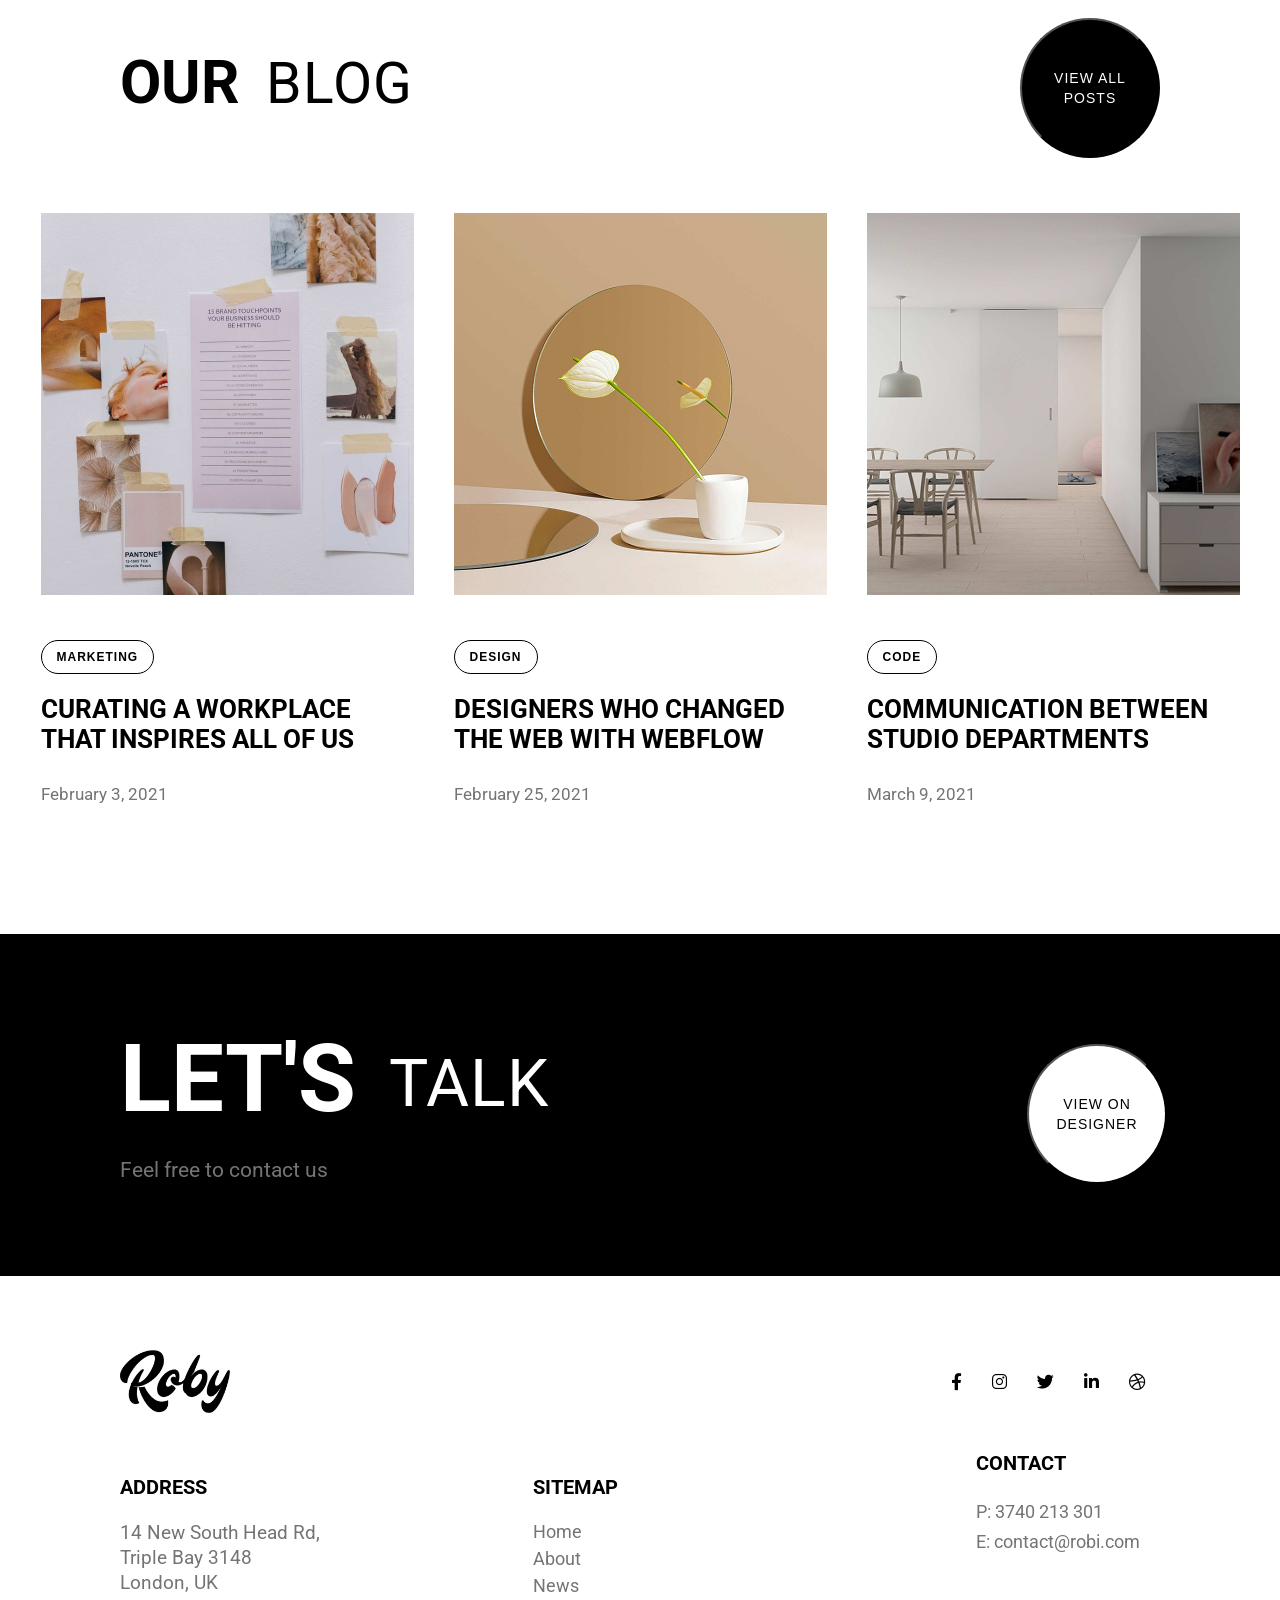
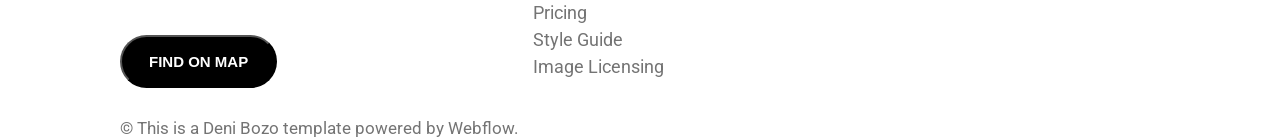
==== commit 12a73408: "feat: add 768px landing" ====
--- a/ROBY.html
+++ b/ROBY.html
@@ -12,36 +12,46 @@
     <header>
         <div>
             <p class="header">A creative agency based in Helsinki.</p>
-            <p class = "email">hello@robi.com</p>
-        </div>
-        <nav>
+            <p class="email">hello@robi.com</p>
+        </div>
+        
+        <input type="checkbox" id="burger-toggle" class="burger-toggle">
+        <label for="burger-toggle" class="burger-btn">
+            <span></span>
+            <span></span>
+            <span></span>
+        </label>
+        
+        <nav class="nav-container">
             <ul class="nav">
                 <li><a href="a">Home</a></li>
                 <li><a href="a">About</a></li>
                 <li><a href="a">News</a></li>
                 <li><a href="a">Contact</a></li>
-                <li><a href="a">Cart</a></li>
+                <li><a href="a">Cart (0)</a></li>
             </ul>
         </nav>
     </header>
-    <main>
+    <main> 
         <div class="roby">
             <img class="name" src="./assets/roby.png" alt="roby">
         </div>
         <div class="moto">
             <img class="man" src="./assets/man.png" alt="Мужик">
-            <h1>
-                <span class="x1">“</span>
-                <span class="bold">WE BELIEVE THAT<br></span>
-                <span class="regular">THE POWER OF DESIGN<br></span>
-                <span class="bold">HELPS <br>BUSINESSES</span>
-                <span class="x2">.”</span>
-            </h1>
-        </div>
-        <div class="circle_container">
-            <button class="circle">WORK<br>WITH US</button>
-        </div>
-        <div class="partners">
+            <div>
+                <h1>
+                    <span class="x1">“</span>
+                    <span class="bold">WE BELIEVE THAT<br></span>
+                    <span class="regular">THE POWER OF DESIGN<br></span>
+                    <span class="bold">HELPS <br>BUSINESSES</span>
+                    <span class="x2">.”</span>
+                </h1>
+                <div class="circle_container">
+                    <button class="circle">WORK<br>WITH US</button>
+                </div>
+            </div>
+        </div>
+         <div class="partners"> 
             <p>
                 <span >We partner with</span>
                 <span class="style1">forward-thinking</span>
@@ -51,7 +61,7 @@
                 <img class="partners_icons" src="./assets/partners.png" alt="partners">
             </div>
         </div>
-        <section class="section1">
+        <section class="section1"> 
             <div class="agency">
                 <h2>
                     <span class="bold">THE PERFECT<br></span>
@@ -93,7 +103,7 @@
                 </ul>
             </div>
         </section>
-        <section class="work">
+        <section class="work"> 
             <h2>
                 <span class="bold">selected</span>
                 <span class="regular3">work</span>
@@ -123,7 +133,7 @@
                 </div>
             </div>
         </section>
-        <section class="web">
+        <section class="web"> 
             <div>
                 <h2>
                     <span class="bold2">Improve</span>
@@ -142,9 +152,10 @@
                 </h4>
                 <p class="regular9">Lorem ipsum dolor sit amet, consectetur adipiscing elit. Suspendisse varius enim in eros.</p>
             </div>
-            <img src="./assets/website.png" alt="Website">
-        </section>
-        <section>
+            <img src="./assets/website.png" alt="Website" class="pc">
+            <img src="./assets/phone.png" alt="Phone" class="phone">
+        </section>
+        <section class="think_section"> 
             <h2 class="think">
                 <span class="bold">what</span>
                 <span class="regular6">they</span>
@@ -178,7 +189,7 @@
                 <div class="rectangle"></div>
             </div>
         </section>
-        <section class="team_skills">
+        <section class="team_skills"> 
             <div class="skills-block">
                 <h2>
                     <span>our</span>
@@ -207,7 +218,7 @@
             </div>
             <img src="./assets/team.png" alt="team">
         </section>
-        <section class="facts_section">
+        <section class="facts_section"> 
             <h2>
                 <span class="bold3">fun</span>
                 <span class="regular8">facts</span>
@@ -244,7 +255,7 @@
                 </div>
             </div>
         </section>
-        <section class="blog_section">
+        <section class="blog_section"> 
             <div class="blog_head">
                 <h2>
                     <span class="bold">our</span>
@@ -280,7 +291,7 @@
                     <p>March 9, 2021</p>
                 </div>
             </div>
-        </section>
+        </section> 
         <section class="contact">
             <div>
                 <h2>
@@ -291,8 +302,8 @@
             </div>
             <button class="circle3">view on <br>designer</button>
         </section>
-    </main>
-    <footer>
+    </main> 
+    <footer> 
         <div class="social_logo">
             <img src="./assets/roby.png" alt="roby">
             <div class="social-icons">
@@ -326,11 +337,13 @@
             </div>
             <div class="contactf">
                 <h5>contact</h5>
-                <p>P: 3740 213 301</p>
-                <p>E: contact@robi.com</p>
+                <p>
+                    <span>P: 3740 213 301 <br></span>
+                    <span>E: contact@robi.com</span>
+                </p>
             </div>
         </div>
         <p class="copyright">&copy; This is a Deni Bozo template powered by Webflow.</p>
-    </footer>
+    </footer> 
 </body>
 </html>
--- a/style.css
+++ b/style.css
@@ -7,6 +7,10 @@
     font-size: 10px;
 }
 
+.phone
+{
+    display: none;
+}
 body{
     font-family: Roboto;
     color: rgba(116, 116, 116, 1);
@@ -27,10 +31,6 @@
 {
     color:black;
 }
-nav
-{
-    margin-right: 3rem;
-}
 .nav{
     margin-top: 3.1rem;
     list-style: none;
@@ -42,15 +42,36 @@
     color:black;
     font-weight: bold;
 }
+.burger-toggle {
+    display: none;
+}
+
+.burger-btn {
+    display: none;
+    cursor: pointer;
+    padding: 10px;
+    margin-top: 3.1rem;
+}
+
+.burger-btn span {
+    display: block;
+    width: 30px;
+    height: 3px;
+    background-color: black;
+    margin: 5px 0;
+}
 main
 {
     margin-top: 11.5rem;
 }
+
 .man
 {
     width: 51.4%;
-    height: auto;
+    height: 60rem;
+    overflow: hidden; 
     margin-left: 0.3rem;
+    object-fit: cover;
 }
 .moto
 {
@@ -59,7 +80,7 @@
 .x1{
     font-size: 6rem;
     margin-right: -1rem;
-    padding-top: 1000px;
+    padding-top: 100rem;
 
 }
 .x2{
@@ -94,7 +115,7 @@
 }
 .name
 {
-    width: 28.6%;
+    max-width: 28.6%;
     height: auto;
     position: absolute;
     top: 6.1rem;
@@ -102,7 +123,6 @@
 .circle_container
 {
     display:flex;
-    justify-content: center;
 }
 .circle {
     width: 14rem; 
@@ -116,11 +136,10 @@
     text-align: center;
     font-size: 1.4rem;
     font-weight: regular;
-    position: absolute;
-    margin-top: -17rem;
-    margin-left: 30.4rem;
     line-height: 2rem;
     letter-spacing: 0.1rem;
+    margin-top: 8rem;
+    margin-left: 6rem;
 }
 .partners
 {
@@ -146,7 +165,7 @@
 }
 .partners_icons
 {
-    width: 102.3rem;
+    max-width: 102.3rem;
     height: auto;
     margin-left: 6.2rem;
 }
@@ -218,7 +237,7 @@
 {
     text-align: center;
     margin-left: 1.2rem;
-    margin-top:-0.4rem; 
+    margin-top:-0.2rem; 
 }
 .regular3
 {
@@ -270,7 +289,7 @@
     justify-content: space-between;
     margin-top: 9rem;
 }
-.web img
+.pc
 {
     width: 48vw;
     height: auto;
@@ -325,10 +344,16 @@
     font-size: 1.9rem;
     line-height: 2.47rem;
 }
+.think_section
+{
+    width: 100vw;
+    object-fit: cover;
+    overflow: hidden;
+}
 .think
 {
     text-align: center;
-    margin-top: 15.3rem;
+    margin-top: 15.5rem;
     
 }
 .regular6
@@ -338,14 +363,17 @@
     line-height: 7.2rem;
     font-weight: 300;
     margin-left :0.7rem;
-    margin-right: 0.6rem;
+    margin-right: 0.2rem;
+    position: relative;
+    top: -0.5rem;
+    letter-spacing: 1px;
 }
 .cards
 {
     display: flex;
     justify-content: center;
     gap: 2rem;
-    margin-top: 10.5rem;
+    margin-top: 10.6rem;
 }
 .cards div
 {
@@ -430,18 +458,20 @@
 {
     display: flex;
     margin-top: 10.5rem;
+
 }
 .skills-block
 {
+    flex: 1;
+    
+    background-color:rgba(2, 10, 12, 1);
+    text-align: center;
+}
+.team_skills img
+{
     width: 50vw;
-    height: 60rem;
-    background-color:rgba(2, 10, 12, 1);
-    text-align: center;
-}
-.team_skills img
-{
-    width: 50vw;
-    height: min-content;
+    height: auto;
+
 }
 .team_skills h2
 {
@@ -507,6 +537,7 @@
 {
     margin-top: 11.5rem;
     text-align: center;
+
 }
 .facts_section h2
 {
@@ -530,13 +561,15 @@
     font-weight: normal;
     letter-spacing: 1px;
 }
-.facts
-{
+.facts {
     display: grid;
-    grid-template-columns: repeat(4, 26rem);
-    gap: 5rem;
-    text-align: center;
-    margin: 0 12rem;
+    grid-template-columns: repeat(auto-fit, minmax(25rem, 1fr)); 
+    gap: 3rem; 
+    text-align: center;
+    margin: 6rem 20% 0; 
+    max-width: 120rem; 
+    margin-left: auto;
+    margin-right: auto;
 }
 .facts img
 {
@@ -616,7 +649,8 @@
     display: flex;
     justify-content: center;
     gap:4rem;
-    margin-top: 6rem;
+    margin-top: 5.5rem;
+    flex-wrap: wrap;
 }
 .blog_section img
 {
@@ -630,7 +664,7 @@
 }
 .post_buttons
 {
-    margin-top: 4rem;
+    margin-top: 4.5rem;
     width:fit-content;
     padding: 0 1.5rem;
     height: 34px;
@@ -770,6 +804,8 @@
 .sitemapf
 {
     margin-top: 6.2rem;
+    position: relative;
+    right: 6rem;
 }
 .sitemapf ul
 {
@@ -784,6 +820,11 @@
     margin-top: 3.8rem;
     position: relative;
     right: 2rem;
+}
+.contactf p
+{
+    margin-top: 1rem;
+    line-height: 30px;
 }
 .map
 {
@@ -805,4 +846,93 @@
     margin-top: 3rem;
     font-size: 1.7rem;
 }
-
+@media (max-width: 768px) {
+    .burger-btn {
+        display: block;
+    }
+    
+    .nav-container {
+        display: none;
+        width: 100%;
+    }
+    
+    .nav {
+        flex-direction: column;
+        margin-top: 1rem;
+        gap: 1rem;
+        padding-bottom: 2rem;
+    }
+    
+    .burger-toggle:checked ~ .nav-container {
+        display: block;
+    }
+    .name
+    {
+        display: none;
+    }
+    .man
+    {
+        display: none;
+    }
+    .moto
+    {
+        justify-content: center;
+        text-align: center;
+        background-image:url(./assets/man2.png);
+        margin-top: -8rem;
+    }
+    .moto h1
+    {
+        color: aliceblue;
+        margin-top: 58.5rem;
+    }
+    .moto button
+    {
+        color:black;
+        background-color:aliceblue;
+        margin: 0 auto;
+        border:none;
+        margin-bottom: 2rem;
+    }
+    .partners_icons
+    {
+        width: 75rem;
+        margin-right: 5rem;
+    }
+    .section1
+    {
+        gap: 3rem;
+    }
+    .pc
+    {
+        display: none;
+    }
+    .phone
+    {
+        display: block;
+        width: 30rem;
+        height: auto;
+    }
+    .web
+    {   
+        margin: 0 3.5rem;
+        margin-top: 10rem;
+    }
+    .web div
+    {
+        margin-left: 0rem;
+    }
+    .team_skills img
+    {
+        display: none;
+    }
+    .team_skills div
+    {
+        margin: 0 auto;
+    }
+    .sitemapf
+    {
+        display: none;
+    }
+
+}
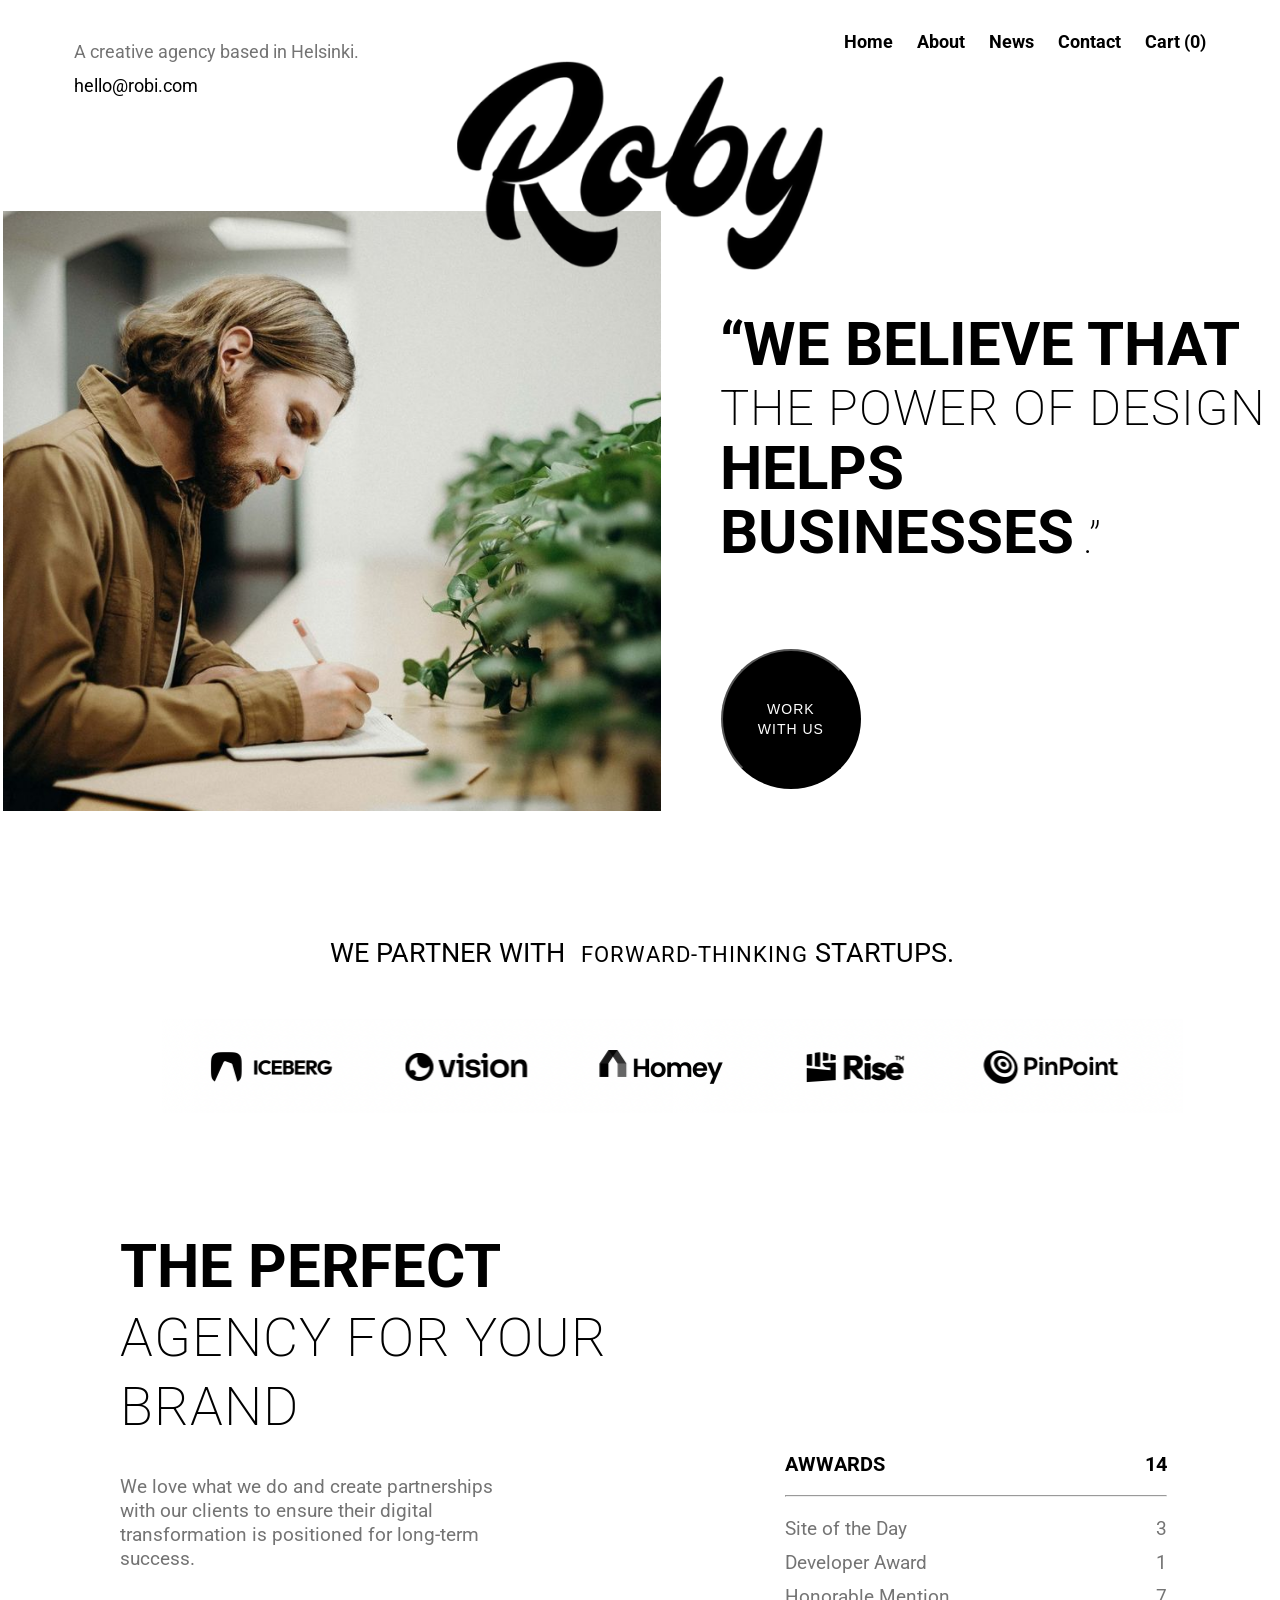
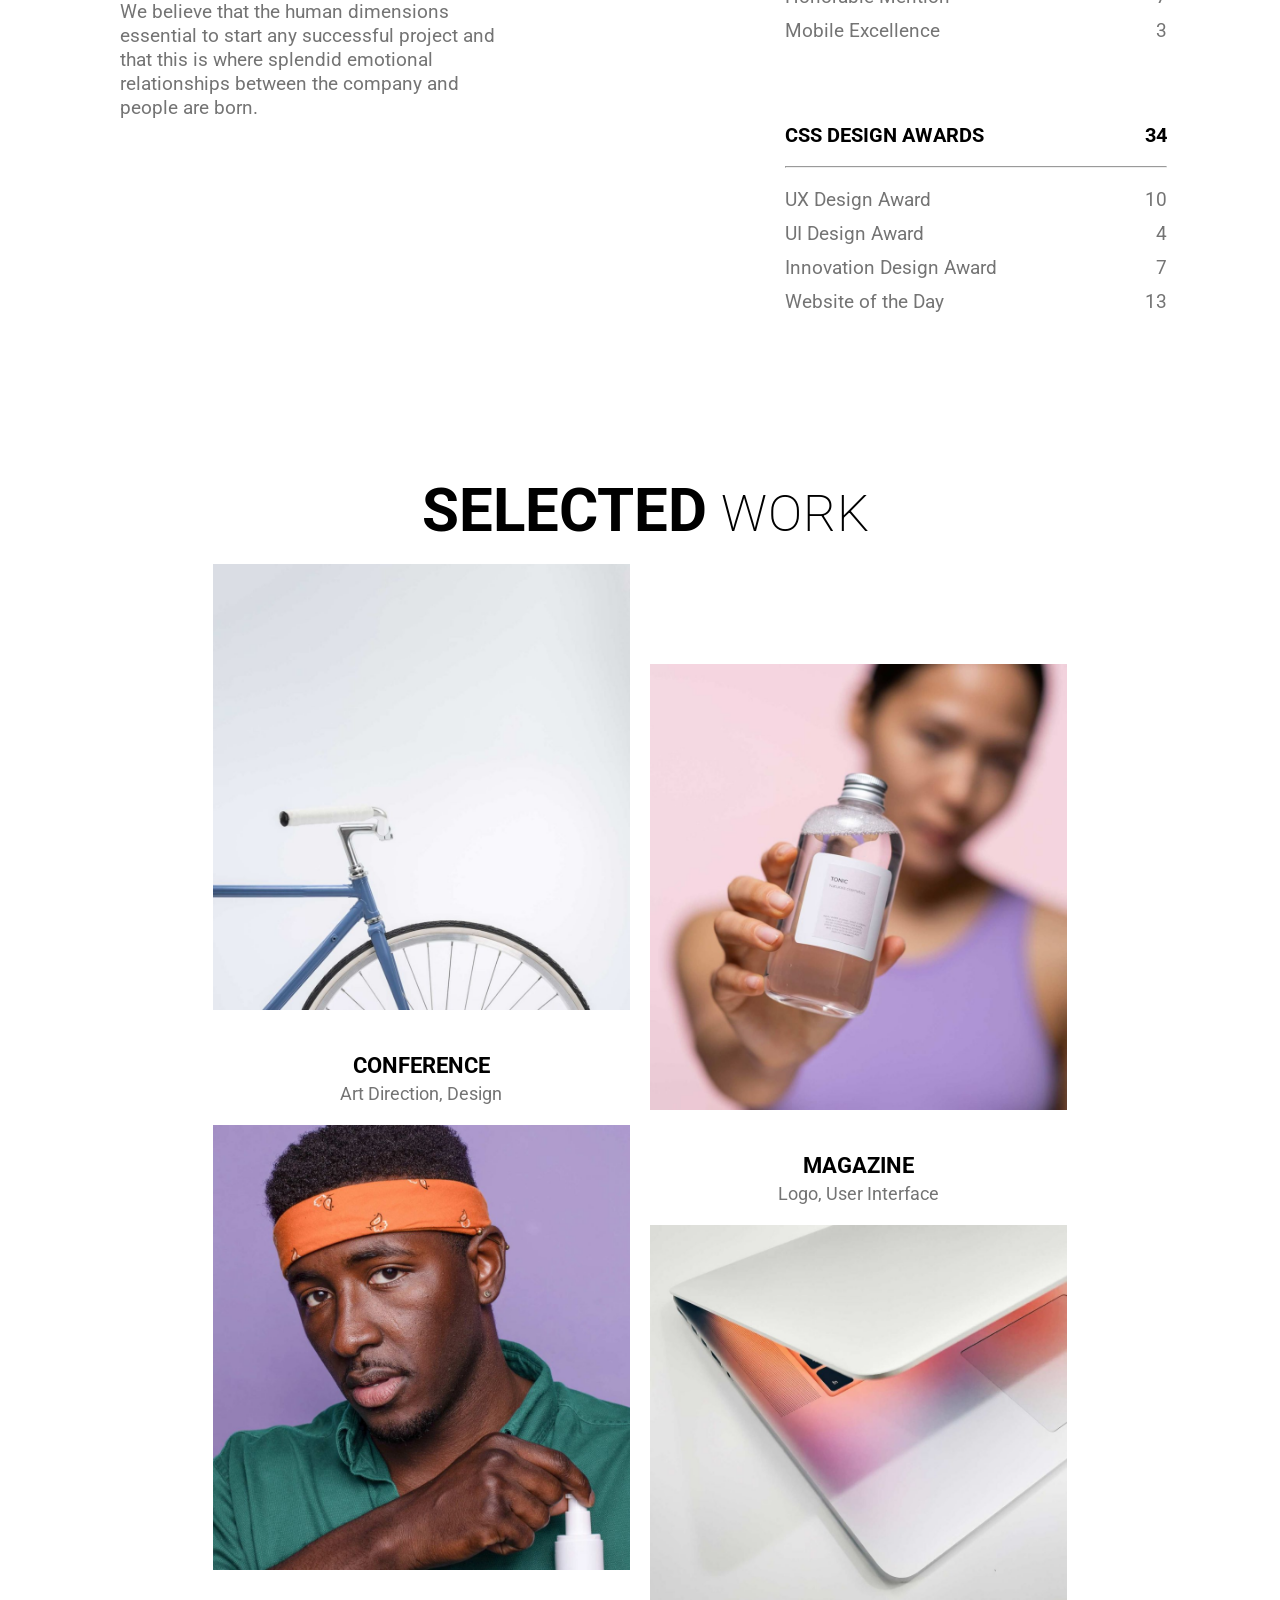
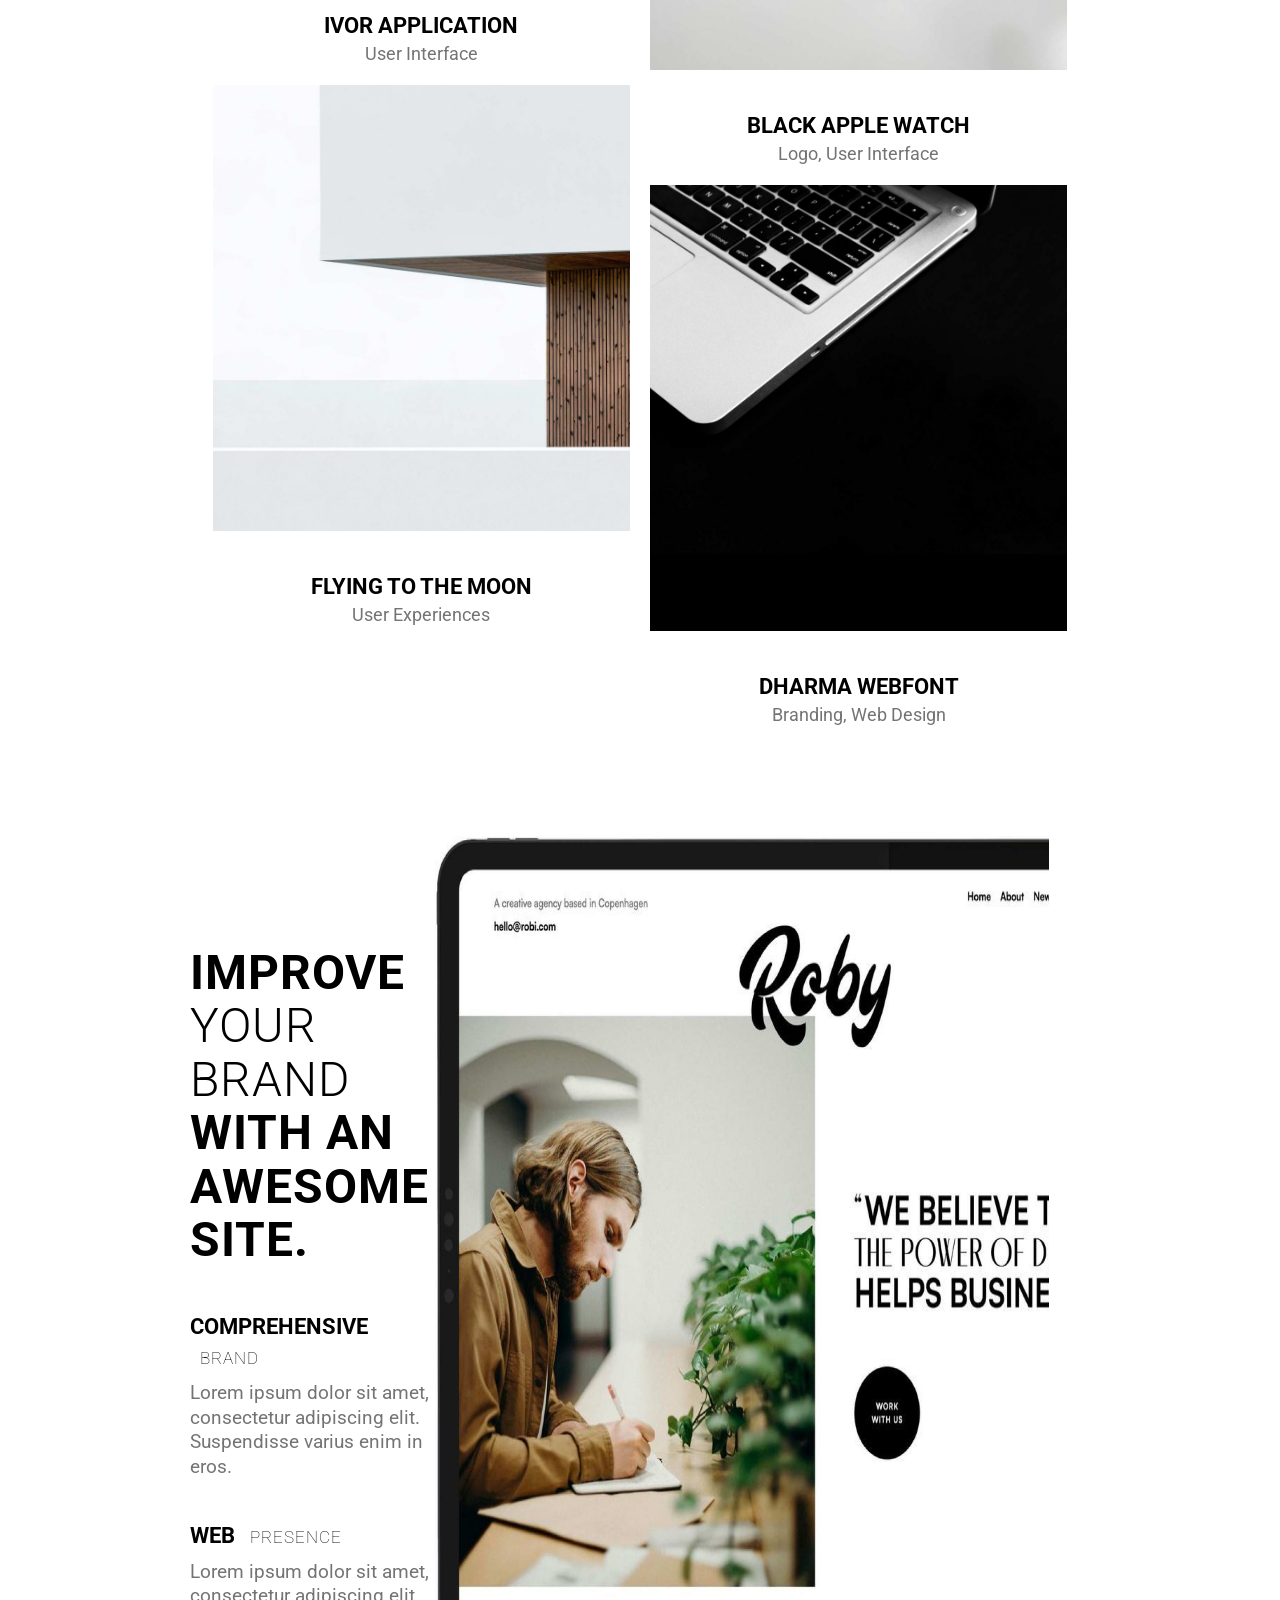
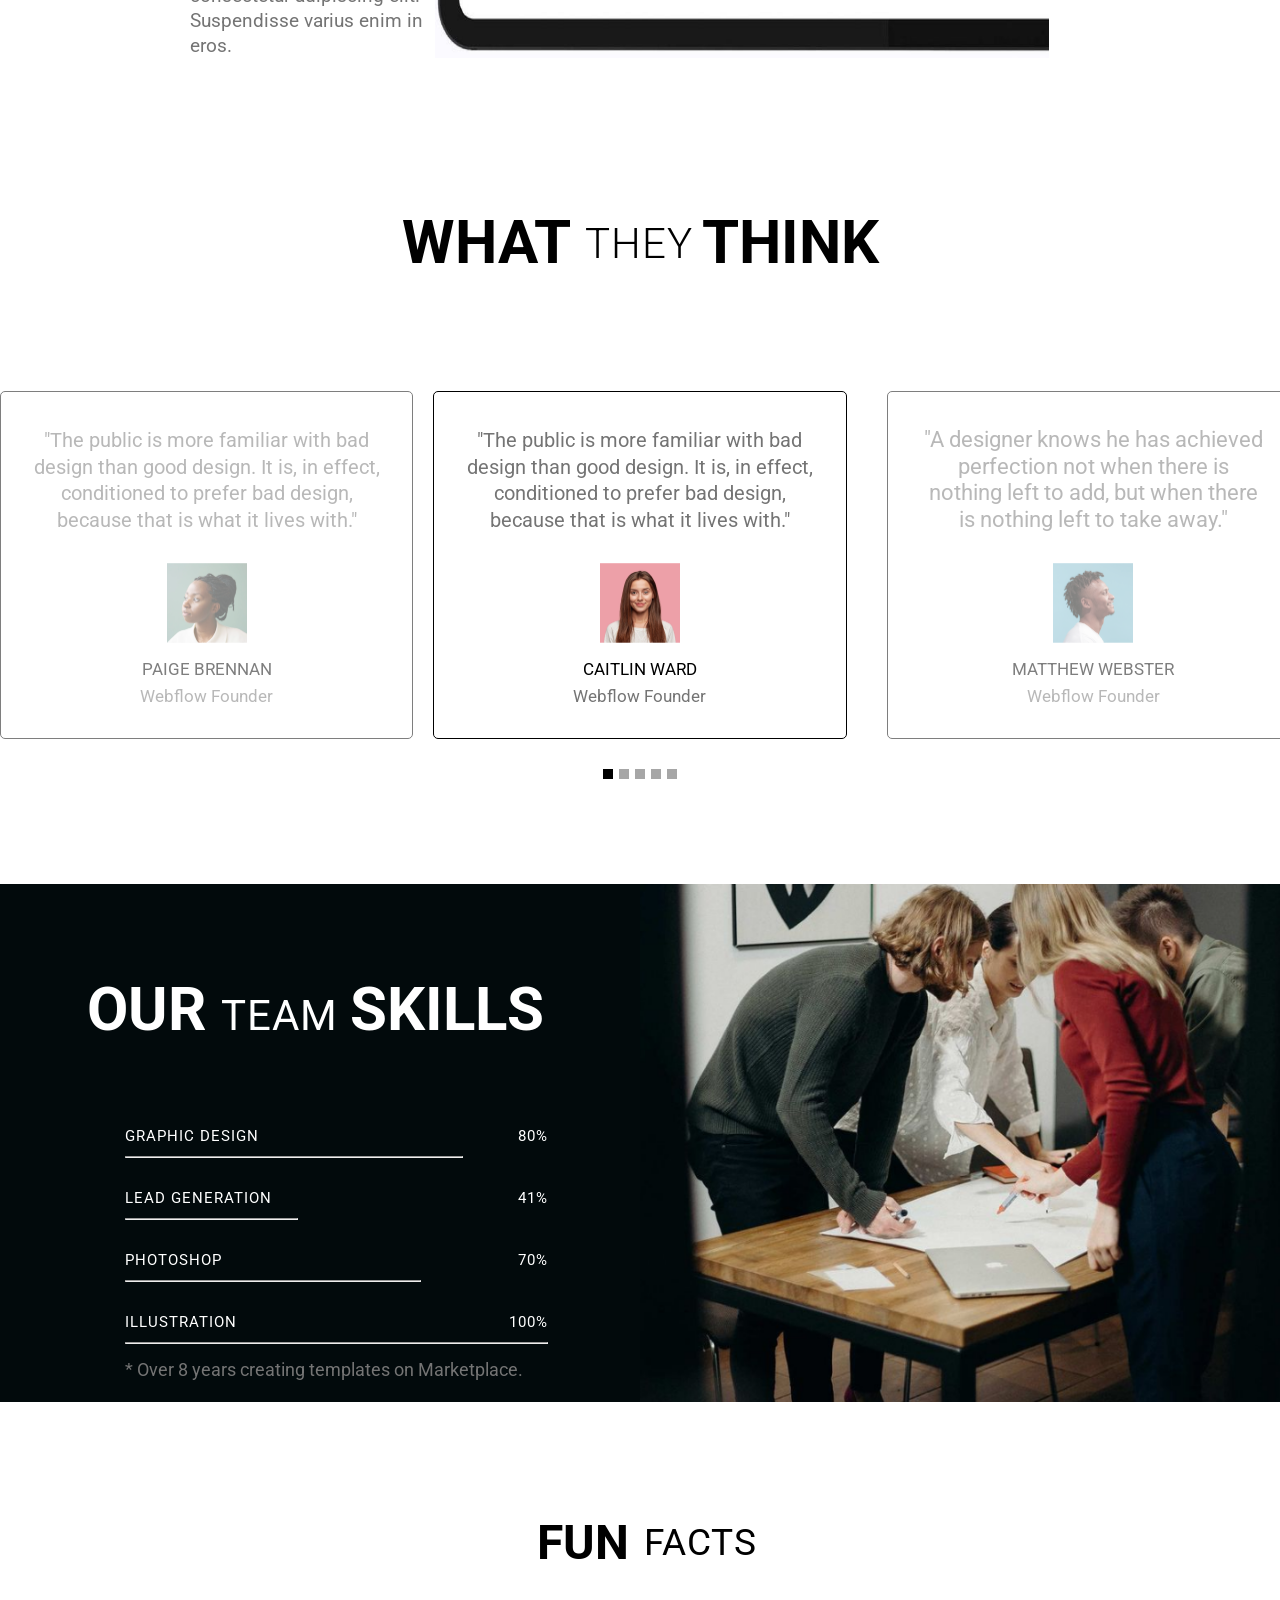
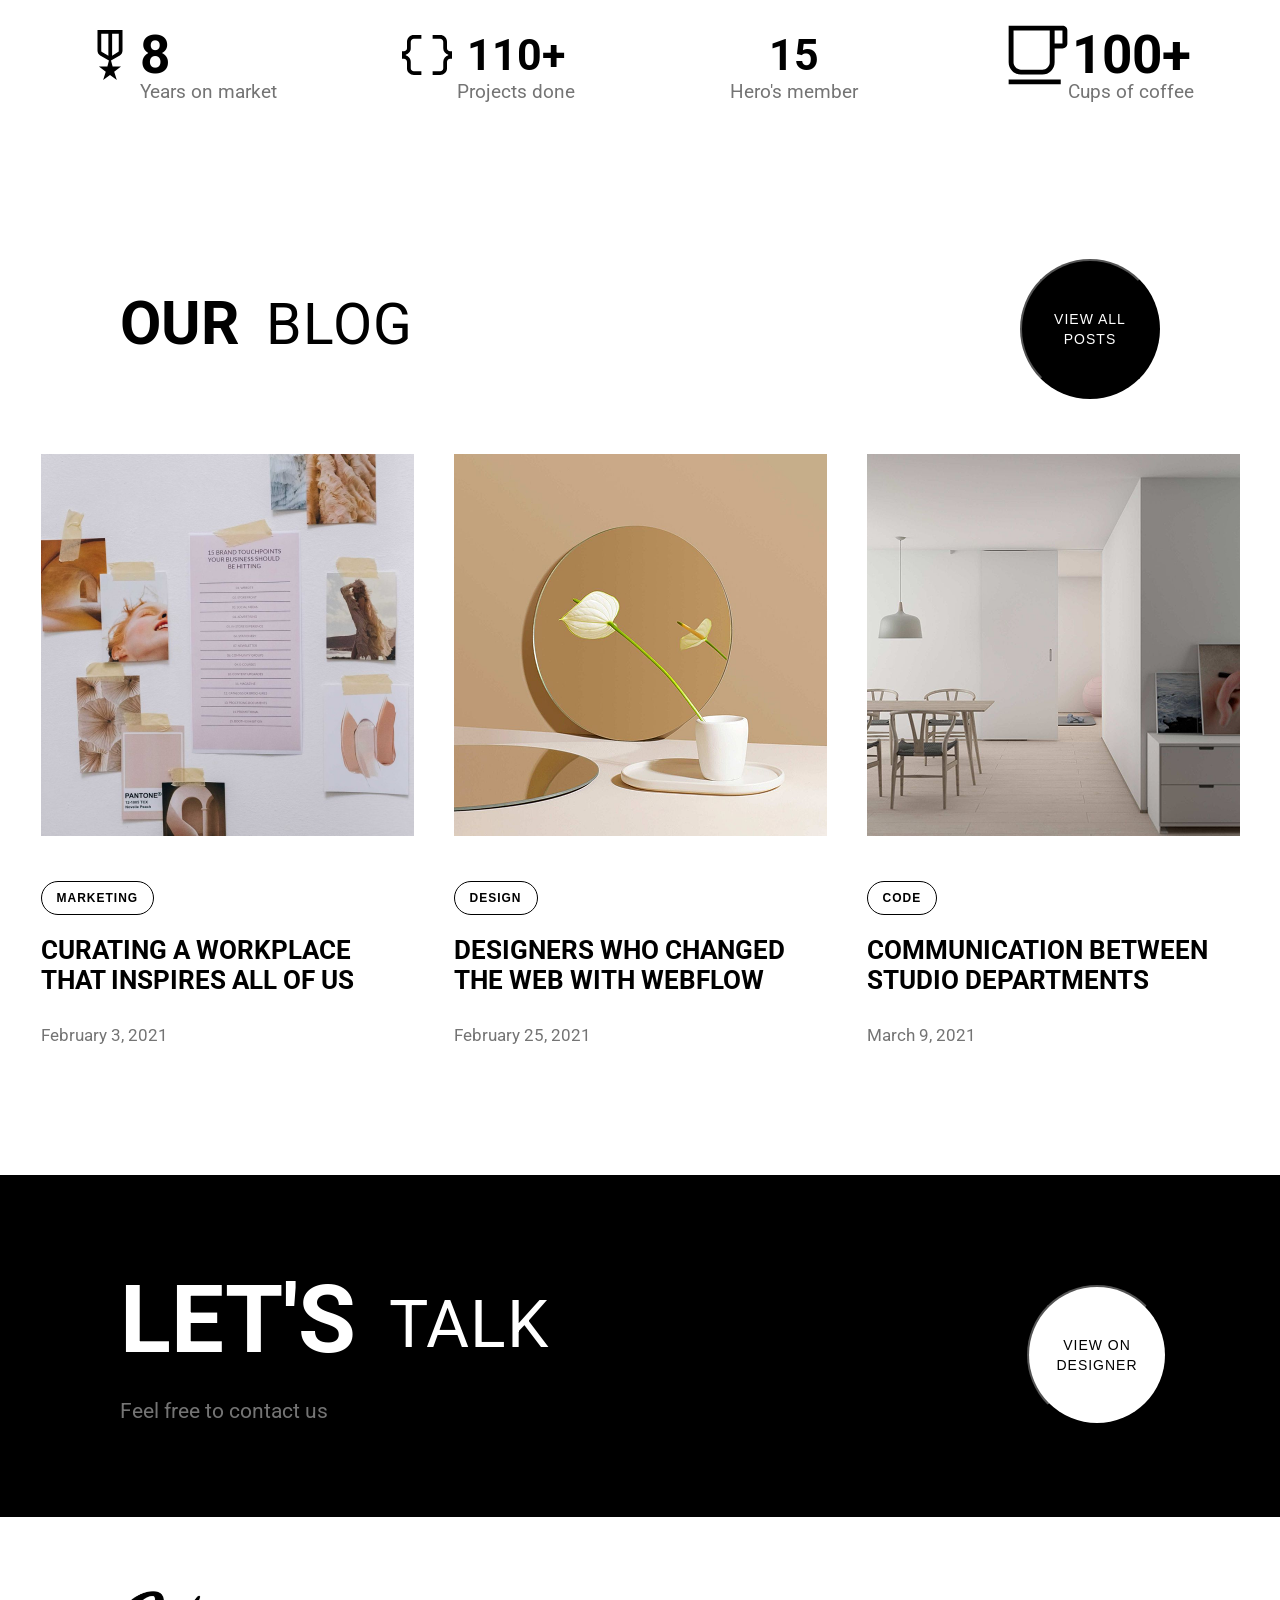
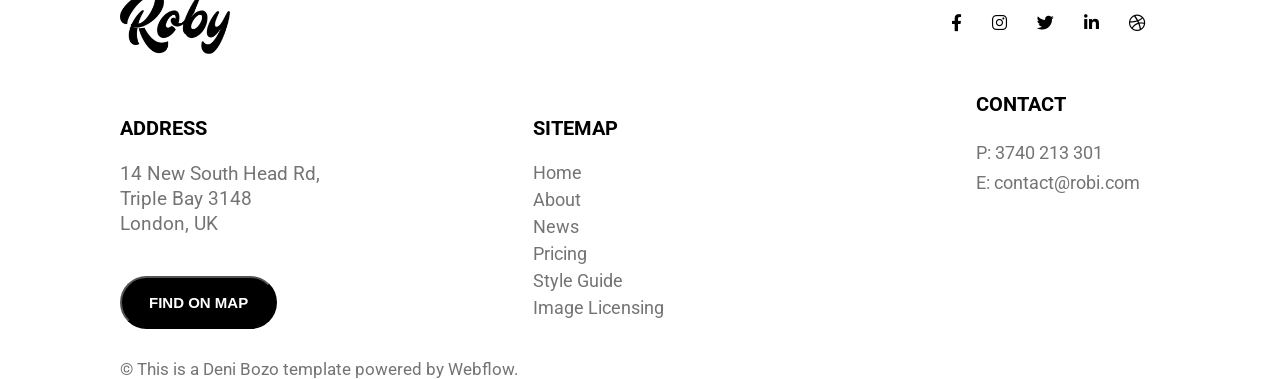
==== commit 6286b517: "feat: add mobile viewport" ====
--- a/ROBY.html
+++ b/ROBY.html
@@ -10,6 +10,7 @@
 </head>
 <body>
     <header>
+        <img src="./assets/roby.png" alt="roby_header">
         <div>
             <p class="header">A creative agency based in Helsinki.</p>
             <p class="email">hello@robi.com</p>
@@ -153,7 +154,10 @@
                 <p class="regular9">Lorem ipsum dolor sit amet, consectetur adipiscing elit. Suspendisse varius enim in eros.</p>
             </div>
             <img src="./assets/website.png" alt="Website" class="pc">
-            <img src="./assets/phone.png" alt="Phone" class="phone">
+            <div class="phone_div">
+                <img src="./assets/phone.png" alt="Phone" class="phone">
+            </div>
+            
         </section>
         <section class="think_section"> 
             <h2 class="think">
--- a/style.css
+++ b/style.css
@@ -165,7 +165,8 @@
 }
 .partners_icons
 {
-    max-width: 102.3rem;
+
+    width: 80%;
     height: auto;
     margin-left: 6.2rem;
 }
@@ -456,14 +457,14 @@
 }
 .team_skills
 {
+    max-width: 100vw;
     display: flex;
     margin-top: 10.5rem;
 
 }
 .skills-block
 {
-    flex: 1;
-    
+    width: 50VW;
     background-color:rgba(2, 10, 12, 1);
     text-align: center;
 }
@@ -677,6 +678,7 @@
     border-radius:20px;
     border-width:1px;
     background-color:white;
+    
 
 }
 button:hover
@@ -692,6 +694,7 @@
     font-size: 2.6rem;
     width:37.3rem;
     color:black;
+
 }
 .blogs p
 {
@@ -846,6 +849,10 @@
     margin-top: 3rem;
     font-size: 1.7rem;
 }
+header img
+{
+    display: none;
+}
 @media (max-width: 768px) {
     .burger-btn {
         display: block;
@@ -880,11 +887,13 @@
         text-align: center;
         background-image:url(./assets/man2.png);
         margin-top: -8rem;
+        background-repeat:no-repeat;
     }
     .moto h1
     {
         color: aliceblue;
         margin-top: 58.5rem;
+        margin-left: 0rem;
     }
     .moto button
     {
@@ -896,16 +905,43 @@
     }
     .partners_icons
     {
-        width: 75rem;
+        width: 100vw;
         margin-right: 5rem;
+        overflow: hidden;
+        object-fit: cover;
     }
     .section1
     {
-        gap: 3rem;
+        display: flex;
+        flex-wrap: wrap;
+        justify-content: center;
+        
+    }
+    .agency
+    {
+        text-align: center;
+        margin: 0 auto;
+    }
+    .agency p
+    {
+        text-align:justify;
+        width:auto;
+        margin: 0 3rem;
+        margin-bottom: 5rem;
+    }
+    .awwards
+    {
+
+        flex: 1;
+        margin: 0 3rem;
     }
     .pc
     {
         display: none;
+    }
+    .phone_div
+    {
+        overflow: hidden;
     }
     .phone
     {
@@ -930,9 +966,161 @@
     {
         margin: 0 auto;
     }
+    .blog_head
+    {
+        padding-bottom: 5rem;
+    }
     .sitemapf
     {
         display: none;
     }
-
-}
+    .skills-block
+    {
+        flex: 1;
+        padding-bottom: 10rem;
+    }
+    .x1
+    {
+        margin-right: 0rem;
+    }
+    .graphic
+    {
+        width: 80vw;
+    }
+    .blog_section div
+    {
+        width: 70vw;
+        margin: 0 auto;
+    }
+    .blog_section img
+    {
+        width: 100%;
+        margin: 0 auto;
+    }
+    .blog_section h3
+    {
+        width: 100%;
+    }
+    .blogs
+    {
+        margin-top: 10rem;
+    }
+    .post_buttons
+    {
+        margin-left: auto;
+        margin-right: auto;
+    }
+
+}
+@media (max-width:560px) {
+    .contact
+    {
+        flex-wrap: wrap;
+        justify-content: center;
+        padding-bottom: 5rem;
+    }
+    footer
+    {
+        display: flex;
+        flex-wrap: wrap;
+        justify-content: center;
+
+    }
+    .prelast
+    {
+        flex-wrap: wrap;
+        justify-content: center;
+    }
+    .social_logo
+    {
+        flex-wrap: wrap;
+        justify-content: center;
+    }
+    .contactf
+    {
+        justify-content: center;
+    }
+    .moto h1
+    {
+        margin-top: 40rem;
+    }
+}
+@media (max-width:320px) {
+    html {
+        font-size: 8px;
+    }
+    header img
+    {
+        margin-top: 15%;
+        display: block;
+        width: 10rem;
+        height: 5.5rem;
+    }
+    header div
+    {
+        display: none;
+    }
+    .section1
+    {
+        display: flex;
+        flex-wrap: wrap;
+        justify-content: center;
+        
+    }
+    .agency
+    {
+        text-align: center;
+        margin: 0 auto;
+    }
+    .agency p
+    {
+        text-align:justify;
+        width:auto;
+        margin: 0 3rem;
+        margin-bottom: 5rem;
+    }
+    
+
+    .work_images img
+    {
+        width: 80vw;
+    }
+    .work_images
+    {
+        flex-direction: column;
+    }
+    .phone
+    {
+        display: none;
+    }
+    .blog_head
+    {
+        flex-direction: column;
+        margin: 0 auto;
+    }
+    
+    
+    footer
+    {
+        display: flex;
+        flex-wrap: wrap;
+        justify-content: center;
+
+    }
+    .prelast
+    {
+        flex-wrap: wrap;
+    }
+    .social_logo
+    {
+        flex-wrap: wrap;
+    }
+    .blog_section
+    {
+        text-align: center;
+    }
+    .right_part
+    {
+        margin-top: 0rem;
+    }
+}
